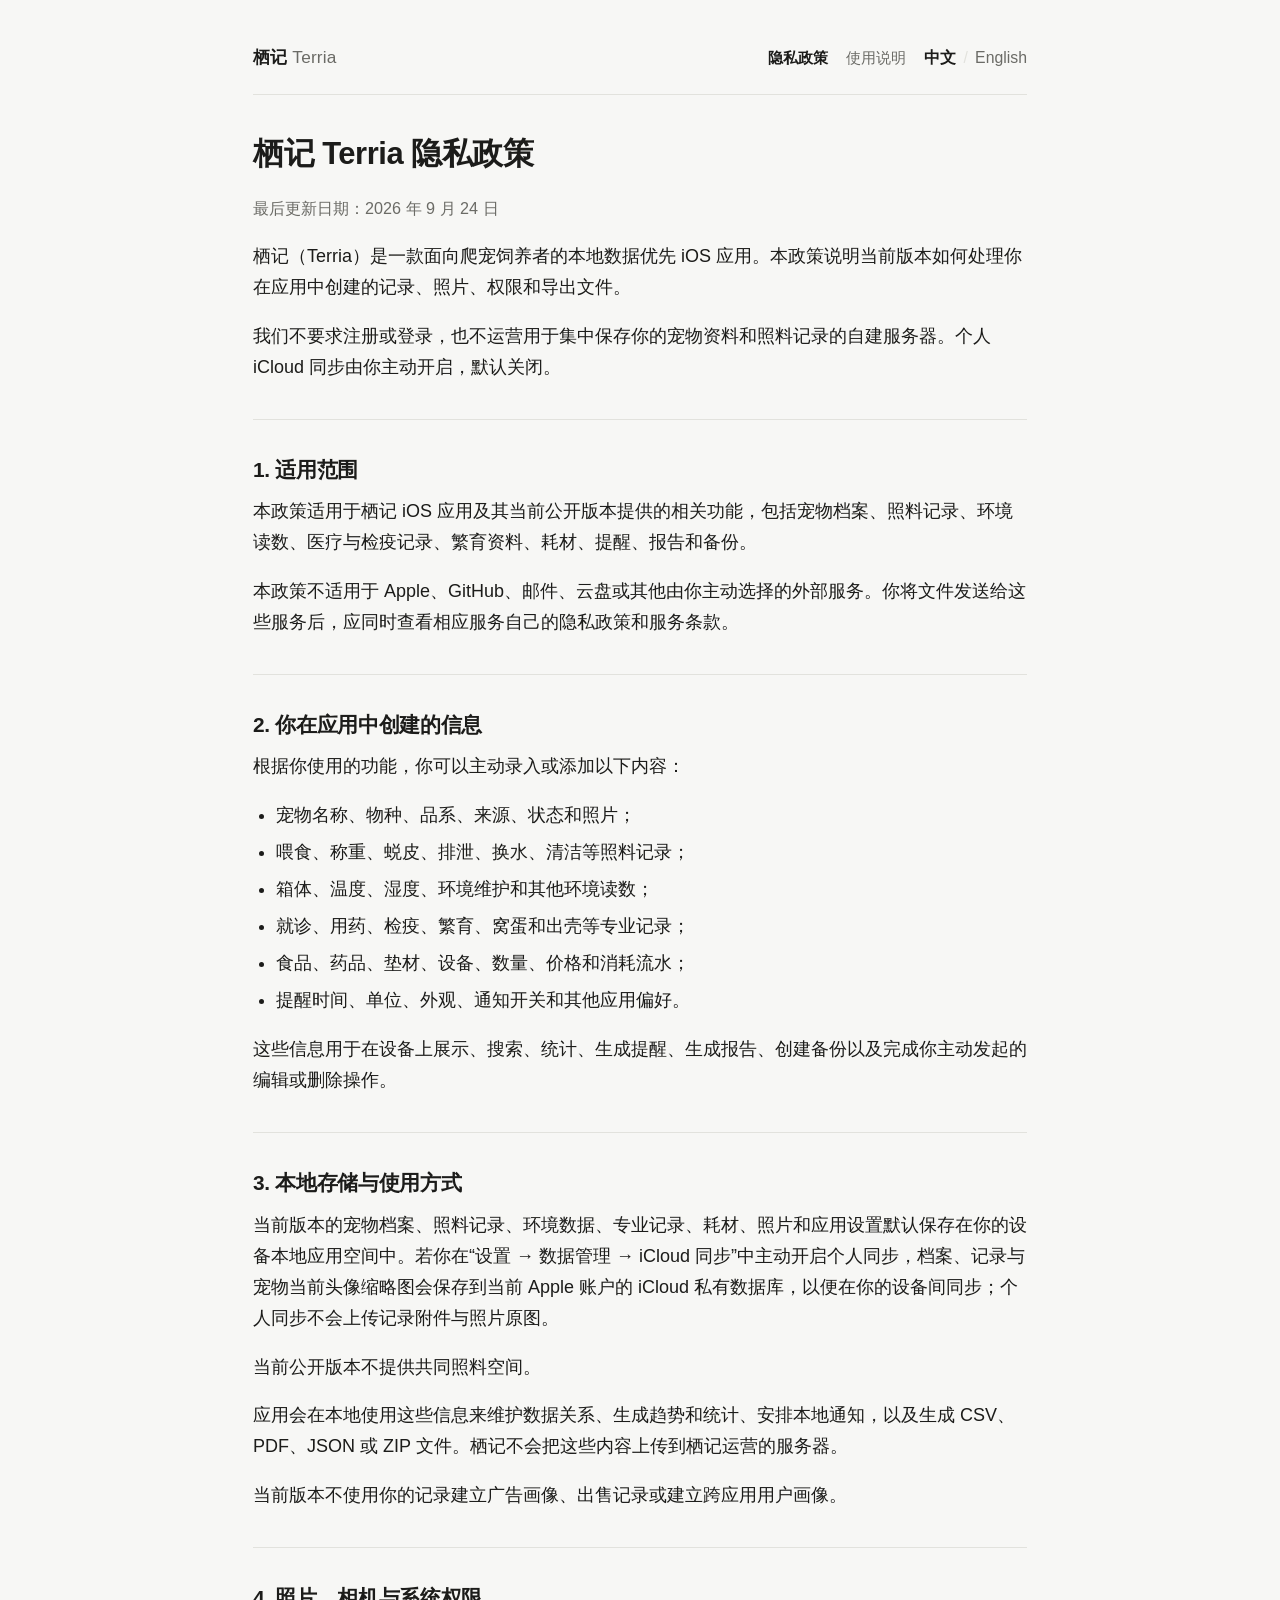
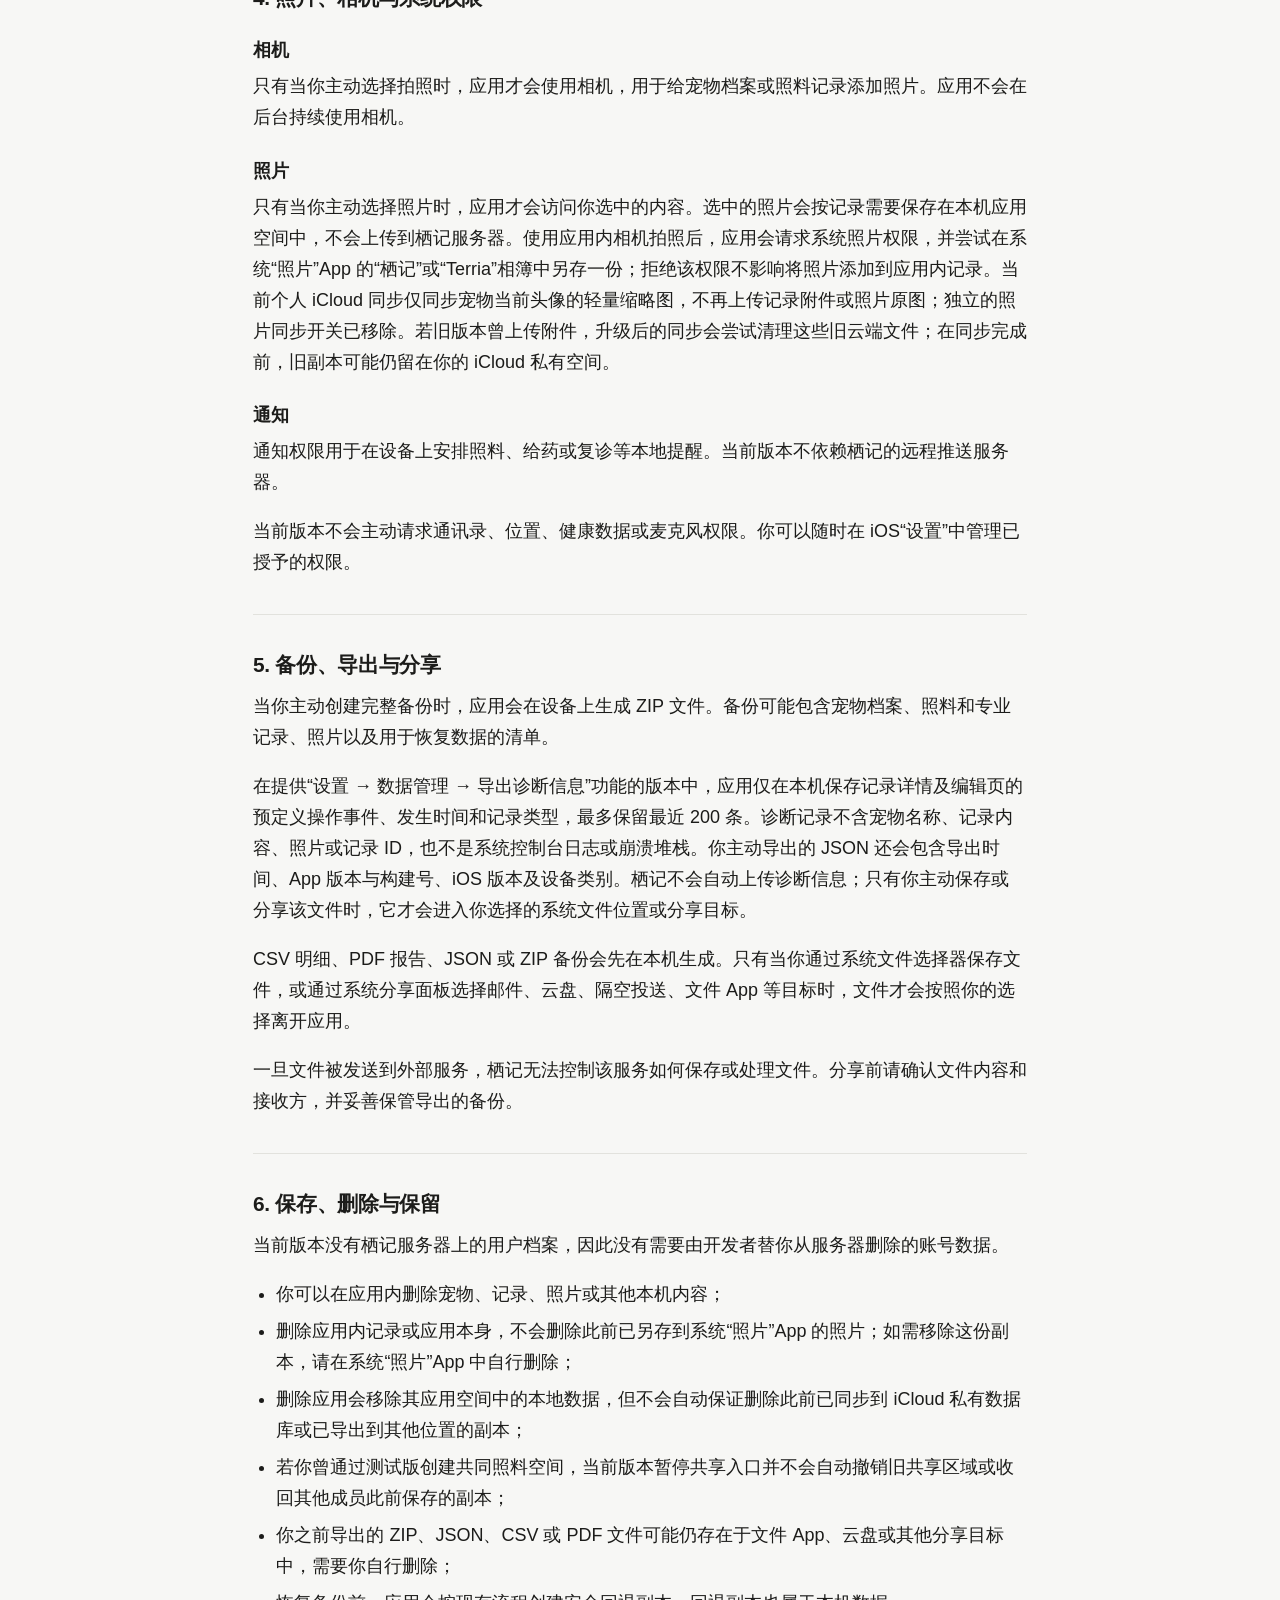
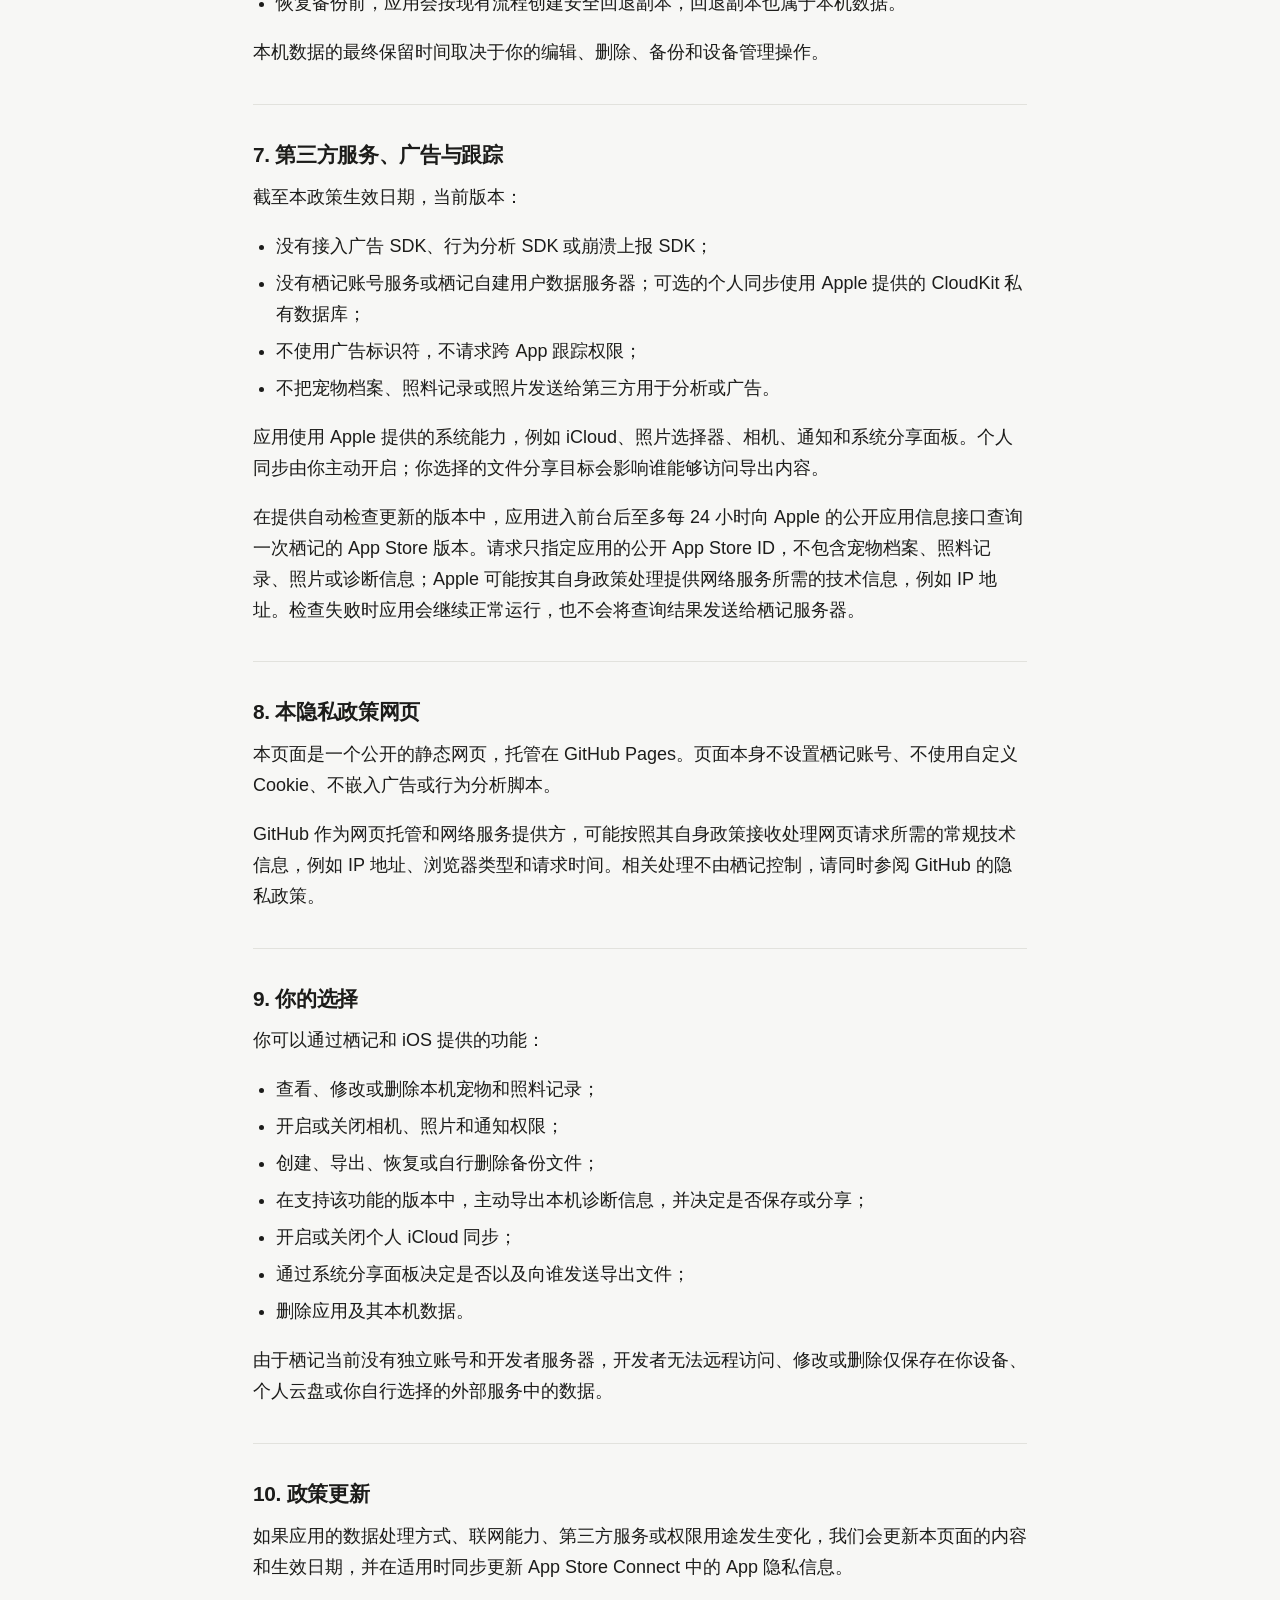
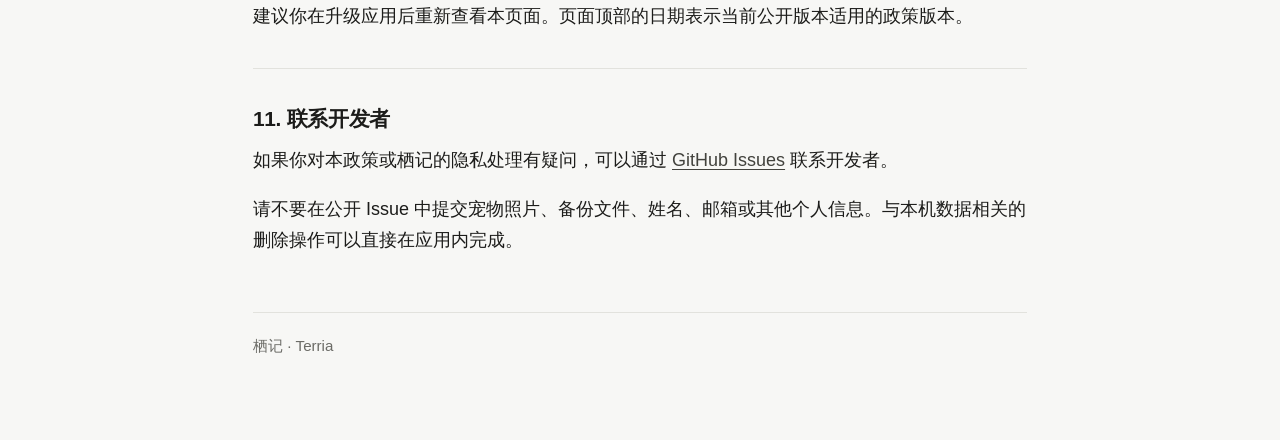
==== index.html @ 3c26e264 "Disclose optional App Store update checks" ====
<!doctype html>
<html lang="zh-CN">
<head>
  <meta charset="utf-8">
  <meta name="viewport" content="width=device-width, initial-scale=1">
  <meta name="color-scheme" content="light dark">
  <meta name="theme-color" content="#f7f7f5">
  <meta name="description" content="栖记 Terria 隐私政策：说明 iOS 应用如何处理本地宠物档案、照料记录、照片、通知、备份、诊断信息与分享。">
  <link rel="canonical" href="https://hanchuan8.github.io/terria-privacy/">
  <title>栖记 Terria 隐私政策</title>
  <link rel="stylesheet" href="./styles.css">
</head>
<body>
  <input class="language-control" type="radio" name="language" id="language-zh" checked>
  <input class="language-control" type="radio" name="language" id="language-en">

  <div class="page-shell">
    <header class="site-header">
      <a class="brand" href="./" aria-label="栖记 Terria 隐私政策首页">栖记 <span>Terria</span></a>
      <nav class="site-nav" aria-label="站点导航">
        <a href="./" aria-current="page"><span class="nav-zh">隐私政策</span><span class="nav-en">Privacy</span></a>
        <a href="./guide.html"><span class="nav-zh">使用说明</span><span class="nav-en">User Guide</span></a>
      </nav>
      <nav class="language-switch" aria-label="Language">
        <label for="language-zh">中文</label><span aria-hidden="true">/</span><label for="language-en">English</label>
      </nav>
    </header>

    <main>
      <article class="policy policy-zh" lang="zh-CN">
        <h1>栖记 Terria 隐私政策</h1>
        <p class="updated">最后更新日期：2026 年 9 月 24 日</p>
        <p>栖记（Terria）是一款面向爬宠饲养者的本地数据优先 iOS 应用。本政策说明当前版本如何处理你在应用中创建的记录、照片、权限和导出文件。</p>
        <p>我们不要求注册或登录，也不运营用于集中保存你的宠物资料和照料记录的自建服务器。个人 iCloud 同步由你主动开启，默认关闭。</p>

        <hr>

        <h2>1. 适用范围</h2>
        <p>本政策适用于栖记 iOS 应用及其当前公开版本提供的相关功能，包括宠物档案、照料记录、环境读数、医疗与检疫记录、繁育资料、耗材、提醒、报告和备份。</p>
        <p>本政策不适用于 Apple、GitHub、邮件、云盘或其他由你主动选择的外部服务。你将文件发送给这些服务后，应同时查看相应服务自己的隐私政策和服务条款。</p>

        <hr>

        <h2>2. 你在应用中创建的信息</h2>
        <p>根据你使用的功能，你可以主动录入或添加以下内容：</p>
        <ul>
          <li>宠物名称、物种、品系、来源、状态和照片；</li>
          <li>喂食、称重、蜕皮、排泄、换水、清洁等照料记录；</li>
          <li>箱体、温度、湿度、环境维护和其他环境读数；</li>
          <li>就诊、用药、检疫、繁育、窝蛋和出壳等专业记录；</li>
          <li>食品、药品、垫材、设备、数量、价格和消耗流水；</li>
          <li>提醒时间、单位、外观、通知开关和其他应用偏好。</li>
        </ul>
        <p>这些信息用于在设备上展示、搜索、统计、生成提醒、生成报告、创建备份以及完成你主动发起的编辑或删除操作。</p>

        <hr>

        <h2>3. 本地存储与使用方式</h2>
        <p>当前版本的宠物档案、照料记录、环境数据、专业记录、耗材、照片和应用设置默认保存在你的设备本地应用空间中。若你在“设置 → 数据管理 → iCloud 同步”中主动开启个人同步，档案、记录与宠物当前头像缩略图会保存到当前 Apple 账户的 iCloud 私有数据库，以便在你的设备间同步；个人同步不会上传记录附件与照片原图。</p>
        <p>当前公开版本不提供共同照料空间。</p>
        <p>应用会在本地使用这些信息来维护数据关系、生成趋势和统计、安排本地通知，以及生成 CSV、PDF、JSON 或 ZIP 文件。栖记不会把这些内容上传到栖记运营的服务器。</p>
        <p>当前版本不使用你的记录建立广告画像、出售记录或建立跨应用用户画像。</p>

        <hr>

        <h2>4. 照片、相机与系统权限</h2>
        <h3>相机</h3>
        <p>只有当你主动选择拍照时，应用才会使用相机，用于给宠物档案或照料记录添加照片。应用不会在后台持续使用相机。</p>
        <h3>照片</h3>
        <p>只有当你主动选择照片时，应用才会访问你选中的内容。选中的照片会按记录需要保存在本机应用空间中，不会上传到栖记服务器。使用应用内相机拍照后，应用会请求系统照片权限，并尝试在系统“照片”App 的“栖记”或“Terria”相簿中另存一份；拒绝该权限不影响将照片添加到应用内记录。当前个人 iCloud 同步仅同步宠物当前头像的轻量缩略图，不再上传记录附件或照片原图；独立的照片同步开关已移除。若旧版本曾上传附件，升级后的同步会尝试清理这些旧云端文件；在同步完成前，旧副本可能仍留在你的 iCloud 私有空间。</p>
        <h3>通知</h3>
        <p>通知权限用于在设备上安排照料、给药或复诊等本地提醒。当前版本不依赖栖记的远程推送服务器。</p>
        <p>当前版本不会主动请求通讯录、位置、健康数据或麦克风权限。你可以随时在 iOS“设置”中管理已授予的权限。</p>

        <hr>

        <h2>5. 备份、导出与分享</h2>
        <p>当你主动创建完整备份时，应用会在设备上生成 ZIP 文件。备份可能包含宠物档案、照料和专业记录、照片以及用于恢复数据的清单。</p>
        <p>在提供“设置 → 数据管理 → 导出诊断信息”功能的版本中，应用仅在本机保存记录详情及编辑页的预定义操作事件、发生时间和记录类型，最多保留最近 200 条。诊断记录不含宠物名称、记录内容、照片或记录 ID，也不是系统控制台日志或崩溃堆栈。你主动导出的 JSON 还会包含导出时间、App 版本与构建号、iOS 版本及设备类别。栖记不会自动上传诊断信息；只有你主动保存或分享该文件时，它才会进入你选择的系统文件位置或分享目标。</p>
        <p>CSV 明细、PDF 报告、JSON 或 ZIP 备份会先在本机生成。只有当你通过系统文件选择器保存文件，或通过系统分享面板选择邮件、云盘、隔空投送、文件 App 等目标时，文件才会按照你的选择离开应用。</p>
        <p>一旦文件被发送到外部服务，栖记无法控制该服务如何保存或处理文件。分享前请确认文件内容和接收方，并妥善保管导出的备份。</p>

        <hr>

        <h2>6. 保存、删除与保留</h2>
        <p>当前版本没有栖记服务器上的用户档案，因此没有需要由开发者替你从服务器删除的账号数据。</p>
        <ul>
          <li>你可以在应用内删除宠物、记录、照片或其他本机内容；</li>
          <li>删除应用内记录或应用本身，不会删除此前已另存到系统“照片”App 的照片；如需移除这份副本，请在系统“照片”App 中自行删除；</li>
          <li>删除应用会移除其应用空间中的本地数据，但不会自动保证删除此前已同步到 iCloud 私有数据库或已导出到其他位置的副本；</li>
          <li>若你曾通过测试版创建共同照料空间，当前版本暂停共享入口并不会自动撤销旧共享区域或收回其他成员此前保存的副本；</li>
          <li>你之前导出的 ZIP、JSON、CSV 或 PDF 文件可能仍存在于文件 App、云盘或其他分享目标中，需要你自行删除；</li>
          <li>恢复备份前，应用会按现有流程创建安全回退副本，回退副本也属于本机数据。</li>
        </ul>
        <p>本机数据的最终保留时间取决于你的编辑、删除、备份和设备管理操作。</p>

        <hr>

        <h2>7. 第三方服务、广告与跟踪</h2>
        <p>截至本政策生效日期，当前版本：</p>
        <ul>
          <li>没有接入广告 SDK、行为分析 SDK 或崩溃上报 SDK；</li>
          <li>没有栖记账号服务或栖记自建用户数据服务器；可选的个人同步使用 Apple 提供的 CloudKit 私有数据库；</li>
          <li>不使用广告标识符，不请求跨 App 跟踪权限；</li>
          <li>不把宠物档案、照料记录或照片发送给第三方用于分析或广告。</li>
        </ul>
        <p>应用使用 Apple 提供的系统能力，例如 iCloud、照片选择器、相机、通知和系统分享面板。个人同步由你主动开启；你选择的文件分享目标会影响谁能够访问导出内容。</p>
        <p>在提供自动检查更新的版本中，应用进入前台后至多每 24 小时向 Apple 的公开应用信息接口查询一次栖记的 App Store 版本。请求只指定应用的公开 App Store ID，不包含宠物档案、照料记录、照片或诊断信息；Apple 可能按其自身政策处理提供网络服务所需的技术信息，例如 IP 地址。检查失败时应用会继续正常运行，也不会将查询结果发送给栖记服务器。</p>

        <hr>

        <h2>8. 本隐私政策网页</h2>
        <p>本页面是一个公开的静态网页，托管在 GitHub Pages。页面本身不设置栖记账号、不使用自定义 Cookie、不嵌入广告或行为分析脚本。</p>
        <p>GitHub 作为网页托管和网络服务提供方，可能按照其自身政策接收处理网页请求所需的常规技术信息，例如 IP 地址、浏览器类型和请求时间。相关处理不由栖记控制，请同时参阅 GitHub 的隐私政策。</p>

        <hr>

        <h2>9. 你的选择</h2>
        <p>你可以通过栖记和 iOS 提供的功能：</p>
        <ul>
          <li>查看、修改或删除本机宠物和照料记录；</li>
          <li>开启或关闭相机、照片和通知权限；</li>
          <li>创建、导出、恢复或自行删除备份文件；</li>
          <li>在支持该功能的版本中，主动导出本机诊断信息，并决定是否保存或分享；</li>
          <li>开启或关闭个人 iCloud 同步；</li>
          <li>通过系统分享面板决定是否以及向谁发送导出文件；</li>
          <li>删除应用及其本机数据。</li>
        </ul>
        <p>由于栖记当前没有独立账号和开发者服务器，开发者无法远程访问、修改或删除仅保存在你设备、个人云盘或你自行选择的外部服务中的数据。</p>

        <hr>

        <h2>10. 政策更新</h2>
        <p>如果应用的数据处理方式、联网能力、第三方服务或权限用途发生变化，我们会更新本页面的内容和生效日期，并在适用时同步更新 App Store Connect 中的 App 隐私信息。</p>
        <p>建议你在升级应用后重新查看本页面。页面顶部的日期表示当前公开版本适用的政策版本。</p>

        <hr>

        <h2>11. 联系开发者</h2>
        <p>如果你对本政策或栖记的隐私处理有疑问，可以通过 <a href="https://github.com/hanchuan8/terria-privacy/issues" target="_blank" rel="noopener noreferrer">GitHub Issues</a> 联系开发者。</p>
        <p>请不要在公开 Issue 中提交宠物照片、备份文件、姓名、邮箱或其他个人信息。与本机数据相关的删除操作可以直接在应用内完成。</p>
      </article>

      <article class="policy policy-en" lang="en">
        <h1>Terria Privacy Policy</h1>
        <p class="updated">Last updated: September 24, 2026</p>
        <p>Terria is a local-first iOS app for reptile keepers. This policy explains how the current version handles records, photos, permissions, and exported files created while you use the app.</p>
        <p>Terria does not require an account or sign-in and does not operate its own server for centrally storing pet profiles or care records. Personal iCloud Sync is opt-in and off by default.</p>

        <hr>

        <h2>1. Scope</h2>
        <p>This policy applies to the Terria iOS app and its current public features, including pet profiles, care records, environment readings, medical and quarantine records, breeding information, supplies, reminders, reports, and backups.</p>
        <p>This policy does not apply to Apple, GitHub, email, cloud storage, or another external service that you choose to use. When you send a file to one of those services, please review that service’s own privacy policy and terms.</p>

        <hr>

        <h2>2. Information You Create in the App</h2>
        <p>Depending on the features you use, you may choose to enter or add:</p>
        <ul>
          <li>pet names, species, morphs, sources, statuses, and photos;</li>
          <li>feeding, weighing, shedding, waste, water-change, and cleaning records;</li>
          <li>enclosures, temperature, humidity, maintenance, and other environment readings;</li>
          <li>veterinary, medication, quarantine, breeding, clutch, and hatchling records;</li>
          <li>food, medication, substrate, equipment, quantities, prices, and inventory activity;</li>
          <li>reminder times, units, appearance, notification settings, and other preferences.</li>
        </ul>
        <p>Terria uses this information on your device to display, search, summarize, and maintain records; schedule local reminders; generate reports; create backups; and complete edits or deletions that you request.</p>

        <hr>

        <h2>3. Local Storage and Use</h2>
        <p>In the current version, pet profiles, care records, environment data, professional records, supplies, photos, and app settings are stored in the app’s local storage by default. If you enable personal sync under Settings → Data Management → iCloud Sync, profiles, records, and current pet-avatar thumbnails are also stored in the private iCloud database of the current Apple Account for synchronization across your devices. Personal sync does not upload record attachments or original photos.</p>
        <p>Shared Care spaces are not available in the current public release.</p>
        <p>The app uses this information locally to maintain relationships between records, calculate trends and summaries, schedule local notifications, and generate CSV, PDF, JSON, or ZIP files. Terria does not upload this content to a server operated by Terria.</p>
        <p>The current version does not use your records to build advertising profiles, sell your records, or create a cross-app user profile.</p>

        <hr>

        <h2>4. Photos, Camera, and System Permissions</h2>
        <h3>Camera</h3>
        <p>The app uses the camera only when you actively choose to take a photo for a pet profile or care record. It does not continuously use the camera in the background.</p>
        <h3>Photos</h3>
        <p>The app accesses existing photos only when you choose them. Selected photos are stored in the app's local space as needed for your records and are not uploaded to a Terria server. After you take a photo with the in-app camera, Terria requests access to your photo library and attempts to save a separate copy in a “栖记” or “Terria” album in Apple's Photos app. Declining that permission does not prevent you from adding the photo to an in-app record. Current personal iCloud Sync includes only lightweight thumbnails of current pet avatars; it no longer uploads record attachments or original photos. The separate photo-sync switch has been removed. If an older version uploaded attachments, the app attempts to remove those older cloud files when it next syncs; copies may remain in your private iCloud space until that sync completes.</p>
        <h3>Notifications</h3>
        <p>Notification permission is used to schedule local care, medication, or appointment reminders on your device. The current version does not rely on a Terria remote push server.</p>
        <p>The current version does not actively request access to contacts, location, health data, or the microphone. You can manage granted permissions at any time in iOS Settings.</p>

        <hr>

        <h2>5. Backups, Exports, and Sharing</h2>
        <p>When you actively create a complete backup, the app generates a ZIP file on your device. It may contain pet profiles, care and professional records, photos, and the manifest needed to restore the data.</p>
        <p>In versions that offer Settings → Data Management → Export Diagnostics, the app keeps only predefined events from record details and editing screens, their timestamps, and the type of record involved. It retains at most the 200 most recent events on your device. These entries do not contain pet names, record contents, photos, or record IDs; they are not system console logs or crash stacks. A JSON file you choose to export also includes the export time, app version and build number, iOS version, and device category. Terria does not upload diagnostics automatically. The file goes to a system file location or sharing destination only when you choose to save or share it.</p>
        <p>CSV details, PDF reports, JSON files, and ZIP backups are generated locally first. A file leaves the app only when you save it through the system file picker or choose a destination such as Mail, cloud storage, AirDrop, or Files through the system share sheet.</p>
        <p>After a file is sent to an external service, Terria cannot control how that service stores or handles it. Please review the file and recipient before sharing and keep exported backups secure.</p>

        <hr>

        <h2>6. Retention and Deletion</h2>
        <p>The current version has no user profiles stored on Terria servers, so there is no server account data for the developer to delete on your behalf.</p>
        <ul>
          <li>You can delete pets, records, photos, and other local content in the app;</li>
          <li>Deleting an in-app record or uninstalling Terria does not remove a photo already saved in Apple's Photos app; delete that separate copy in Photos if you no longer want it;</li>
          <li>Deleting the app removes data in its local app space, but does not guarantee deletion of copies previously synced to the private iCloud database or exported elsewhere;</li>
          <li>If you created a Shared Care space in a test build, the current release's paused sharing controls do not automatically revoke that older shared zone or retrieve copies previously saved by other members;</li>
          <li>Previously exported ZIP, JSON, CSV, or PDF files may remain in Files, cloud storage, or another sharing destination and must be deleted by you;</li>
          <li>Before a restore, the app creates a safety rollback copy under its existing workflow; that copy is also local device data.</li>
        </ul>
        <p>How long local data remains depends on how you edit, delete, back up, and manage the app on your device.</p>

        <hr>

        <h2>7. Third-Party Services, Advertising, and Tracking</h2>
        <p>As of the effective date of this policy, the current version:</p>
        <ul>
          <li>does not include advertising, behavioral analytics, or crash-reporting SDKs;</li>
          <li>does not include a Terria account service or Terria-operated user-data server; optional personal sync uses Apple’s private CloudKit database;</li>
          <li>does not use an advertising identifier or request cross-app tracking permission;</li>
          <li>does not send pet profiles, care records, or photos to a third party for analytics or advertising.</li>
        </ul>
        <p>The app uses Apple system capabilities such as iCloud, the photo picker, camera, notifications, and the system sharing interface. Personal sync is opt-in. The file-sharing destinations you choose affect who can access exported content.</p>
        <p>In versions that offer automatic update checks, the app queries Apple’s public app-information service for Terria’s App Store version at most once every 24 hours after the app enters the foreground. The request specifies only the app’s public App Store ID; it does not include pet profiles, care records, photos, or diagnostic information. Apple may process technical information needed to provide the network service, such as an IP address, under its own policy. A failed check does not interrupt the app, and the lookup result is not sent to a Terria server.</p>

        <hr>

        <h2>8. This Privacy Policy Website</h2>
        <p>This page is a public static website hosted on GitHub Pages. It does not set a Terria account, use custom cookies, embed advertising, or include behavioral analytics scripts.</p>
        <p>As the hosting and network provider, GitHub may receive ordinary technical information needed to serve a web request, such as an IP address, browser type, and request time. That processing is governed by GitHub’s own policies and is not controlled by Terria.</p>

        <hr>

        <h2>9. Your Choices</h2>
        <p>Using Terria and iOS features, you can:</p>
        <ul>
          <li>view, edit, or delete local pet and care records;</li>
          <li>turn camera, photo, and notification permissions on or off;</li>
          <li>create, export, restore, or delete backup files yourself;</li>
          <li>in versions that support it, export local diagnostics and choose whether to save or share the file;</li>
          <li>enable or disable personal iCloud Sync;</li>
          <li>decide whether and to whom an exported file is sent through the system share sheet;</li>
          <li>delete the app and its local data.</li>
        </ul>
        <p>Because Terria currently has no independent account system or developer-operated data server, the developer cannot remotely access, change, or delete data stored only on your device, in your personal cloud storage, or with an external service you choose.</p>

        <hr>

        <h2>10. Changes to This Policy</h2>
        <p>If the app’s data practices, network capabilities, third-party services, or permission purposes change, we will update this page and its effective date, and update App Store Connect privacy information when applicable.</p>
        <p>We recommend reviewing this page after updating the app. The date at the top identifies the policy version for the current public release.</p>

        <hr>

        <h2>11. Contact</h2>
        <p>If you have questions about this policy or Terria’s privacy practices, contact the developer through <a href="https://github.com/hanchuan8/terria-privacy/issues" target="_blank" rel="noopener noreferrer">GitHub Issues</a>.</p>
        <p>Please do not post pet photos, backup files, names, email addresses, or other personal information in a public issue. Local data can be deleted directly in the app.</p>
      </article>
    </main>

    <footer>
      栖记 · Terria
    </footer>
  </div>
</body>
</html>
---- styles.css ----
:root {
  color-scheme: light dark;
  --background: #f7f7f5;
  --text: #1c1c1a;
  --muted: #6b6b66;
  --line: #e2e2dd;
  --link: #42423d;
  --surface: #ffffff;
  --soft-surface: #f0f3ef;
  --accent: #4f7953;
  --accent-soft: #e6efe5;
  --max-width: 43rem;
  font-family: -apple-system, BlinkMacSystemFont, "SF Pro Text", "SF Pro Display", "Segoe UI", "PingFang SC", "Hiragino Sans GB", "Microsoft YaHei", "Noto Sans SC", sans-serif;
}

@media (prefers-color-scheme: dark) {
  :root {
    --background: #111110;
    --text: #ecece8;
    --muted: #9a9a94;
    --line: #2d2d29;
    --link: #f0f0eb;
    --surface: #1a1a18;
    --soft-surface: #20241f;
    --accent: #91ba92;
    --accent-soft: #243226;
  }
}

* {
  box-sizing: border-box;
}

html {
  font-size: 17px;
  -webkit-text-size-adjust: 100%;
}

body {
  min-width: 320px;
  margin: 0;
  color: var(--text);
  background: var(--background);
  font-size: 1rem;
  line-height: 1.72;
  -webkit-font-smoothing: antialiased;
  text-rendering: optimizeLegibility;
}

.language-control {
  position: absolute;
  width: 1px;
  height: 1px;
  margin: -1px;
  padding: 0;
  overflow: hidden;
  clip: rect(0, 0, 0, 0);
  white-space: nowrap;
  border: 0;
}

.page-shell {
  width: min(var(--max-width), calc(100% - 2.5rem));
  margin: 0 auto;
  padding: 1.75rem 0 3.5rem;
}

.site-header {
  display: flex;
  align-items: baseline;
  justify-content: space-between;
  gap: 1rem;
  padding-bottom: 1.15rem;
  border-bottom: 1px solid var(--line);
}

.site-nav {
  display: flex;
  align-items: center;
  justify-content: center;
  gap: 1rem;
  margin-left: auto;
  font-size: 0.86rem;
}

.site-nav a {
  color: var(--muted);
  text-decoration: none;
}

.site-nav a:hover,
.site-nav a[aria-current="page"] {
  color: var(--text);
}

.site-nav a[aria-current="page"] {
  font-weight: 650;
}

.nav-en {
  display: none;
}

.brand {
  color: var(--text);
  font-size: 0.96rem;
  font-weight: 600;
  letter-spacing: 0.01em;
  text-decoration: none;
}

.brand span {
  color: var(--muted);
  font-weight: 400;
}

.language-switch {
  color: var(--muted);
  font-size: 0.88rem;
  white-space: nowrap;
}

.language-switch label {
  cursor: pointer;
  color: var(--muted);
}

.language-switch label:hover {
  color: var(--text);
}

.language-switch label:focus-visible {
  outline: 2px solid var(--text);
  outline-offset: 3px;
  border-radius: 2px;
}

.language-switch span {
  margin: 0 0.45em;
  color: var(--line);
}

#language-zh:checked ~ .page-shell .language-switch label[for="language-zh"],
#language-en:checked ~ .page-shell .language-switch label[for="language-en"] {
  color: var(--text);
  font-weight: 600;
}

#language-zh:checked ~ .page-shell .policy-en,
#language-en:checked ~ .page-shell .policy-zh,
#language-zh:checked ~ .page-shell .manual-en,
#language-en:checked ~ .page-shell .manual-zh,
#language-en:checked ~ .page-shell .nav-zh,
#language-zh:checked ~ .page-shell .nav-en {
  display: none;
}

#language-en:checked ~ .page-shell .nav-en {
  display: inline;
}

main {
  padding-top: 2.15rem;
}

.policy > :first-child {
  margin-top: 0;
}

h1,
h2,
h3 {
  color: var(--text);
  line-height: 1.35;
  font-weight: 650;
  letter-spacing: -0.015em;
}

h1 {
  margin: 0 0 1.1rem;
  font-size: 1.72rem;
}

h2 {
  margin: 2rem 0 0.68rem;
  font-size: 1.16rem;
}

h3 {
  margin: 1.42rem 0 0.48rem;
  font-size: 1.01rem;
}

p,
ul,
ol {
  margin: 0 0 1rem;
}

ul,
ol {
  padding-left: 1.3rem;
}

li + li {
  margin-top: 0.34rem;
}

a {
  color: var(--link);
  text-underline-offset: 0.15em;
}

a:hover {
  color: var(--muted);
}

.updated {
  color: var(--muted);
  font-size: 0.9rem;
}

hr {
  height: 0;
  margin: 2rem 0;
  border: 0;
  border-top: 1px solid var(--line);
}

footer {
  margin-top: 3.1rem;
  padding-top: 1.15rem;
  color: var(--muted);
  border-top: 1px solid var(--line);
  font-size: 0.84rem;
}

footer a {
  margin-left: 0.75rem;
}

/* Detailed user guide */
.guide-shell {
  --max-width: 76rem;
}

.guide-main {
  padding-top: 2.4rem;
}

.manual {
  display: grid;
  grid-template-columns: minmax(12rem, 16rem) minmax(0, 1fr);
  column-gap: clamp(2.5rem, 6vw, 5.5rem);
}

.manual-hero {
  grid-column: 1 / -1;
  max-width: 54rem;
  margin-bottom: 3rem;
}

.manual-kicker {
  margin-bottom: 0.35rem;
  color: var(--accent);
  font-size: 0.78rem;
  font-weight: 750;
  letter-spacing: 0.14em;
  text-transform: uppercase;
}

.manual-hero h1 {
  margin-bottom: 0.8rem;
  font-size: clamp(2rem, 4vw, 3.45rem);
  letter-spacing: -0.035em;
}

.manual-lead {
  max-width: 45rem;
  color: var(--muted);
  font-size: 1.08rem;
}

.manual-meta {
  display: flex;
  flex-wrap: wrap;
  gap: 0.5rem 1rem;
  margin: 1.35rem 0 1.5rem;
  color: var(--muted);
  font-size: 0.82rem;
}

.manual-meta span + span::before {
  margin-right: 1rem;
  color: var(--line);
  content: "•";
}

.notice-card,
.tip {
  border: 1px solid color-mix(in srgb, var(--accent) 22%, var(--line));
  border-radius: 1rem;
  background: var(--accent-soft);
}

.notice-card {
  max-width: 48rem;
  padding: 1.1rem 1.25rem;
}

.notice-card strong {
  display: block;
  margin-bottom: 0.2rem;
}

.notice-card p,
.tip span {
  margin: 0;
  color: var(--muted);
}

.notice-card.compact {
  margin-top: 1.25rem;
}

.manual-toc {
  grid-column: 1;
  grid-row: 2 / span 20;
  align-self: start;
  position: sticky;
  top: 1.5rem;
  padding: 1.15rem 1.1rem;
  border: 1px solid var(--line);
  border-radius: 1rem;
  background: var(--surface);
  box-shadow: 0 0.8rem 2.2rem rgb(0 0 0 / 0.035);
}

.manual-toc > strong {
  display: block;
  margin-bottom: 0.6rem;
  font-size: 0.88rem;
}

.manual-toc ol {
  margin: 0;
  padding-left: 1.25rem;
  color: var(--muted);
  font-size: 0.78rem;
  line-height: 1.48;
}

.manual-toc li + li {
  margin-top: 0.32rem;
}

.manual-toc a {
  color: inherit;
  text-decoration: none;
}

.manual-toc a:hover {
  color: var(--accent);
}

.manual-section {
  grid-column: 2;
  min-width: 0;
  padding: 0 0 3.25rem;
  scroll-margin-top: 1.5rem;
}

.manual-section + .manual-section {
  padding-top: 3rem;
  border-top: 1px solid var(--line);
}

.section-number {
  color: var(--accent);
  font-size: 0.78rem;
  font-weight: 750;
  letter-spacing: 0.13em;
}

.manual-section h2 {
  margin-top: 0.25rem;
  font-size: 1.7rem;
  letter-spacing: -0.025em;
}

.manual-section h3 {
  margin-top: 1.8rem;
  font-size: 1.05rem;
}

.path {
  display: flex;
  align-items: baseline;
  gap: 0.65rem;
  padding: 0.78rem 0.9rem;
  border-radius: 0.75rem;
  background: var(--soft-surface);
  font-size: 0.9rem;
}

.path span {
  flex: none;
  color: var(--accent);
  font-size: 0.72rem;
  font-weight: 750;
  letter-spacing: 0.05em;
  text-transform: uppercase;
}

.steps {
  counter-reset: manual-step;
  padding-left: 0;
  list-style: none;
}

.steps li {
  position: relative;
  padding-left: 2.35rem;
  counter-increment: manual-step;
}

.steps li::before {
  position: absolute;
  top: 0.08rem;
  left: 0;
  display: grid;
  width: 1.55rem;
  height: 1.55rem;
  place-items: center;
  border-radius: 50%;
  color: var(--accent);
  background: var(--accent-soft);
  content: counter(manual-step);
  font-size: 0.72rem;
  font-weight: 750;
}

.steps li + li {
  margin-top: 0.78rem;
}

.tip {
  display: grid;
  grid-template-columns: max-content minmax(0, 1fr);
  gap: 0.85rem;
  margin: 1.35rem 0;
  padding: 1rem 1.1rem;
  font-size: 0.9rem;
}

.tip b {
  color: var(--accent);
}

.route-grid {
  display: grid;
  grid-template-columns: repeat(3, minmax(0, 1fr));
  gap: 0.7rem;
}

.route-grid.two-column {
  grid-template-columns: repeat(2, minmax(0, 1fr));
}

.route-grid > div {
  display: flex;
  min-height: 7.2rem;
  flex-direction: column;
  gap: 0.35rem;
  padding: 1rem;
  border: 1px solid var(--line);
  border-radius: 0.9rem;
  background: var(--surface);
}

.route-grid b {
  font-size: 0.94rem;
}

.route-grid span {
  color: var(--muted);
  font-size: 0.82rem;
  line-height: 1.5;
}

.manual-section details {
  border-bottom: 1px solid var(--line);
}

.manual-section details:first-of-type {
  border-top: 1px solid var(--line);
}

.manual-section summary {
  padding: 1rem 0;
  cursor: pointer;
  font-weight: 650;
}

.manual-section details p {
  padding: 0 1.25rem 1rem 0;
  color: var(--muted);
}

@media (min-width: 640px) {
  html {
    font-size: 18px;
  }

  .page-shell {
    padding-top: 2.4rem;
    padding-bottom: 4.5rem;
  }
}

@media (max-width: 420px) {
  .page-shell {
    width: min(var(--max-width), calc(100% - 2rem));
  }

  .site-header {
    align-items: flex-start;
  }
}

@media (max-width: 860px) {
  .site-header {
    flex-wrap: wrap;
  }

  .site-nav {
    order: 3;
    width: 100%;
    justify-content: flex-start;
    padding-top: 0.7rem;
    border-top: 1px solid var(--line);
  }

  .manual {
    display: block;
  }

  .manual-hero {
    margin-bottom: 1.5rem;
  }

  .manual-toc {
    position: static;
    margin-bottom: 2.6rem;
  }

  .manual-toc ol {
    columns: 2;
    column-gap: 2rem;
  }

  .manual-toc li {
    break-inside: avoid;
  }
}

@media (max-width: 580px) {
  .guide-main {
    padding-top: 1.75rem;
  }

  .manual-toc ol {
    columns: 1;
  }

  .manual-meta {
    display: grid;
  }

  .manual-meta span + span::before {
    content: none;
  }

  .route-grid,
  .route-grid.two-column {
    grid-template-columns: 1fr;
  }

  .route-grid > div {
    min-height: 0;
  }

  .tip {
    grid-template-columns: 1fr;
    gap: 0.2rem;
  }

  .path {
    align-items: flex-start;
  }
}

@media print {
  :root {
    color-scheme: light;
    --background: #fff;
    --text: #000;
    --muted: #555;
    --line: #ccc;
    --link: #000;
  }

  .page-shell {
    width: 100%;
    padding: 0;
  }

  .language-switch {
    display: none;
  }

  .site-nav,
  .manual-toc {
    display: none;
  }

  .manual {
    display: block;
  }

  .policy-en {
    display: none !important;
  }

  a {
    color: inherit;
  }
}
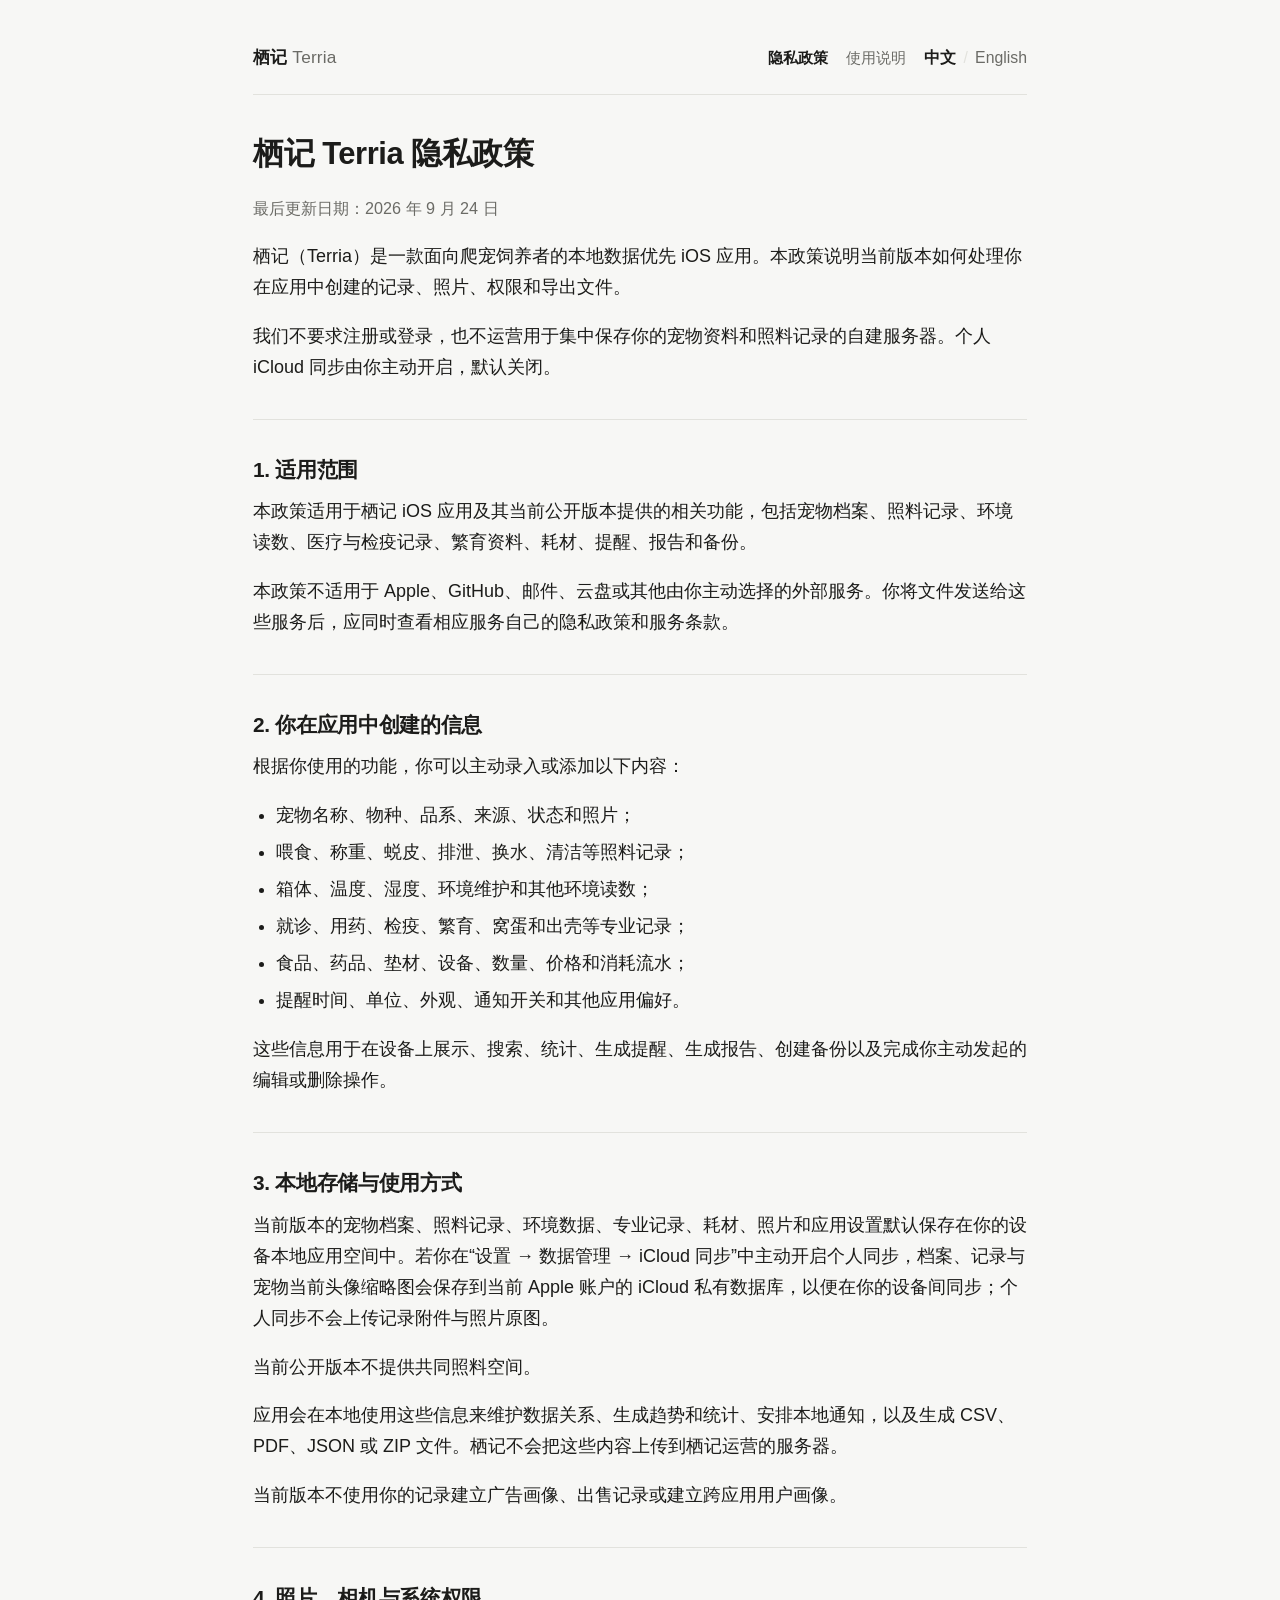
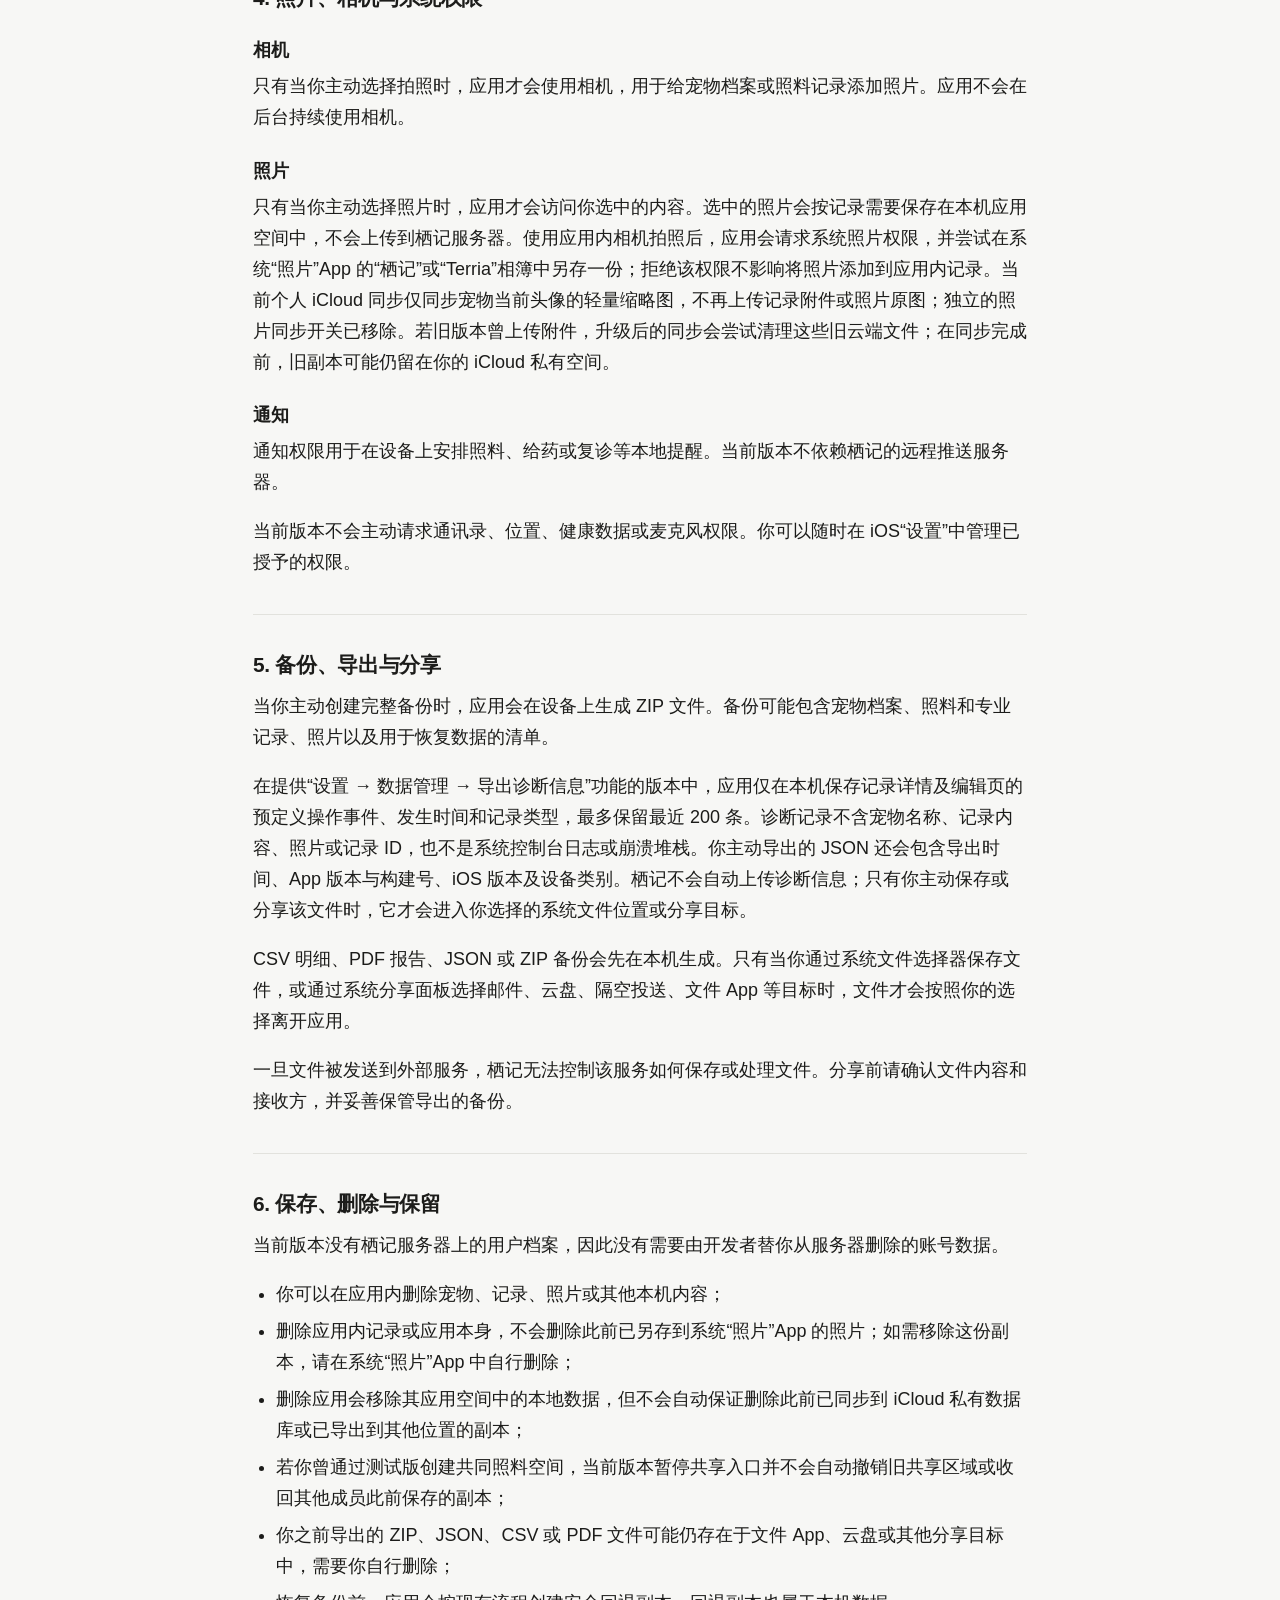
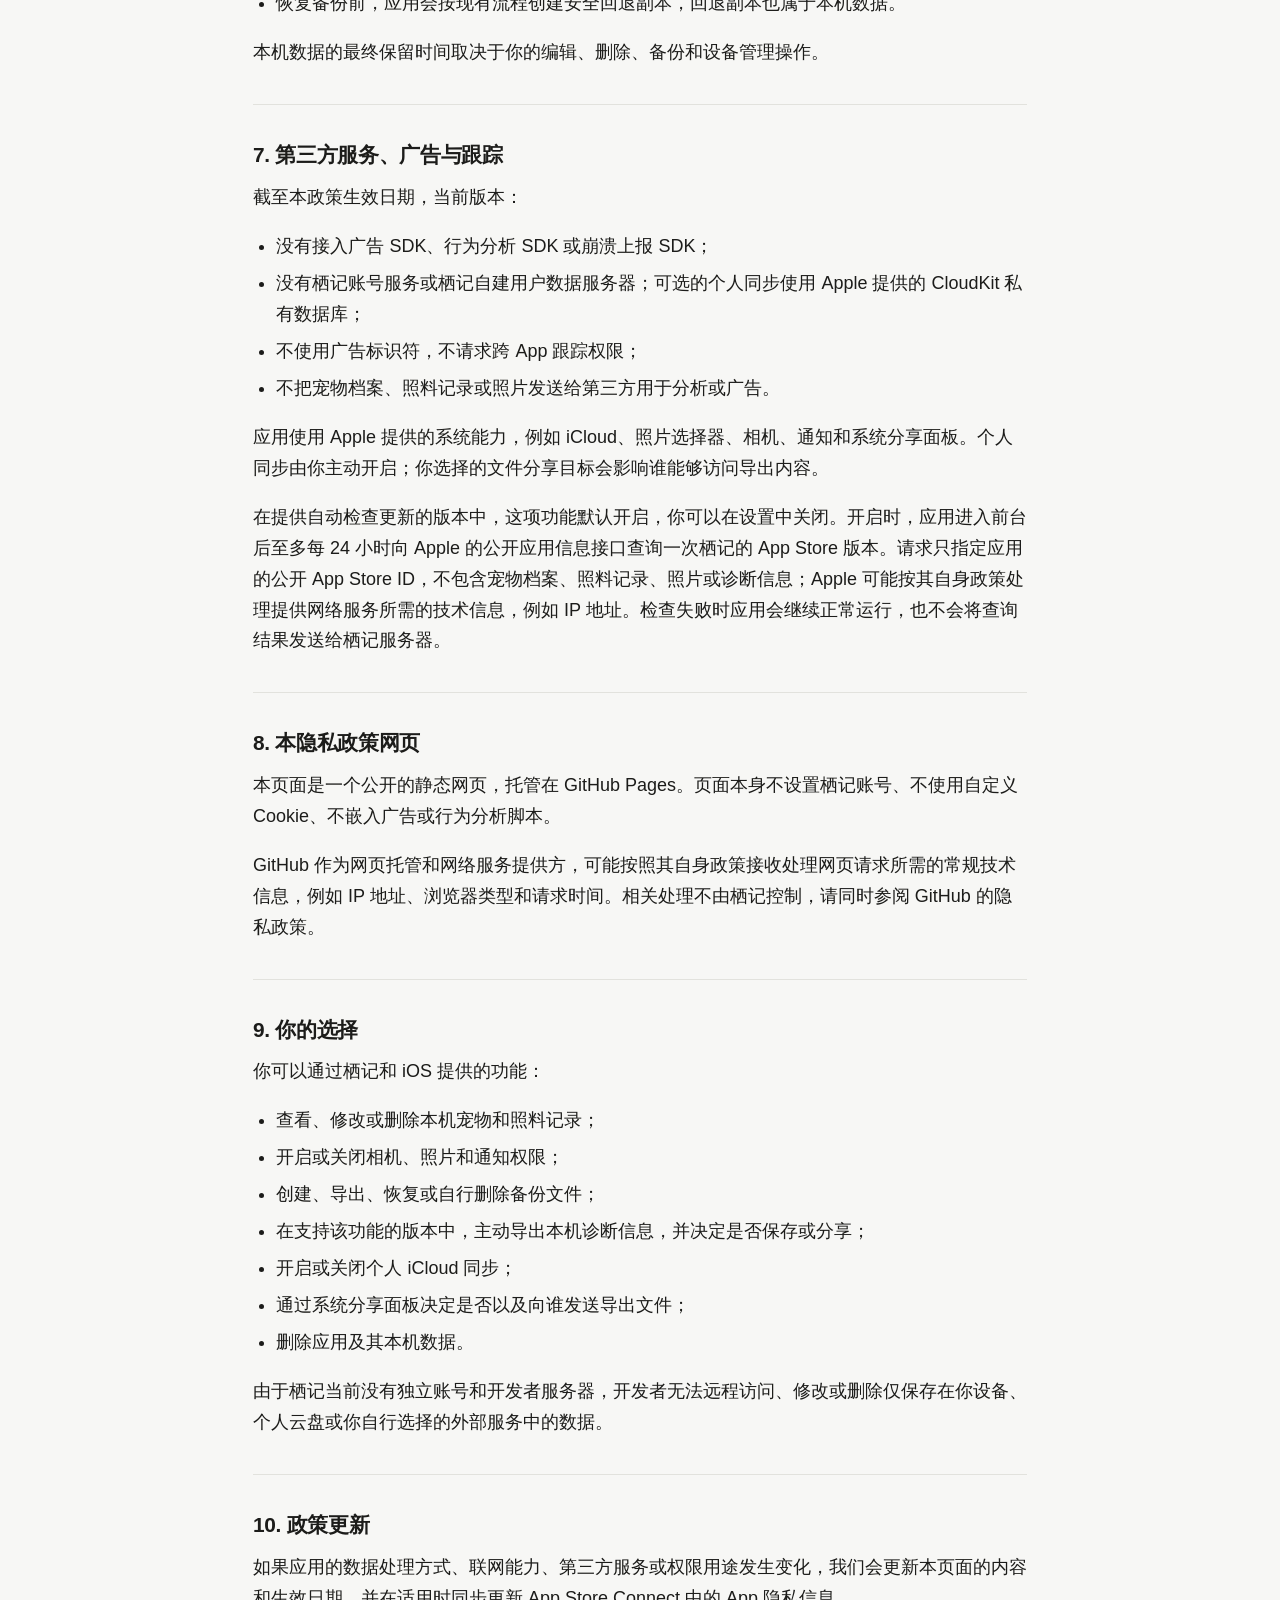
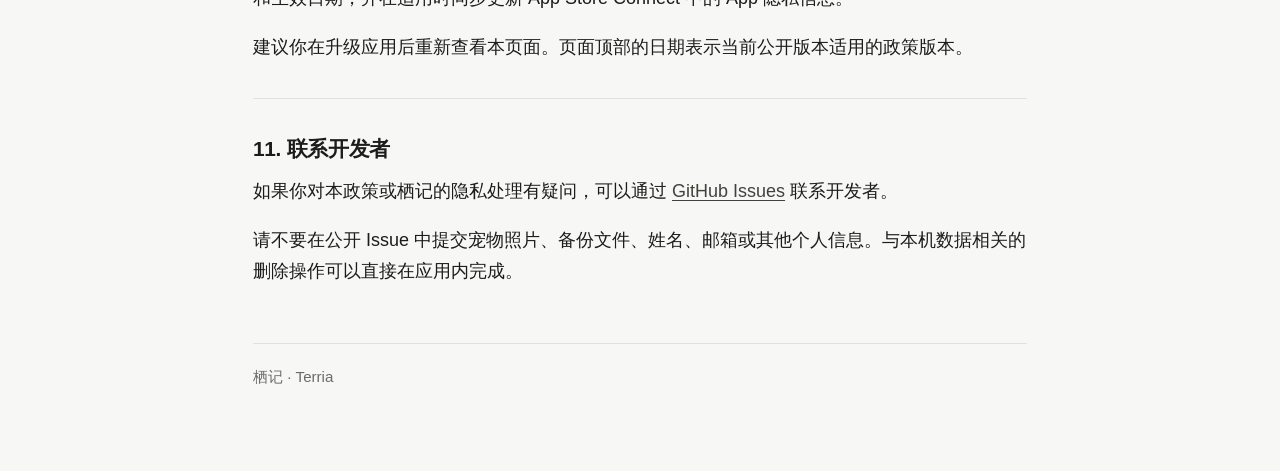
==== commit d0487203: "Document optional update check control" ====
--- a/index.html
+++ b/index.html
@@ -105,7 +105,7 @@
           <li>不把宠物档案、照料记录或照片发送给第三方用于分析或广告。</li>
         </ul>
         <p>应用使用 Apple 提供的系统能力，例如 iCloud、照片选择器、相机、通知和系统分享面板。个人同步由你主动开启；你选择的文件分享目标会影响谁能够访问导出内容。</p>
-        <p>在提供自动检查更新的版本中，应用进入前台后至多每 24 小时向 Apple 的公开应用信息接口查询一次栖记的 App Store 版本。请求只指定应用的公开 App Store ID，不包含宠物档案、照料记录、照片或诊断信息；Apple 可能按其自身政策处理提供网络服务所需的技术信息，例如 IP 地址。检查失败时应用会继续正常运行，也不会将查询结果发送给栖记服务器。</p>
+        <p>在提供自动检查更新的版本中，这项功能默认开启，你可以在设置中关闭。开启时，应用进入前台后至多每 24 小时向 Apple 的公开应用信息接口查询一次栖记的 App Store 版本。请求只指定应用的公开 App Store ID，不包含宠物档案、照料记录、照片或诊断信息；Apple 可能按其自身政策处理提供网络服务所需的技术信息，例如 IP 地址。检查失败时应用会继续正常运行，也不会将查询结果发送给栖记服务器。</p>
 
         <hr>
 
@@ -219,7 +219,7 @@
           <li>does not send pet profiles, care records, or photos to a third party for analytics or advertising.</li>
         </ul>
         <p>The app uses Apple system capabilities such as iCloud, the photo picker, camera, notifications, and the system sharing interface. Personal sync is opt-in. The file-sharing destinations you choose affect who can access exported content.</p>
-        <p>In versions that offer automatic update checks, the app queries Apple’s public app-information service for Terria’s App Store version at most once every 24 hours after the app enters the foreground. The request specifies only the app’s public App Store ID; it does not include pet profiles, care records, photos, or diagnostic information. Apple may process technical information needed to provide the network service, such as an IP address, under its own policy. A failed check does not interrupt the app, and the lookup result is not sent to a Terria server.</p>
+        <p>In versions that offer automatic update checks, this feature is on by default and can be turned off in Settings. While it is on, the app queries Apple’s public app-information service for Terria’s App Store version at most once every 24 hours after the app enters the foreground. The request specifies only the app’s public App Store ID; it does not include pet profiles, care records, photos, or diagnostic information. Apple may process technical information needed to provide the network service, such as an IP address, under its own policy. A failed check does not interrupt the app, and the lookup result is not sent to a Terria server.</p>
 
         <hr>
 
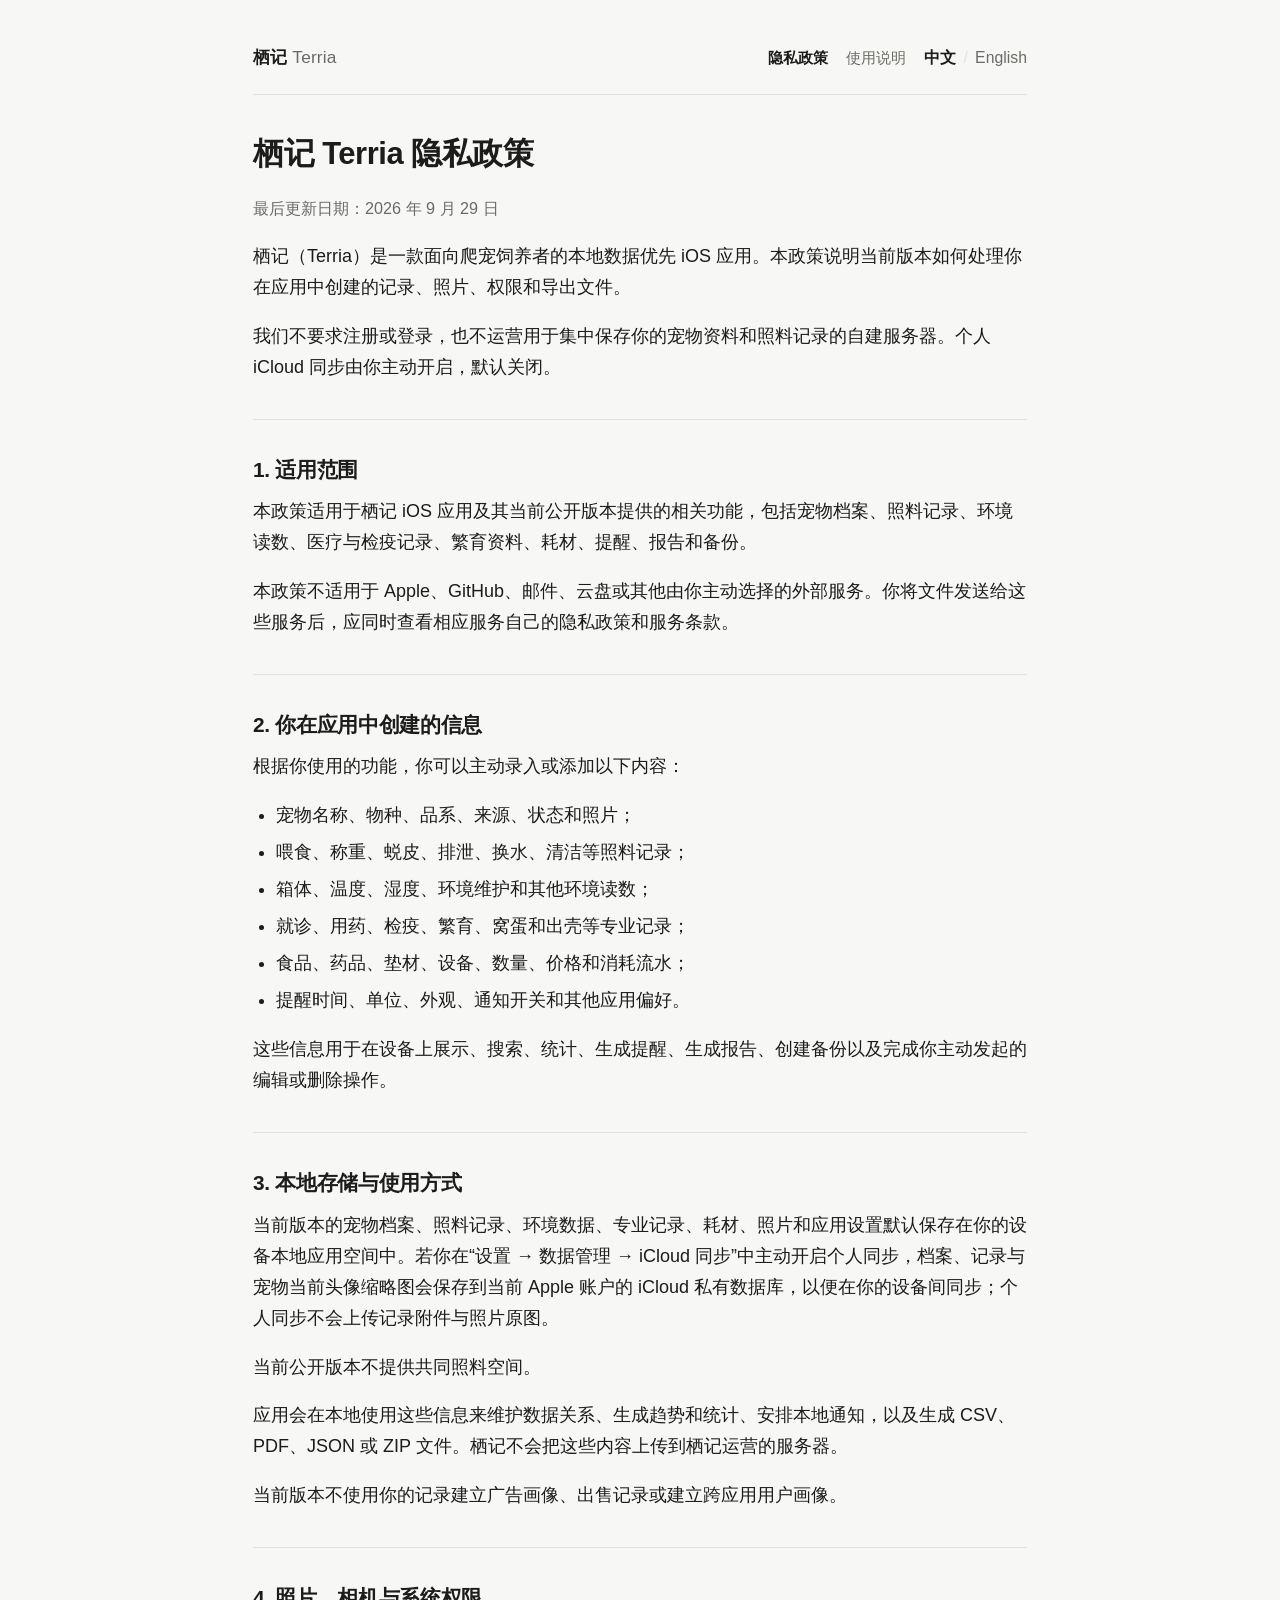
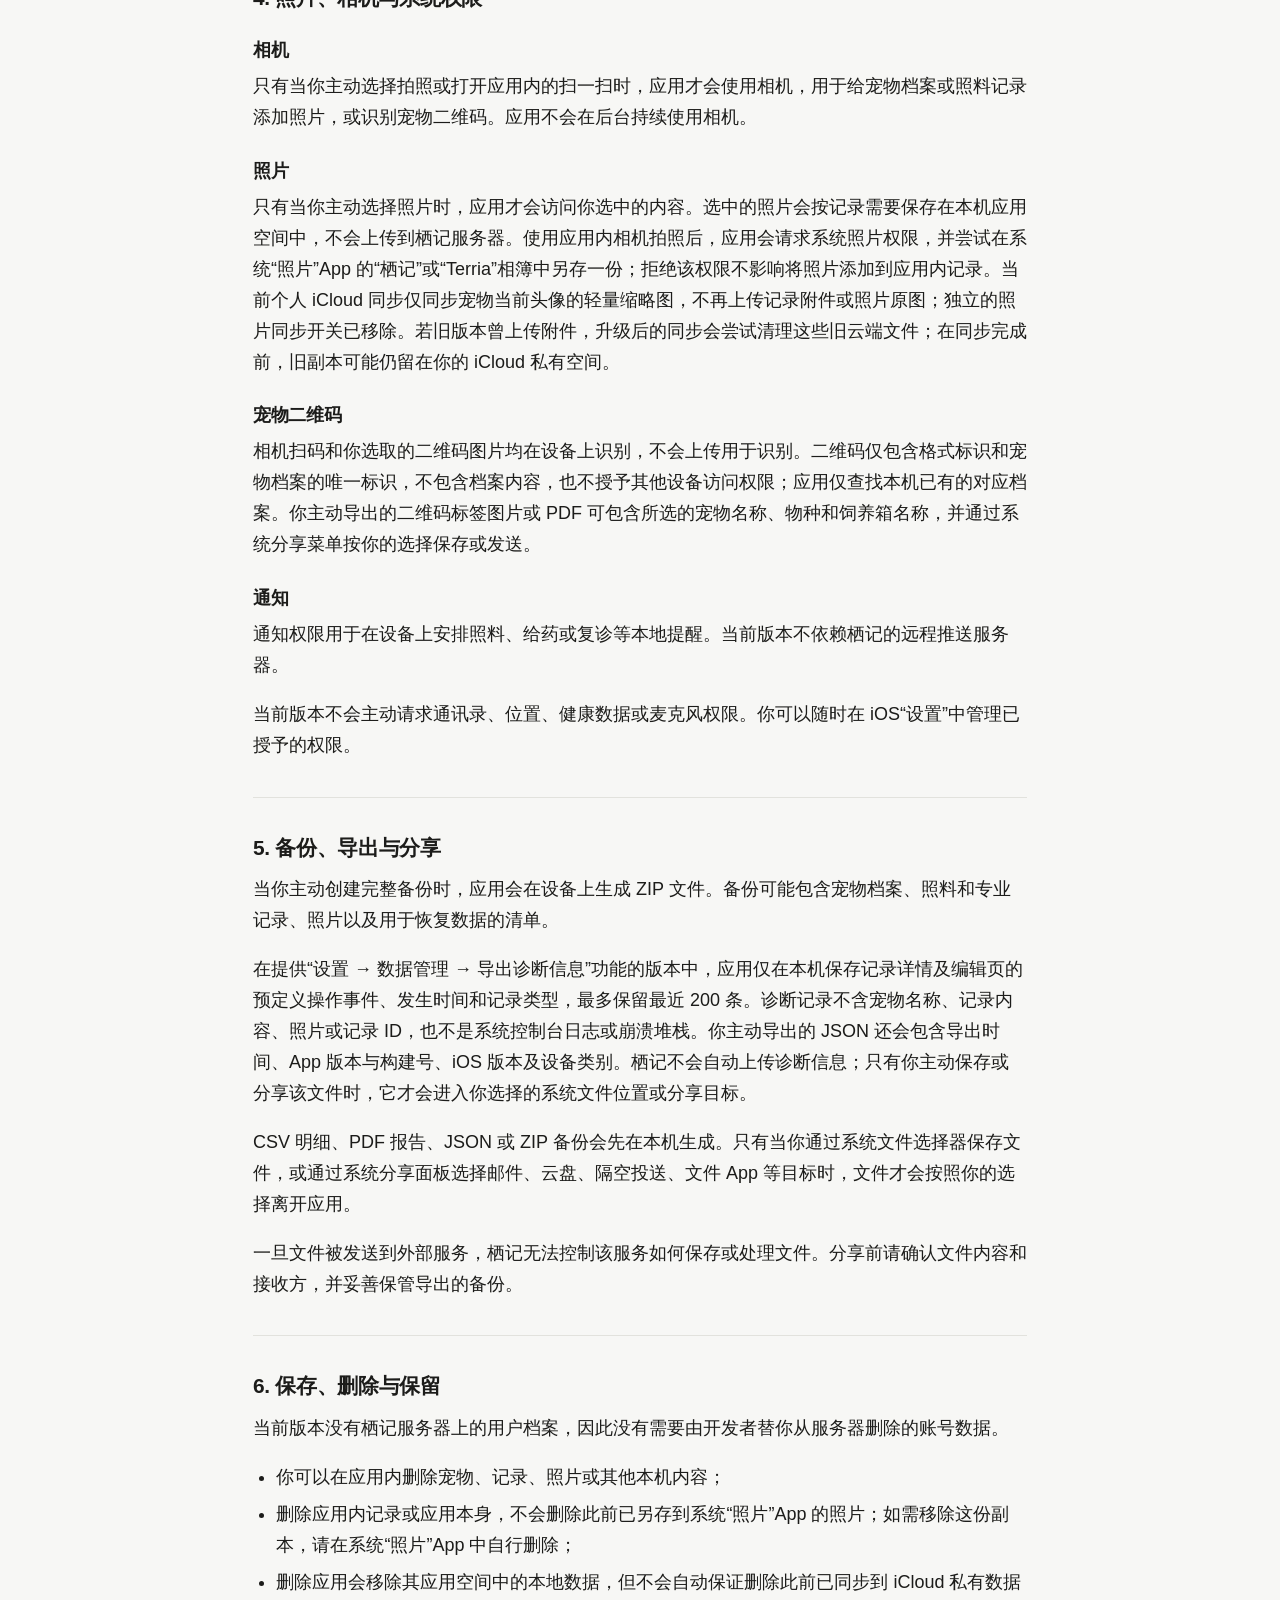
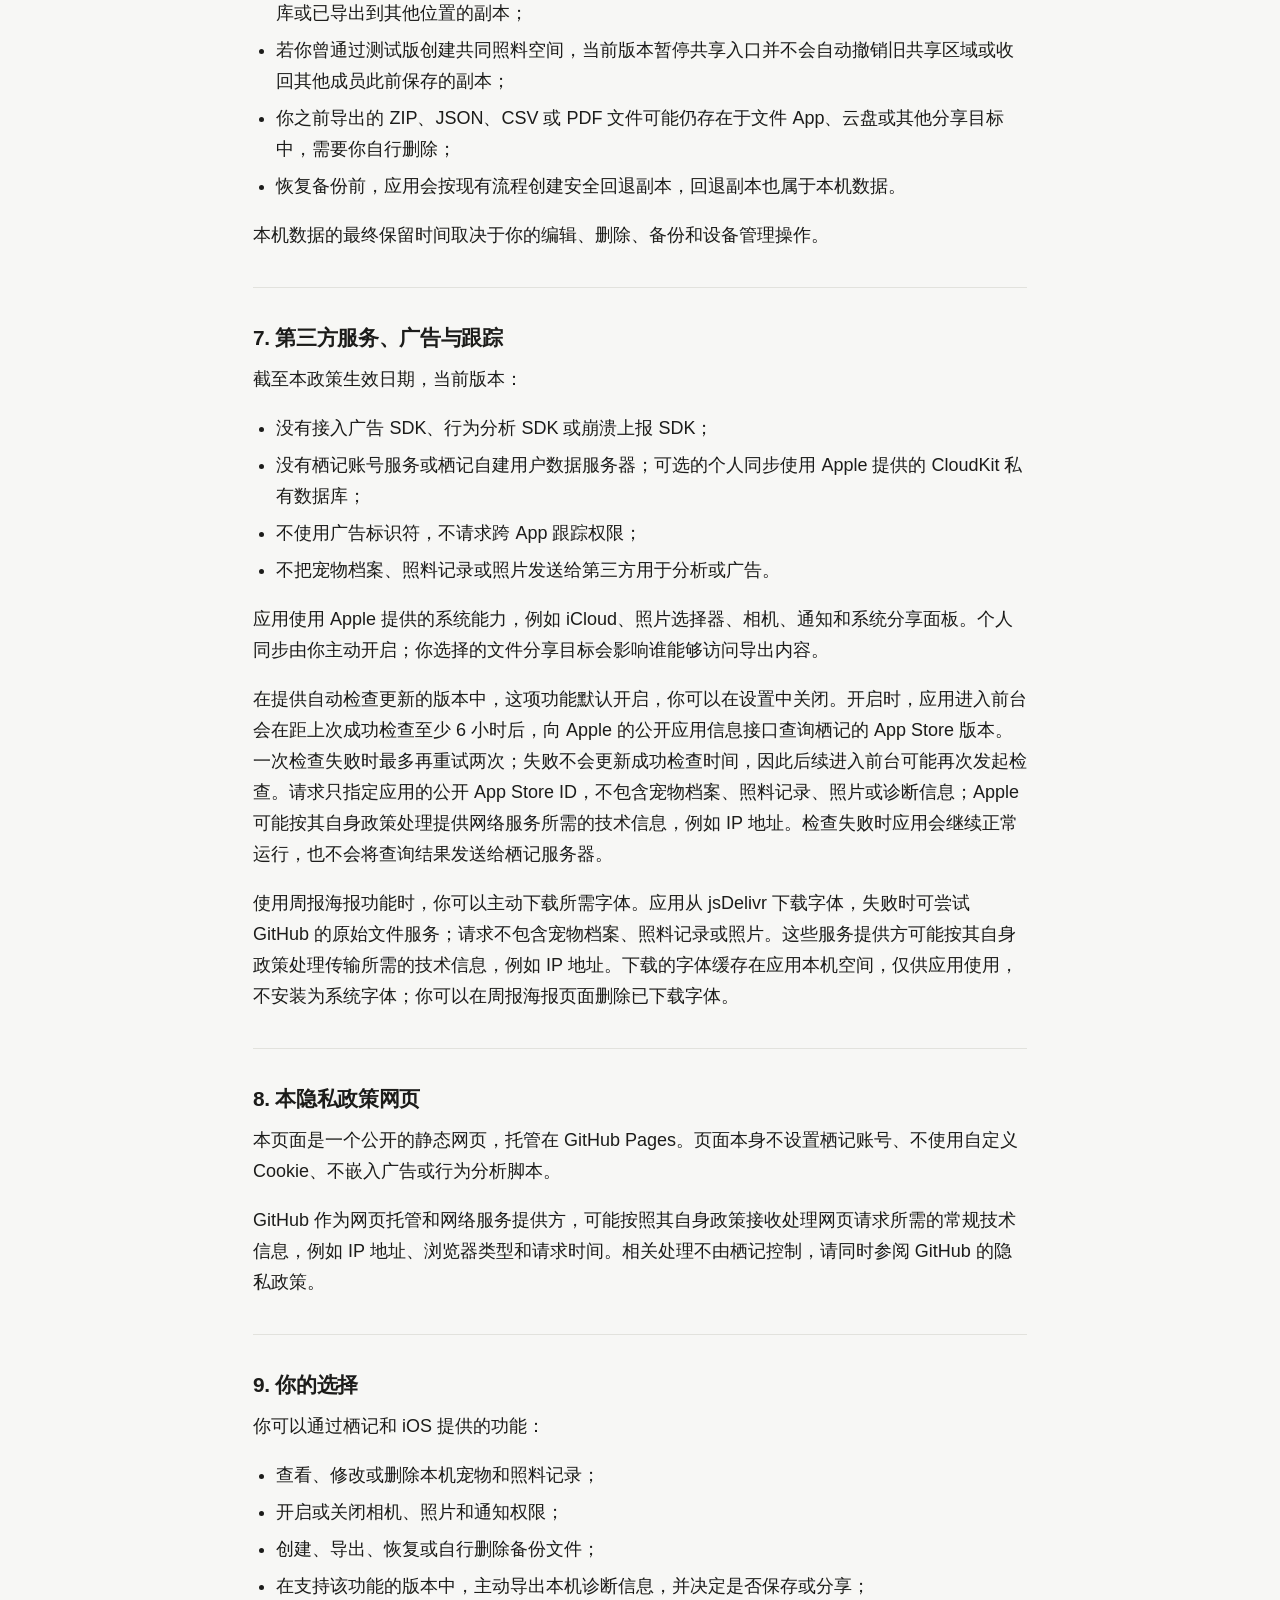
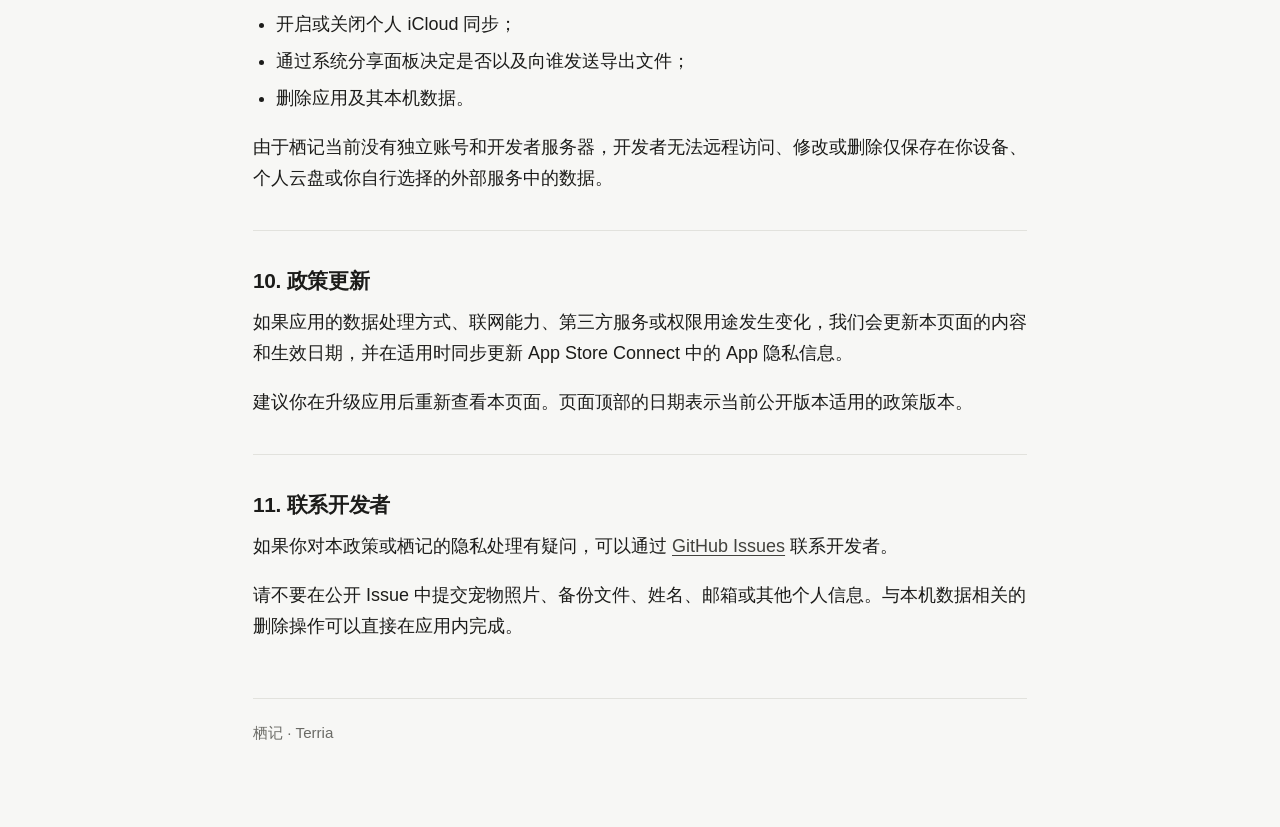
==== commit ef225f9a: "Align privacy policy with QR labels fonts and update checks" ====
--- a/index.html
+++ b/index.html
@@ -29,7 +29,7 @@
     <main>
       <article class="policy policy-zh" lang="zh-CN">
         <h1>栖记 Terria 隐私政策</h1>
-        <p class="updated">最后更新日期：2026 年 9 月 24 日</p>
+        <p class="updated">最后更新日期：2026 年 9 月 29 日</p>
         <p>栖记（Terria）是一款面向爬宠饲养者的本地数据优先 iOS 应用。本政策说明当前版本如何处理你在应用中创建的记录、照片、权限和导出文件。</p>
         <p>我们不要求注册或登录，也不运营用于集中保存你的宠物资料和照料记录的自建服务器。个人 iCloud 同步由你主动开启，默认关闭。</p>
 
@@ -65,9 +65,11 @@
 
         <h2>4. 照片、相机与系统权限</h2>
         <h3>相机</h3>
-        <p>只有当你主动选择拍照时，应用才会使用相机，用于给宠物档案或照料记录添加照片。应用不会在后台持续使用相机。</p>
+        <p>只有当你主动选择拍照或打开应用内的扫一扫时，应用才会使用相机，用于给宠物档案或照料记录添加照片，或识别宠物二维码。应用不会在后台持续使用相机。</p>
         <h3>照片</h3>
         <p>只有当你主动选择照片时，应用才会访问你选中的内容。选中的照片会按记录需要保存在本机应用空间中，不会上传到栖记服务器。使用应用内相机拍照后，应用会请求系统照片权限，并尝试在系统“照片”App 的“栖记”或“Terria”相簿中另存一份；拒绝该权限不影响将照片添加到应用内记录。当前个人 iCloud 同步仅同步宠物当前头像的轻量缩略图，不再上传记录附件或照片原图；独立的照片同步开关已移除。若旧版本曾上传附件，升级后的同步会尝试清理这些旧云端文件；在同步完成前，旧副本可能仍留在你的 iCloud 私有空间。</p>
+        <h3>宠物二维码</h3>
+        <p>相机扫码和你选取的二维码图片均在设备上识别，不会上传用于识别。二维码仅包含格式标识和宠物档案的唯一标识，不包含档案内容，也不授予其他设备访问权限；应用仅查找本机已有的对应档案。你主动导出的二维码标签图片或 PDF 可包含所选的宠物名称、物种和饲养箱名称，并通过系统分享菜单按你的选择保存或发送。</p>
         <h3>通知</h3>
         <p>通知权限用于在设备上安排照料、给药或复诊等本地提醒。当前版本不依赖栖记的远程推送服务器。</p>
         <p>当前版本不会主动请求通讯录、位置、健康数据或麦克风权限。你可以随时在 iOS“设置”中管理已授予的权限。</p>
@@ -105,7 +107,9 @@
           <li>不把宠物档案、照料记录或照片发送给第三方用于分析或广告。</li>
         </ul>
         <p>应用使用 Apple 提供的系统能力，例如 iCloud、照片选择器、相机、通知和系统分享面板。个人同步由你主动开启；你选择的文件分享目标会影响谁能够访问导出内容。</p>
-        <p>在提供自动检查更新的版本中，这项功能默认开启，你可以在设置中关闭。开启时，应用进入前台后至多每 24 小时向 Apple 的公开应用信息接口查询一次栖记的 App Store 版本。请求只指定应用的公开 App Store ID，不包含宠物档案、照料记录、照片或诊断信息；Apple 可能按其自身政策处理提供网络服务所需的技术信息，例如 IP 地址。检查失败时应用会继续正常运行，也不会将查询结果发送给栖记服务器。</p>
+        <p>在提供自动检查更新的版本中，这项功能默认开启，你可以在设置中关闭。开启时，应用进入前台会在距上次成功检查至少 6 小时后，向 Apple 的公开应用信息接口查询栖记的 App Store 版本。一次检查失败时最多再重试两次；失败不会更新成功检查时间，因此后续进入前台可能再次发起检查。请求只指定应用的公开 App Store ID，不包含宠物档案、照料记录、照片或诊断信息；Apple 可能按其自身政策处理提供网络服务所需的技术信息，例如 IP 地址。检查失败时应用会继续正常运行，也不会将查询结果发送给栖记服务器。</p>
+
+        <p>使用周报海报功能时，你可以主动下载所需字体。应用从 jsDelivr 下载字体，失败时可尝试 GitHub 的原始文件服务；请求不包含宠物档案、照料记录或照片。这些服务提供方可能按其自身政策处理传输所需的技术信息，例如 IP 地址。下载的字体缓存在应用本机空间，仅供应用使用，不安装为系统字体；你可以在周报海报页面删除已下载字体。</p>
 
         <hr>
 
@@ -143,7 +147,7 @@
 
       <article class="policy policy-en" lang="en">
         <h1>Terria Privacy Policy</h1>
-        <p class="updated">Last updated: September 24, 2026</p>
+        <p class="updated">Last updated: September 29, 2026</p>
         <p>Terria is a local-first iOS app for reptile keepers. This policy explains how the current version handles records, photos, permissions, and exported files created while you use the app.</p>
         <p>Terria does not require an account or sign-in and does not operate its own server for centrally storing pet profiles or care records. Personal iCloud Sync is opt-in and off by default.</p>
 
@@ -179,9 +183,11 @@
 
         <h2>4. Photos, Camera, and System Permissions</h2>
         <h3>Camera</h3>
-        <p>The app uses the camera only when you actively choose to take a photo for a pet profile or care record. It does not continuously use the camera in the background.</p>
+        <p>The app uses the camera only when you choose to take a photo for a pet profile or care record, or open the in-app scanner to read a pet QR code. It does not continuously use the camera in the background.</p>
         <h3>Photos</h3>
         <p>The app accesses existing photos only when you choose them. Selected photos are stored in the app's local space as needed for your records and are not uploaded to a Terria server. After you take a photo with the in-app camera, Terria requests access to your photo library and attempts to save a separate copy in a “栖记” or “Terria” album in Apple's Photos app. Declining that permission does not prevent you from adding the photo to an in-app record. Current personal iCloud Sync includes only lightweight thumbnails of current pet avatars; it no longer uploads record attachments or original photos. The separate photo-sync switch has been removed. If an older version uploaded attachments, the app attempts to remove those older cloud files when it next syncs; copies may remain in your private iCloud space until that sync completes.</p>
+        <h3>Pet QR Codes</h3>
+        <p>Camera scans and QR images you select are decoded on your device, without uploading them for recognition. A QR code contains only a format identifier and a unique pet-profile identifier, not profile contents or permission to access data on another device. The app looks up the corresponding profile only among those already on the current device. QR label images or PDFs you export may include the pet name, species, and enclosure name you choose to display. They are saved or sent through the system share sheet at your direction.</p>
         <h3>Notifications</h3>
         <p>Notification permission is used to schedule local care, medication, or appointment reminders on your device. The current version does not rely on a Terria remote push server.</p>
         <p>The current version does not actively request access to contacts, location, health data, or the microphone. You can manage granted permissions at any time in iOS Settings.</p>
@@ -219,7 +225,9 @@
           <li>does not send pet profiles, care records, or photos to a third party for analytics or advertising.</li>
         </ul>
         <p>The app uses Apple system capabilities such as iCloud, the photo picker, camera, notifications, and the system sharing interface. Personal sync is opt-in. The file-sharing destinations you choose affect who can access exported content.</p>
-        <p>In versions that offer automatic update checks, this feature is on by default and can be turned off in Settings. While it is on, the app queries Apple’s public app-information service for Terria’s App Store version at most once every 24 hours after the app enters the foreground. The request specifies only the app’s public App Store ID; it does not include pet profiles, care records, photos, or diagnostic information. Apple may process technical information needed to provide the network service, such as an IP address, under its own policy. A failed check does not interrupt the app, and the lookup result is not sent to a Terria server.</p>
+        <p>In versions that offer automatic update checks, this feature is on by default and can be turned off in Settings. While it is on, entering the foreground triggers a query to Apple’s public app-information service for Terria’s App Store version when at least six hours have passed since the last successful check. A failed check can be retried up to twice. Failure does not update the time of the last successful check, so a later foreground session may trigger another check. The request specifies only the app’s public App Store ID; it does not include pet profiles, care records, photos, or diagnostic information. Apple may process technical information needed to provide the network service, such as an IP address, under its own policy. A failed check does not interrupt the app, and the lookup result is not sent to a Terria server.</p>
+
+        <p>When using weekly posters, you can choose to download the required font. The app downloads it from jsDelivr and may try GitHub’s raw-file service if that fails. These requests do not include pet profiles, care records, or photos. The providers may process technical information needed for the transfer, such as an IP address, under their own policies. Downloaded fonts are cached in the app’s local storage for use within the app, not installed as system fonts. You can delete a downloaded font from the weekly poster screen.</p>
 
         <hr>
 
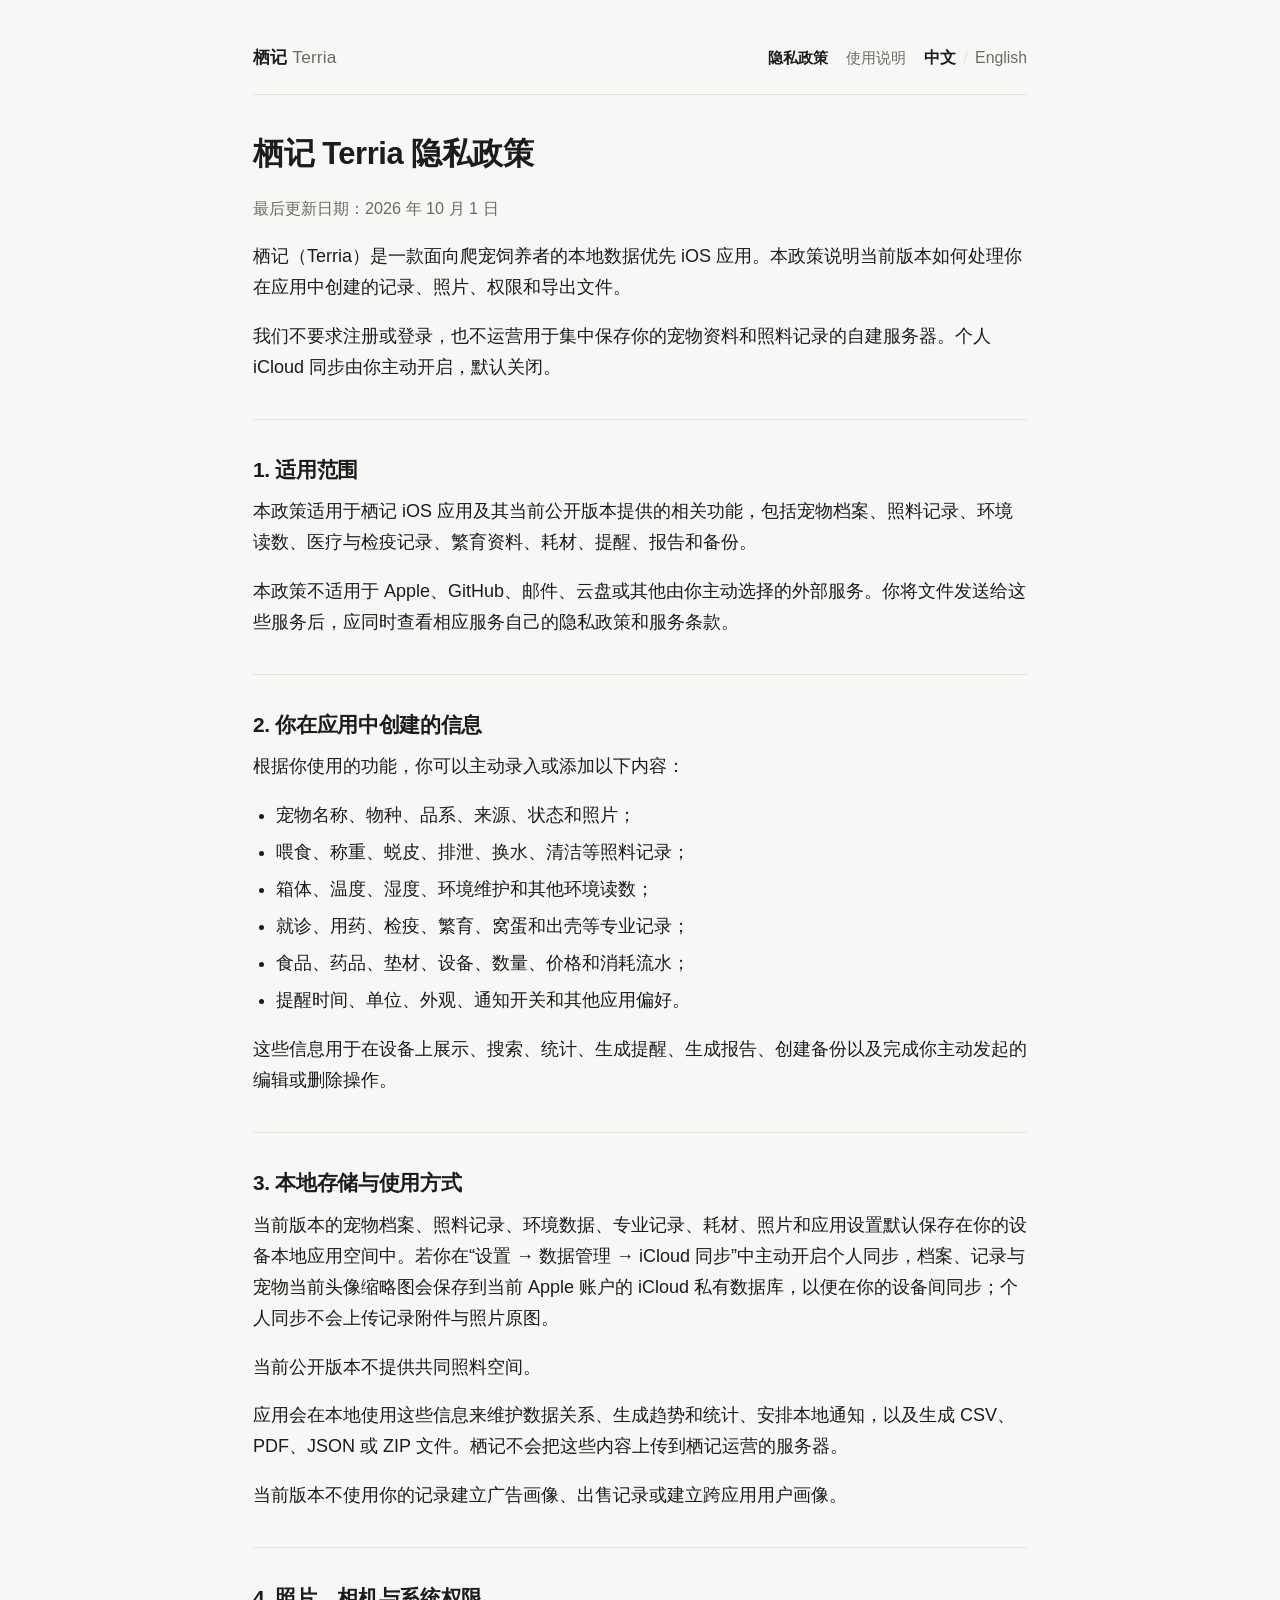
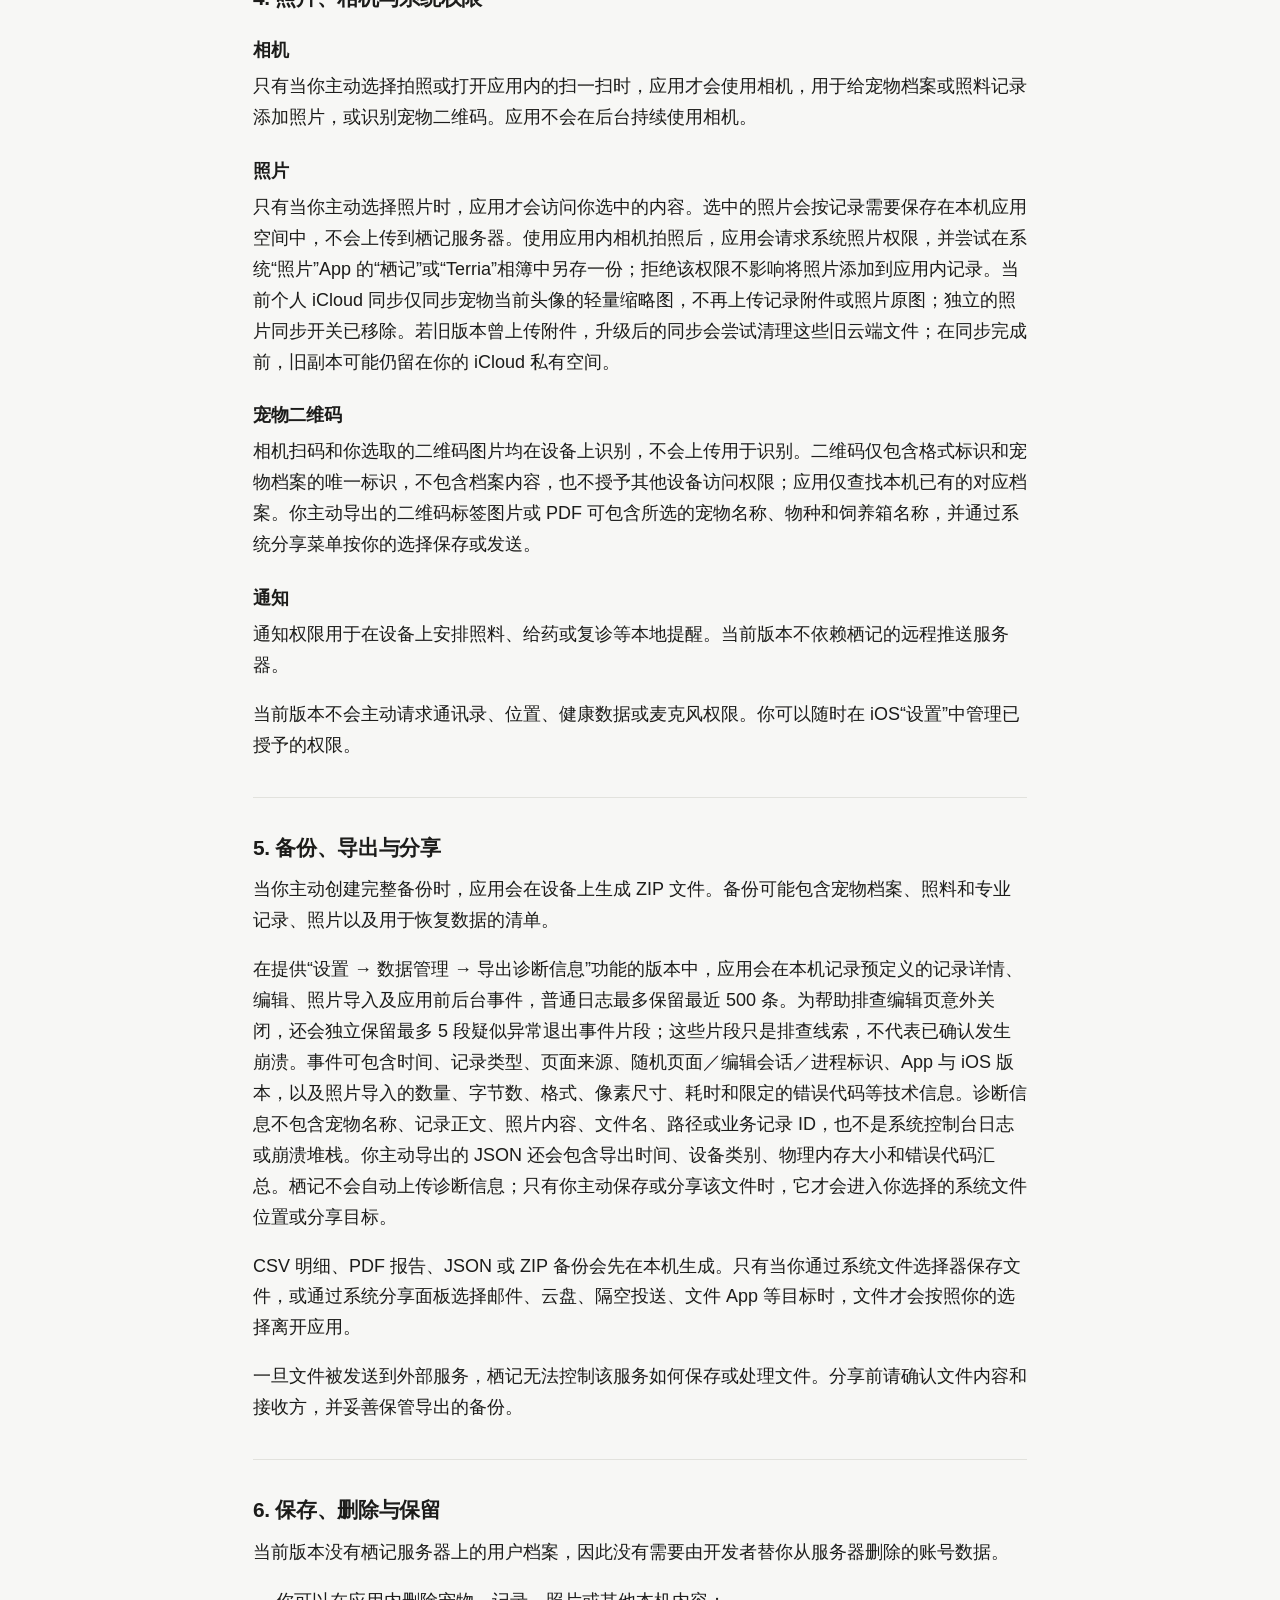
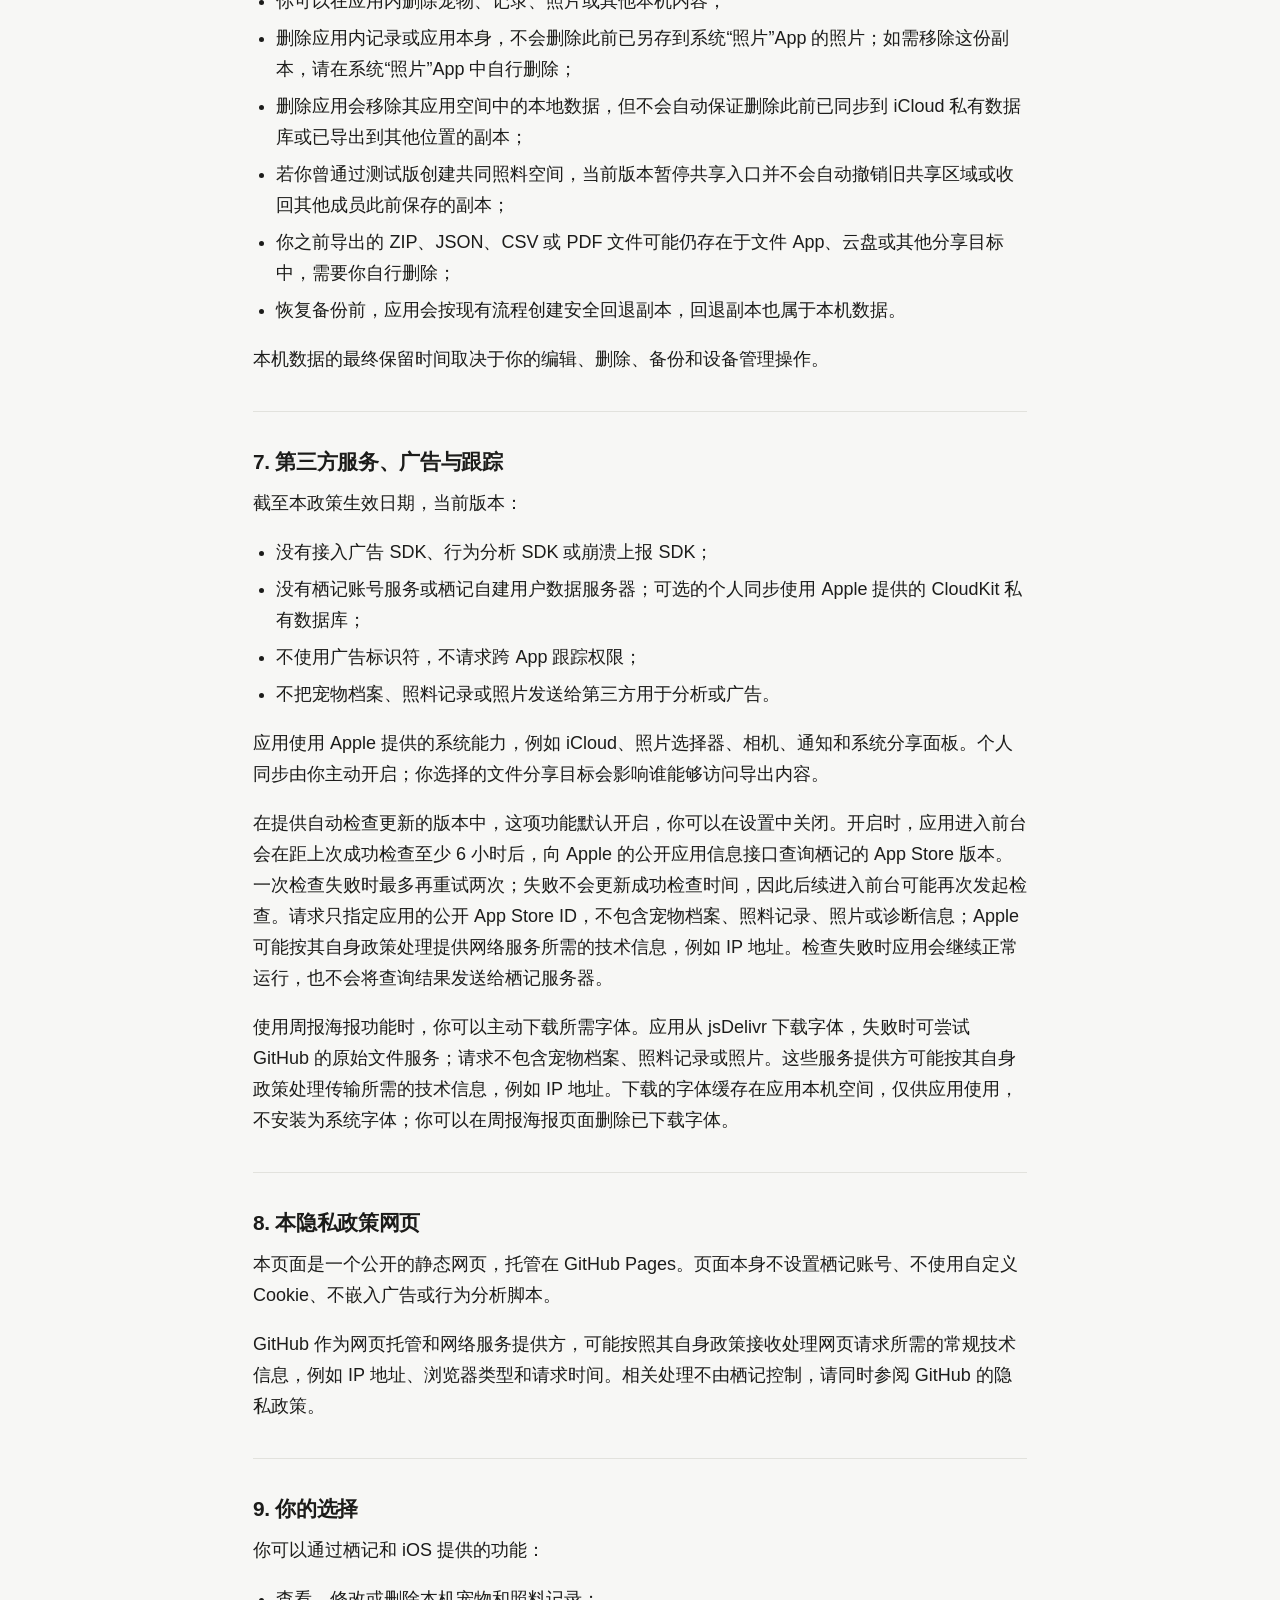
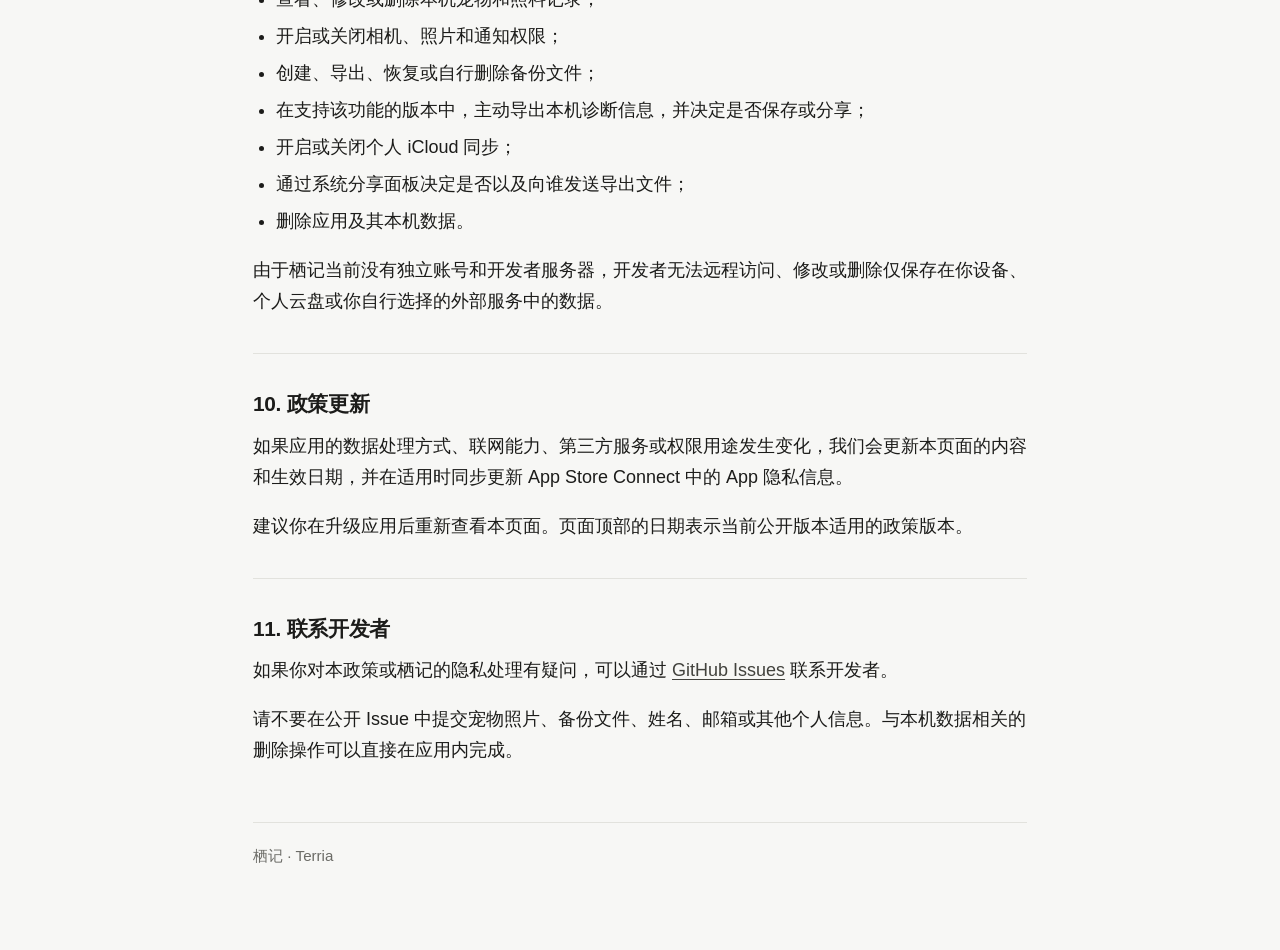
==== commit dc860dd1: "Update diagnostic privacy disclosure" ====
--- a/index.html
+++ b/index.html
@@ -29,7 +29,7 @@
     <main>
       <article class="policy policy-zh" lang="zh-CN">
         <h1>栖记 Terria 隐私政策</h1>
-        <p class="updated">最后更新日期：2026 年 9 月 29 日</p>
+        <p class="updated">最后更新日期：2026 年 10 月 1 日</p>
         <p>栖记（Terria）是一款面向爬宠饲养者的本地数据优先 iOS 应用。本政策说明当前版本如何处理你在应用中创建的记录、照片、权限和导出文件。</p>
         <p>我们不要求注册或登录，也不运营用于集中保存你的宠物资料和照料记录的自建服务器。个人 iCloud 同步由你主动开启，默认关闭。</p>
 
@@ -78,7 +78,7 @@
 
         <h2>5. 备份、导出与分享</h2>
         <p>当你主动创建完整备份时，应用会在设备上生成 ZIP 文件。备份可能包含宠物档案、照料和专业记录、照片以及用于恢复数据的清单。</p>
-        <p>在提供“设置 → 数据管理 → 导出诊断信息”功能的版本中，应用仅在本机保存记录详情及编辑页的预定义操作事件、发生时间和记录类型，最多保留最近 200 条。诊断记录不含宠物名称、记录内容、照片或记录 ID，也不是系统控制台日志或崩溃堆栈。你主动导出的 JSON 还会包含导出时间、App 版本与构建号、iOS 版本及设备类别。栖记不会自动上传诊断信息；只有你主动保存或分享该文件时，它才会进入你选择的系统文件位置或分享目标。</p>
+        <p>在提供“设置 → 数据管理 → 导出诊断信息”功能的版本中，应用会在本机记录预定义的记录详情、编辑、照片导入及应用前后台事件，普通日志最多保留最近 500 条。为帮助排查编辑页意外关闭，还会独立保留最多 5 段疑似异常退出事件片段；这些片段只是排查线索，不代表已确认发生崩溃。事件可包含时间、记录类型、页面来源、随机页面／编辑会话／进程标识、App 与 iOS 版本，以及照片导入的数量、字节数、格式、像素尺寸、耗时和限定的错误代码等技术信息。诊断信息不包含宠物名称、记录正文、照片内容、文件名、路径或业务记录 ID，也不是系统控制台日志或崩溃堆栈。你主动导出的 JSON 还会包含导出时间、设备类别、物理内存大小和错误代码汇总。栖记不会自动上传诊断信息；只有你主动保存或分享该文件时，它才会进入你选择的系统文件位置或分享目标。</p>
         <p>CSV 明细、PDF 报告、JSON 或 ZIP 备份会先在本机生成。只有当你通过系统文件选择器保存文件，或通过系统分享面板选择邮件、云盘、隔空投送、文件 App 等目标时，文件才会按照你的选择离开应用。</p>
         <p>一旦文件被发送到外部服务，栖记无法控制该服务如何保存或处理文件。分享前请确认文件内容和接收方，并妥善保管导出的备份。</p>
 
@@ -147,7 +147,7 @@
 
       <article class="policy policy-en" lang="en">
         <h1>Terria Privacy Policy</h1>
-        <p class="updated">Last updated: September 29, 2026</p>
+        <p class="updated">Last updated: October 1, 2026</p>
         <p>Terria is a local-first iOS app for reptile keepers. This policy explains how the current version handles records, photos, permissions, and exported files created while you use the app.</p>
         <p>Terria does not require an account or sign-in and does not operate its own server for centrally storing pet profiles or care records. Personal iCloud Sync is opt-in and off by default.</p>
 
@@ -196,7 +196,7 @@
 
         <h2>5. Backups, Exports, and Sharing</h2>
         <p>When you actively create a complete backup, the app generates a ZIP file on your device. It may contain pet profiles, care and professional records, photos, and the manifest needed to restore the data.</p>
-        <p>In versions that offer Settings → Data Management → Export Diagnostics, the app keeps only predefined events from record details and editing screens, their timestamps, and the type of record involved. It retains at most the 200 most recent events on your device. These entries do not contain pet names, record contents, photos, or record IDs; they are not system console logs or crash stacks. A JSON file you choose to export also includes the export time, app version and build number, iOS version, and device category. Terria does not upload diagnostics automatically. The file goes to a system file location or sharing destination only when you choose to save or share it.</p>
+        <p>In versions that offer Settings → Data Management → Export Diagnostics, the app records predefined events from record details, editing, photo imports, and app foreground or background transitions on your device. The regular log retains up to 500 recent events. Up to five separate event excerpts may also be kept to help investigate a suspected unexpected exit from an edit page; these are diagnostic clues, not confirmation of a crash. Events may include timestamps, record type, page origin, random page, edit-session and process identifiers, app and iOS versions, and technical photo-import details such as count, byte size, format, pixel dimensions, duration, and limited error codes. Diagnostics do not contain pet names, record text, photo contents, file names, paths, or business record IDs; they are not system console logs or crash stacks. A JSON file you choose to export also includes the export time, device category, physical memory size, and an error-code summary. Terria does not upload diagnostics automatically. The file goes to a system file location or sharing destination only when you choose to save or share it.</p>
         <p>CSV details, PDF reports, JSON files, and ZIP backups are generated locally first. A file leaves the app only when you save it through the system file picker or choose a destination such as Mail, cloud storage, AirDrop, or Files through the system share sheet.</p>
         <p>After a file is sent to an external service, Terria cannot control how that service stores or handles it. Please review the file and recipient before sharing and keep exported backups secure.</p>
 
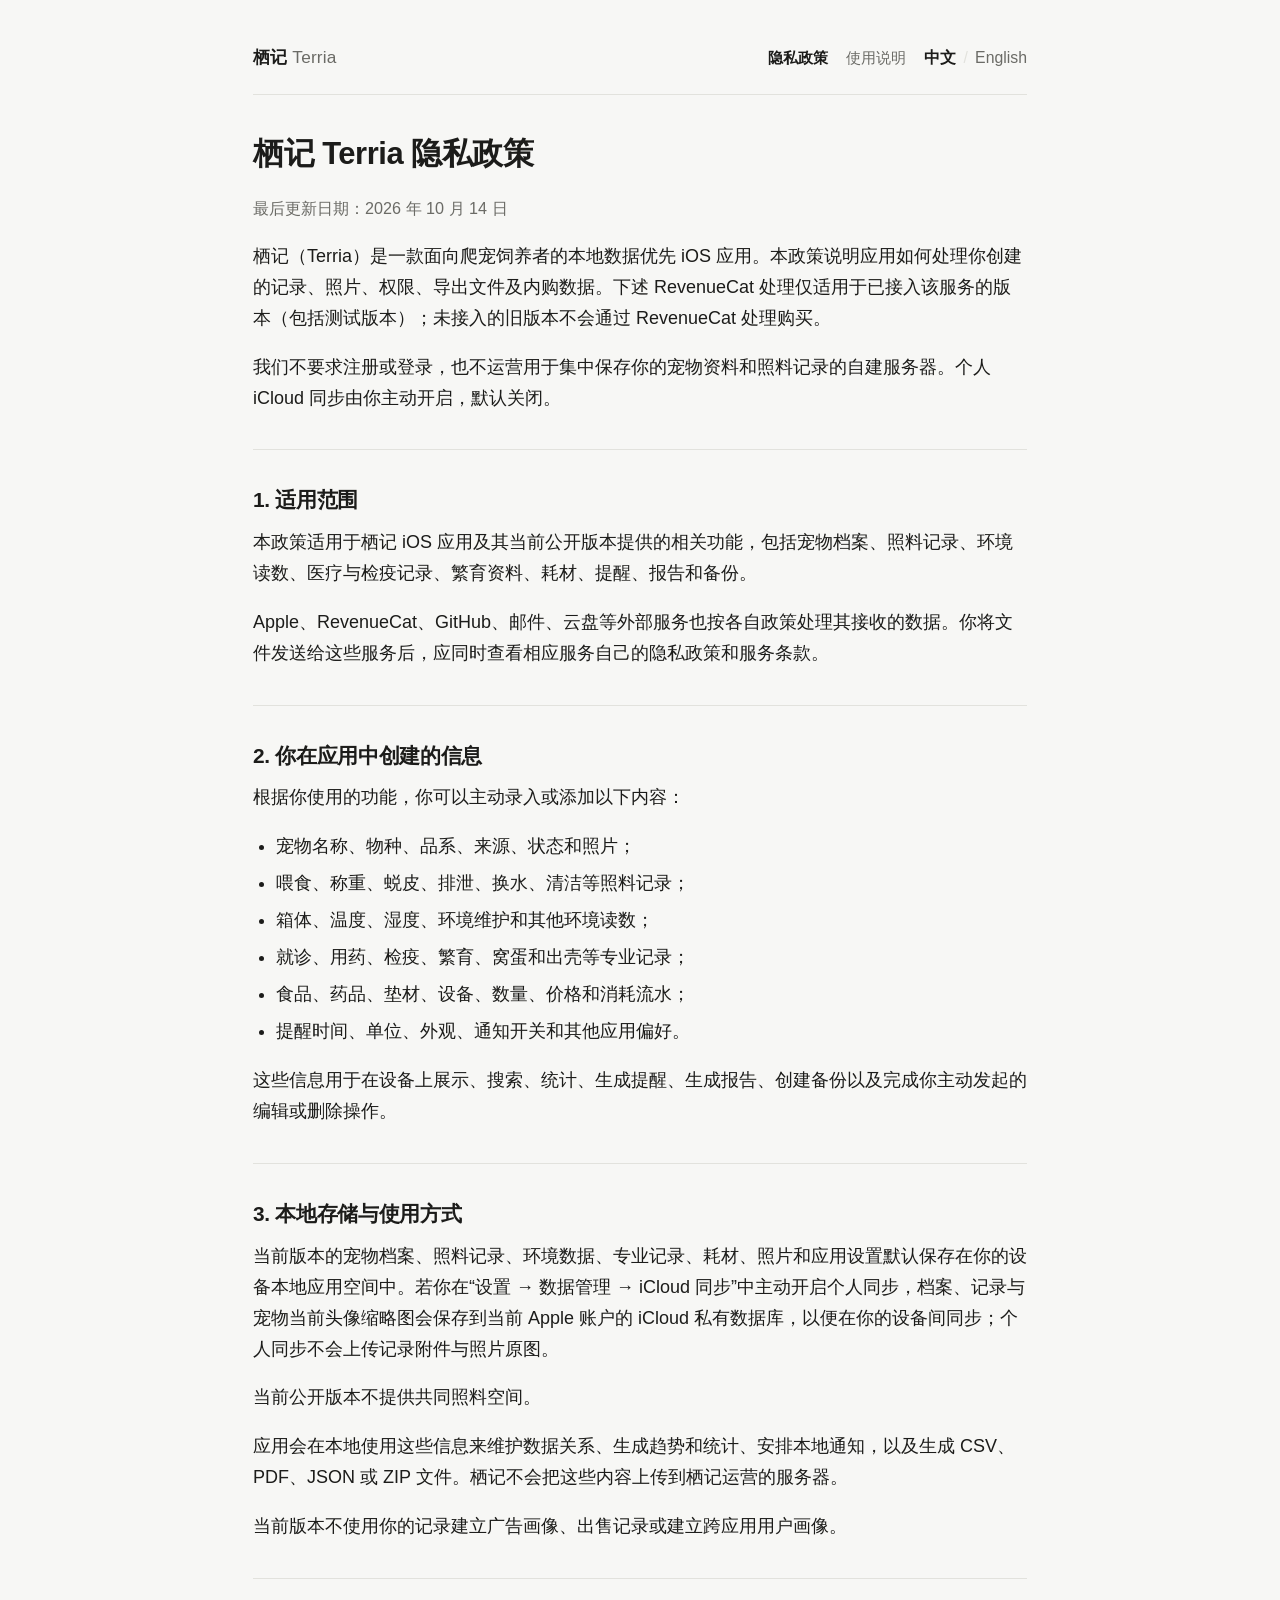
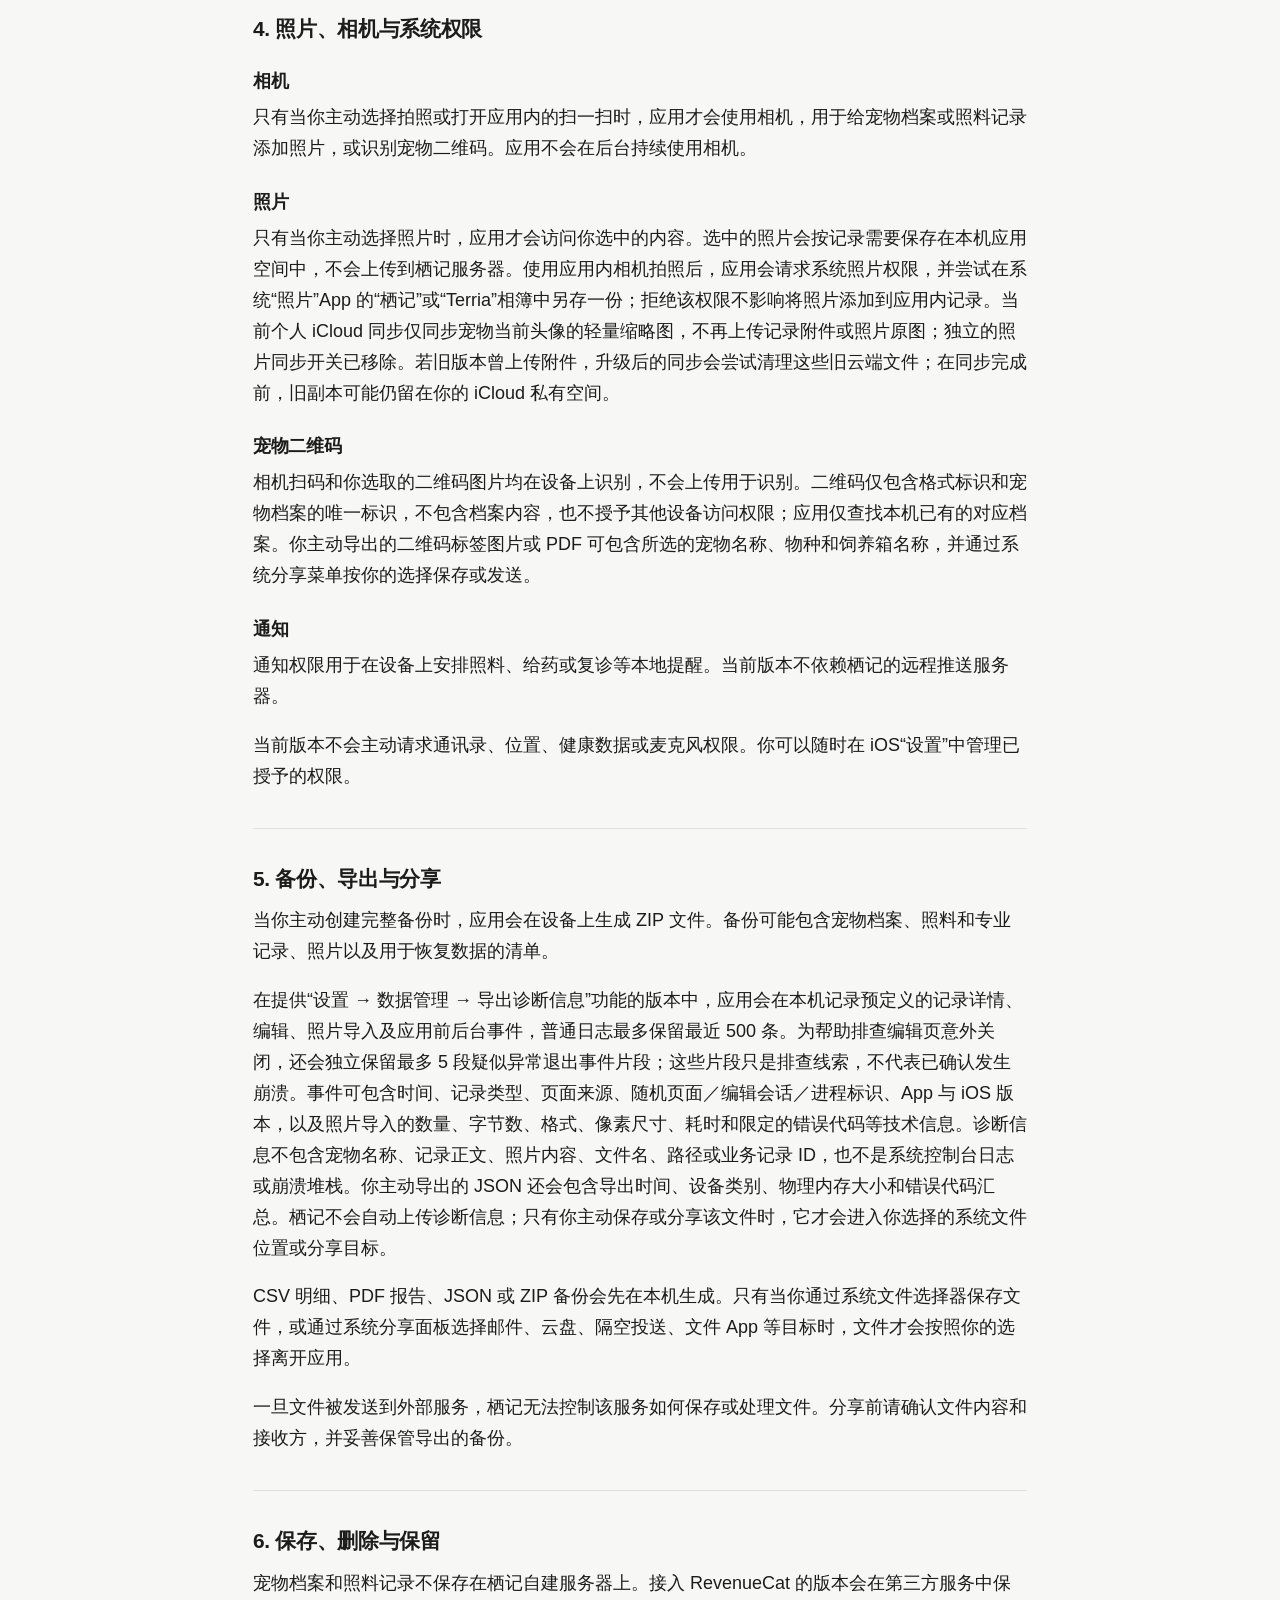
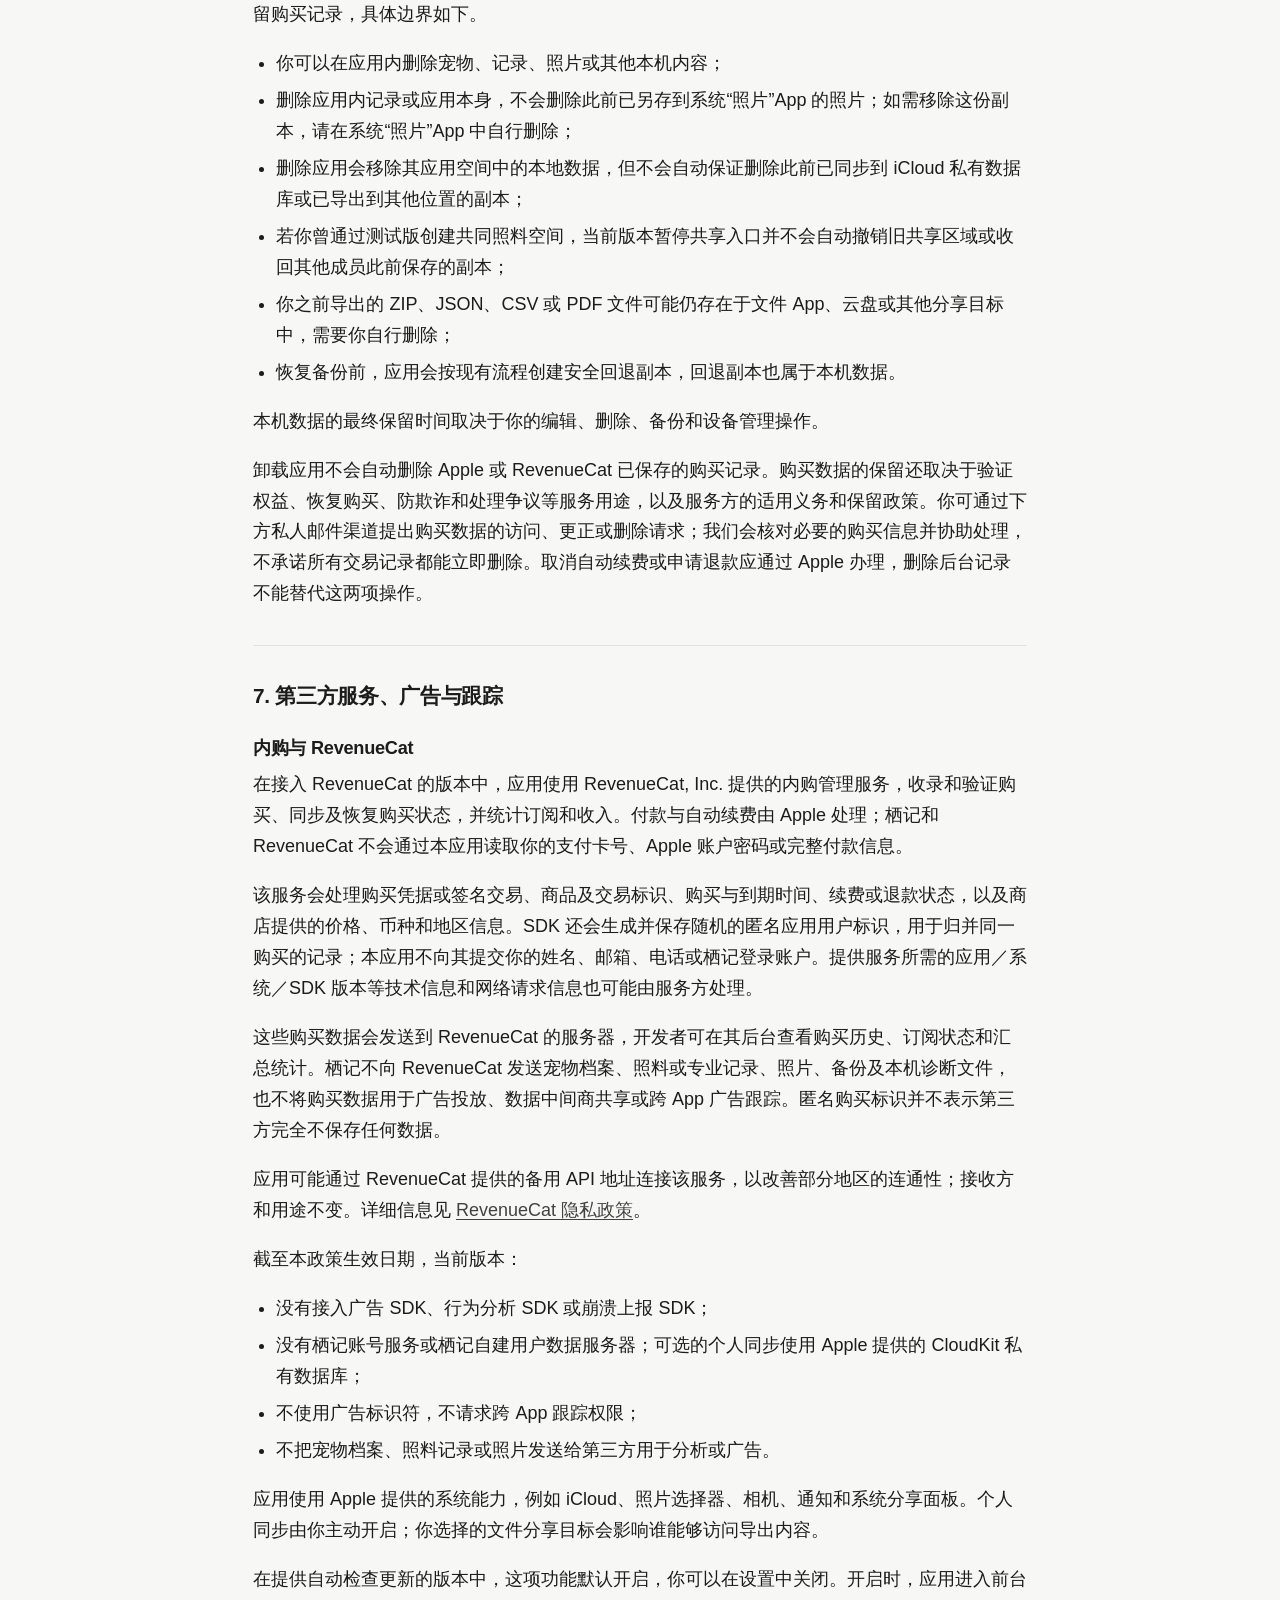
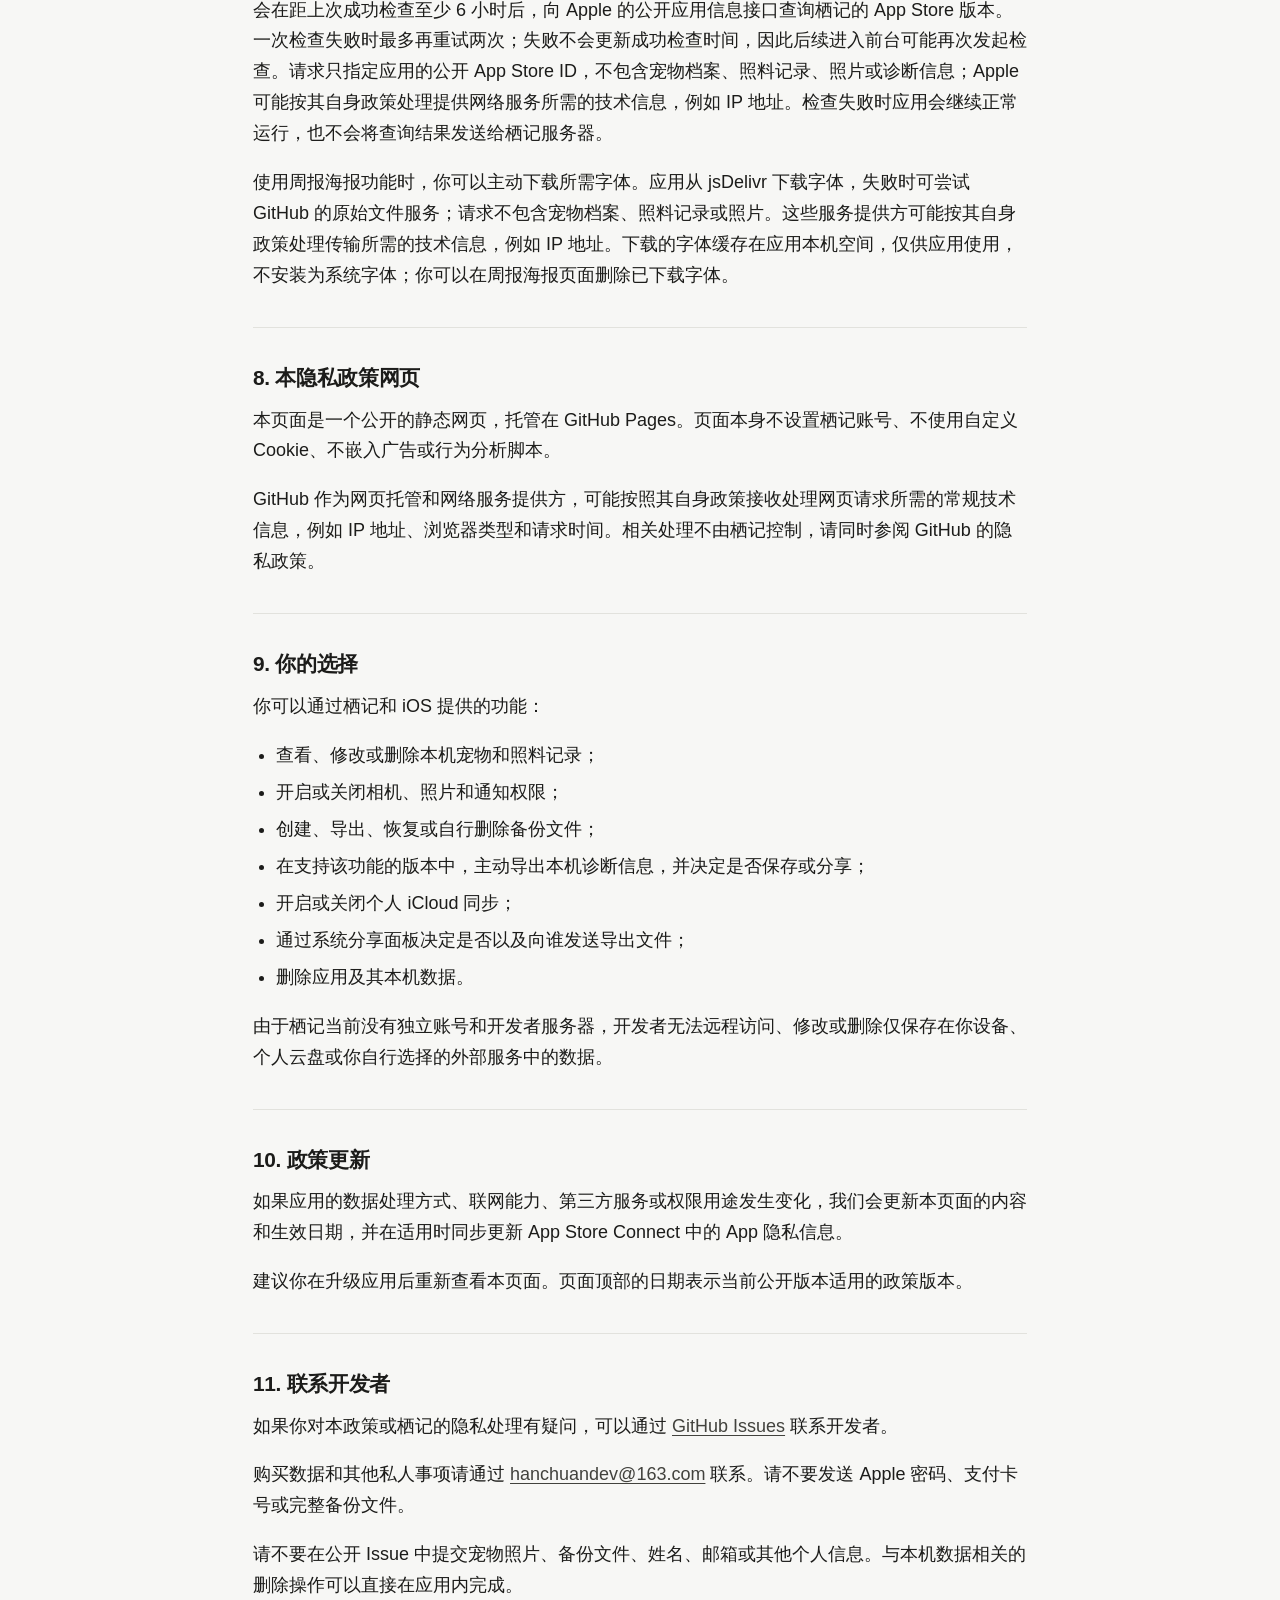
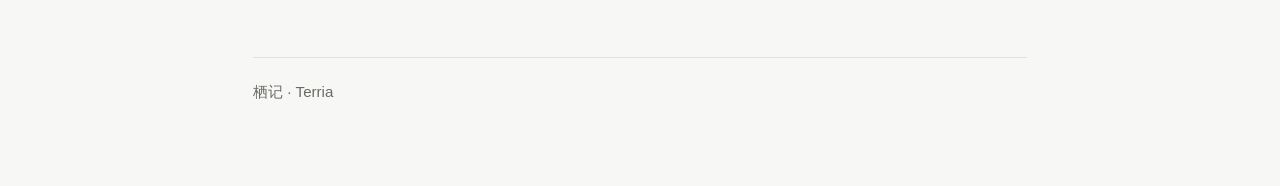
==== commit 6d2f86f7: "docs: disclose RevenueCat purchase processing and privacy choices" ====
--- a/index.html
+++ b/index.html
@@ -5,7 +5,7 @@
   <meta name="viewport" content="width=device-width, initial-scale=1">
   <meta name="color-scheme" content="light dark">
   <meta name="theme-color" content="#f7f7f5">
-  <meta name="description" content="栖记 Terria 隐私政策：说明 iOS 应用如何处理本地宠物档案、照料记录、照片、通知、备份、诊断信息与分享。">
+  <meta name="description" content="栖记 Terria 隐私政策：说明 iOS 应用如何处理本地宠物档案、照料记录、照片、通知、备份、诊断信息、内购与 RevenueCat 订阅管理。">
   <link rel="canonical" href="https://hanchuan8.github.io/terria-privacy/">
   <title>栖记 Terria 隐私政策</title>
   <link rel="stylesheet" href="./styles.css">
@@ -29,15 +29,15 @@
     <main>
       <article class="policy policy-zh" lang="zh-CN">
         <h1>栖记 Terria 隐私政策</h1>
-        <p class="updated">最后更新日期：2026 年 10 月 1 日</p>
-        <p>栖记（Terria）是一款面向爬宠饲养者的本地数据优先 iOS 应用。本政策说明当前版本如何处理你在应用中创建的记录、照片、权限和导出文件。</p>
+        <p class="updated">最后更新日期：2026 年 10 月 14 日</p>
+        <p>栖记（Terria）是一款面向爬宠饲养者的本地数据优先 iOS 应用。本政策说明应用如何处理你创建的记录、照片、权限、导出文件及内购数据。下述 RevenueCat 处理仅适用于已接入该服务的版本（包括测试版本）；未接入的旧版本不会通过 RevenueCat 处理购买。</p>
         <p>我们不要求注册或登录，也不运营用于集中保存你的宠物资料和照料记录的自建服务器。个人 iCloud 同步由你主动开启，默认关闭。</p>
 
         <hr>
 
         <h2>1. 适用范围</h2>
         <p>本政策适用于栖记 iOS 应用及其当前公开版本提供的相关功能，包括宠物档案、照料记录、环境读数、医疗与检疫记录、繁育资料、耗材、提醒、报告和备份。</p>
-        <p>本政策不适用于 Apple、GitHub、邮件、云盘或其他由你主动选择的外部服务。你将文件发送给这些服务后，应同时查看相应服务自己的隐私政策和服务条款。</p>
+        <p>Apple、RevenueCat、GitHub、邮件、云盘等外部服务也按各自政策处理其接收的数据。你将文件发送给这些服务后，应同时查看相应服务自己的隐私政策和服务条款。</p>
 
         <hr>
 
@@ -85,7 +85,7 @@
         <hr>
 
         <h2>6. 保存、删除与保留</h2>
-        <p>当前版本没有栖记服务器上的用户档案，因此没有需要由开发者替你从服务器删除的账号数据。</p>
+        <p>宠物档案和照料记录不保存在栖记自建服务器上。接入 RevenueCat 的版本会在第三方服务中保留购买记录，具体边界如下。</p>
         <ul>
           <li>你可以在应用内删除宠物、记录、照片或其他本机内容；</li>
           <li>删除应用内记录或应用本身，不会删除此前已另存到系统“照片”App 的照片；如需移除这份副本，请在系统“照片”App 中自行删除；</li>
@@ -95,10 +95,17 @@
           <li>恢复备份前，应用会按现有流程创建安全回退副本，回退副本也属于本机数据。</li>
         </ul>
         <p>本机数据的最终保留时间取决于你的编辑、删除、备份和设备管理操作。</p>
+        <p>卸载应用不会自动删除 Apple 或 RevenueCat 已保存的购买记录。购买数据的保留还取决于验证权益、恢复购买、防欺诈和处理争议等服务用途，以及服务方的适用义务和保留政策。你可通过下方私人邮件渠道提出购买数据的访问、更正或删除请求；我们会核对必要的购买信息并协助处理，不承诺所有交易记录都能立即删除。取消自动续费或申请退款应通过 Apple 办理，删除后台记录不能替代这两项操作。</p>
 
         <hr>
 
         <h2>7. 第三方服务、广告与跟踪</h2>
+        <h3>内购与 RevenueCat</h3>
+        <p>在接入 RevenueCat 的版本中，应用使用 RevenueCat, Inc. 提供的内购管理服务，收录和验证购买、同步及恢复购买状态，并统计订阅和收入。付款与自动续费由 Apple 处理；栖记和 RevenueCat 不会通过本应用读取你的支付卡号、Apple 账户密码或完整付款信息。</p>
+        <p>该服务会处理购买凭据或签名交易、商品及交易标识、购买与到期时间、续费或退款状态，以及商店提供的价格、币种和地区信息。SDK 还会生成并保存随机的匿名应用用户标识，用于归并同一购买的记录；本应用不向其提交你的姓名、邮箱、电话或栖记登录账户。提供服务所需的应用／系统／SDK 版本等技术信息和网络请求信息也可能由服务方处理。</p>
+        <p>这些购买数据会发送到 RevenueCat 的服务器，开发者可在其后台查看购买历史、订阅状态和汇总统计。栖记不向 RevenueCat 发送宠物档案、照料或专业记录、照片、备份及本机诊断文件，也不将购买数据用于广告投放、数据中间商共享或跨 App 广告跟踪。匿名购买标识并不表示第三方完全不保存任何数据。</p>
+        <p>应用可能通过 RevenueCat 提供的备用 API 地址连接该服务，以改善部分地区的连通性；接收方和用途不变。详细信息见 <a href="https://www.revenuecat.com/privacy" target="_blank" rel="noopener noreferrer">RevenueCat 隐私政策</a>。</p>
+
         <p>截至本政策生效日期，当前版本：</p>
         <ul>
           <li>没有接入广告 SDK、行为分析 SDK 或崩溃上报 SDK；</li>
@@ -142,20 +149,21 @@
 
         <h2>11. 联系开发者</h2>
         <p>如果你对本政策或栖记的隐私处理有疑问，可以通过 <a href="https://github.com/hanchuan8/terria-privacy/issues" target="_blank" rel="noopener noreferrer">GitHub Issues</a> 联系开发者。</p>
+        <p>购买数据和其他私人事项请通过 <a href="mailto:hanchuandev@163.com">hanchuandev@163.com</a> 联系。请不要发送 Apple 密码、支付卡号或完整备份文件。</p>
         <p>请不要在公开 Issue 中提交宠物照片、备份文件、姓名、邮箱或其他个人信息。与本机数据相关的删除操作可以直接在应用内完成。</p>
       </article>
 
       <article class="policy policy-en" lang="en">
         <h1>Terria Privacy Policy</h1>
-        <p class="updated">Last updated: October 1, 2026</p>
-        <p>Terria is a local-first iOS app for reptile keepers. This policy explains how the current version handles records, photos, permissions, and exported files created while you use the app.</p>
+        <p class="updated">Last updated: October 14, 2026</p>
+        <p>Terria is a local-first iOS app for reptile keepers. This policy explains how the app handles records, photos, permissions, exported files, and in-app purchase data. The RevenueCat practices below apply only to versions that integrate the service, including test builds. Earlier versions without that integration do not process purchases through RevenueCat.</p>
         <p>Terria does not require an account or sign-in and does not operate its own server for centrally storing pet profiles or care records. Personal iCloud Sync is opt-in and off by default.</p>
 
         <hr>
 
         <h2>1. Scope</h2>
         <p>This policy applies to the Terria iOS app and its current public features, including pet profiles, care records, environment readings, medical and quarantine records, breeding information, supplies, reminders, reports, and backups.</p>
-        <p>This policy does not apply to Apple, GitHub, email, cloud storage, or another external service that you choose to use. When you send a file to one of those services, please review that service’s own privacy policy and terms.</p>
+        <p>Apple, RevenueCat, GitHub, email, and cloud-storage providers also process data they receive under their own policies. When you send a file to one of those services, please review that service’s own privacy policy and terms.</p>
 
         <hr>
 
@@ -203,7 +211,7 @@
         <hr>
 
         <h2>6. Retention and Deletion</h2>
-        <p>The current version has no user profiles stored on Terria servers, so there is no server account data for the developer to delete on your behalf.</p>
+        <p>Pet profiles and care records are not stored on a Terria-operated server. Versions that integrate RevenueCat retain purchase records with the third-party service, as described below.</p>
         <ul>
           <li>You can delete pets, records, photos, and other local content in the app;</li>
           <li>Deleting an in-app record or uninstalling Terria does not remove a photo already saved in Apple's Photos app; delete that separate copy in Photos if you no longer want it;</li>
@@ -213,10 +221,17 @@
           <li>Before a restore, the app creates a safety rollback copy under its existing workflow; that copy is also local device data.</li>
         </ul>
         <p>How long local data remains depends on how you edit, delete, back up, and manage the app on your device.</p>
+        <p>Uninstalling the app does not automatically delete purchase records held by Apple or RevenueCat. Retention also depends on service purposes such as access verification, restoring purchases, fraud prevention, and dispute handling, as well as the provider’s applicable obligations and retention policy. You may use the private email contact below to request access to, correction of, or deletion of purchase data. We will verify the purchase information needed and help address the request; we do not promise that every transaction record can be deleted immediately. Cancel automatic renewal or request a refund through Apple. Deleting a backend record does not perform either action.</p>
 
         <hr>
 
         <h2>7. Third-Party Services, Advertising, and Tracking</h2>
+        <h3>In-App Purchases and RevenueCat</h3>
+        <p>Versions that integrate RevenueCat use the in-app purchase management service provided by RevenueCat, Inc. to record and validate purchases, synchronize and restore purchase status, and analyze subscriptions and revenue. Apple processes payments and automatic renewals. Neither Terria nor RevenueCat reads your payment card number, Apple Account password, or complete payment details through this app.</p>
+        <p>The service processes purchase receipts or signed transactions, product and transaction identifiers, purchase and expiration dates, renewal or refund status, and store-provided price, currency, and region information. The SDK also generates and stores a random anonymous app user identifier to associate purchase records. Terria does not provide your name, email address, phone number, or a Terria sign-in account to the service. The provider may also process technical information needed to deliver the service, such as app, operating-system and SDK versions, and network request information.</p>
+        <p>Purchase data is sent to RevenueCat servers. The developer can view purchase history, subscription status, and aggregate statistics in its dashboard. Terria does not send pet profiles, care or professional records, photos, backups, or local diagnostic files to RevenueCat. Purchase data is not used for advertising, shared with data brokers, or used for cross-app advertising tracking. An anonymous purchase identifier does not mean the third party stores no data.</p>
+        <p>The app may connect through an alternative API address provided by RevenueCat to improve connectivity in some regions. This does not change the recipient or purpose. See the <a href="https://www.revenuecat.com/privacy" target="_blank" rel="noopener noreferrer">RevenueCat Privacy Policy</a> for further information.</p>
+
         <p>As of the effective date of this policy, the current version:</p>
         <ul>
           <li>does not include advertising, behavioral analytics, or crash-reporting SDKs;</li>
@@ -260,6 +275,7 @@
 
         <h2>11. Contact</h2>
         <p>If you have questions about this policy or Terria’s privacy practices, contact the developer through <a href="https://github.com/hanchuan8/terria-privacy/issues" target="_blank" rel="noopener noreferrer">GitHub Issues</a>.</p>
+        <p>For purchase-data requests and other private matters, email <a href="mailto:hanchuandev@163.com">hanchuandev@163.com</a>. Do not send an Apple Account password, payment card number, or complete backup file.</p>
         <p>Please do not post pet photos, backup files, names, email addresses, or other personal information in a public issue. Local data can be deleted directly in the app.</p>
       </article>
     </main>
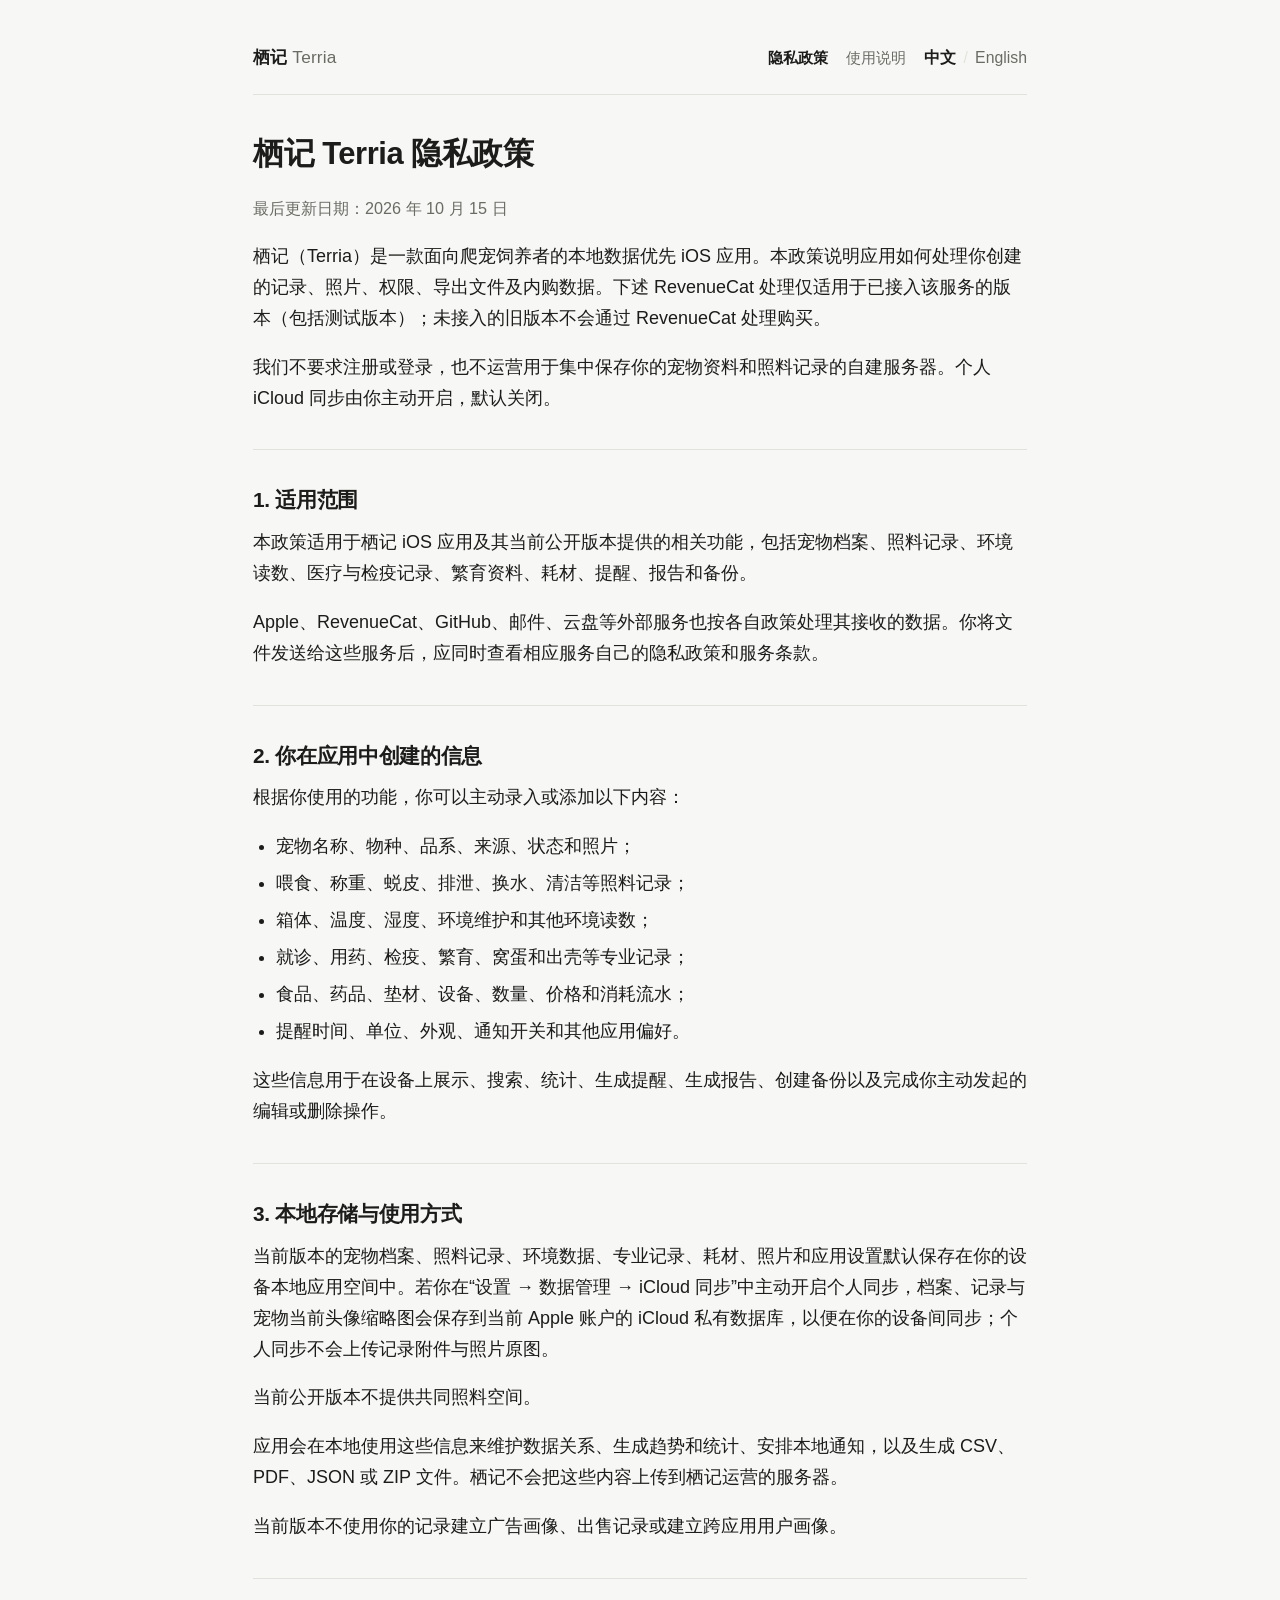
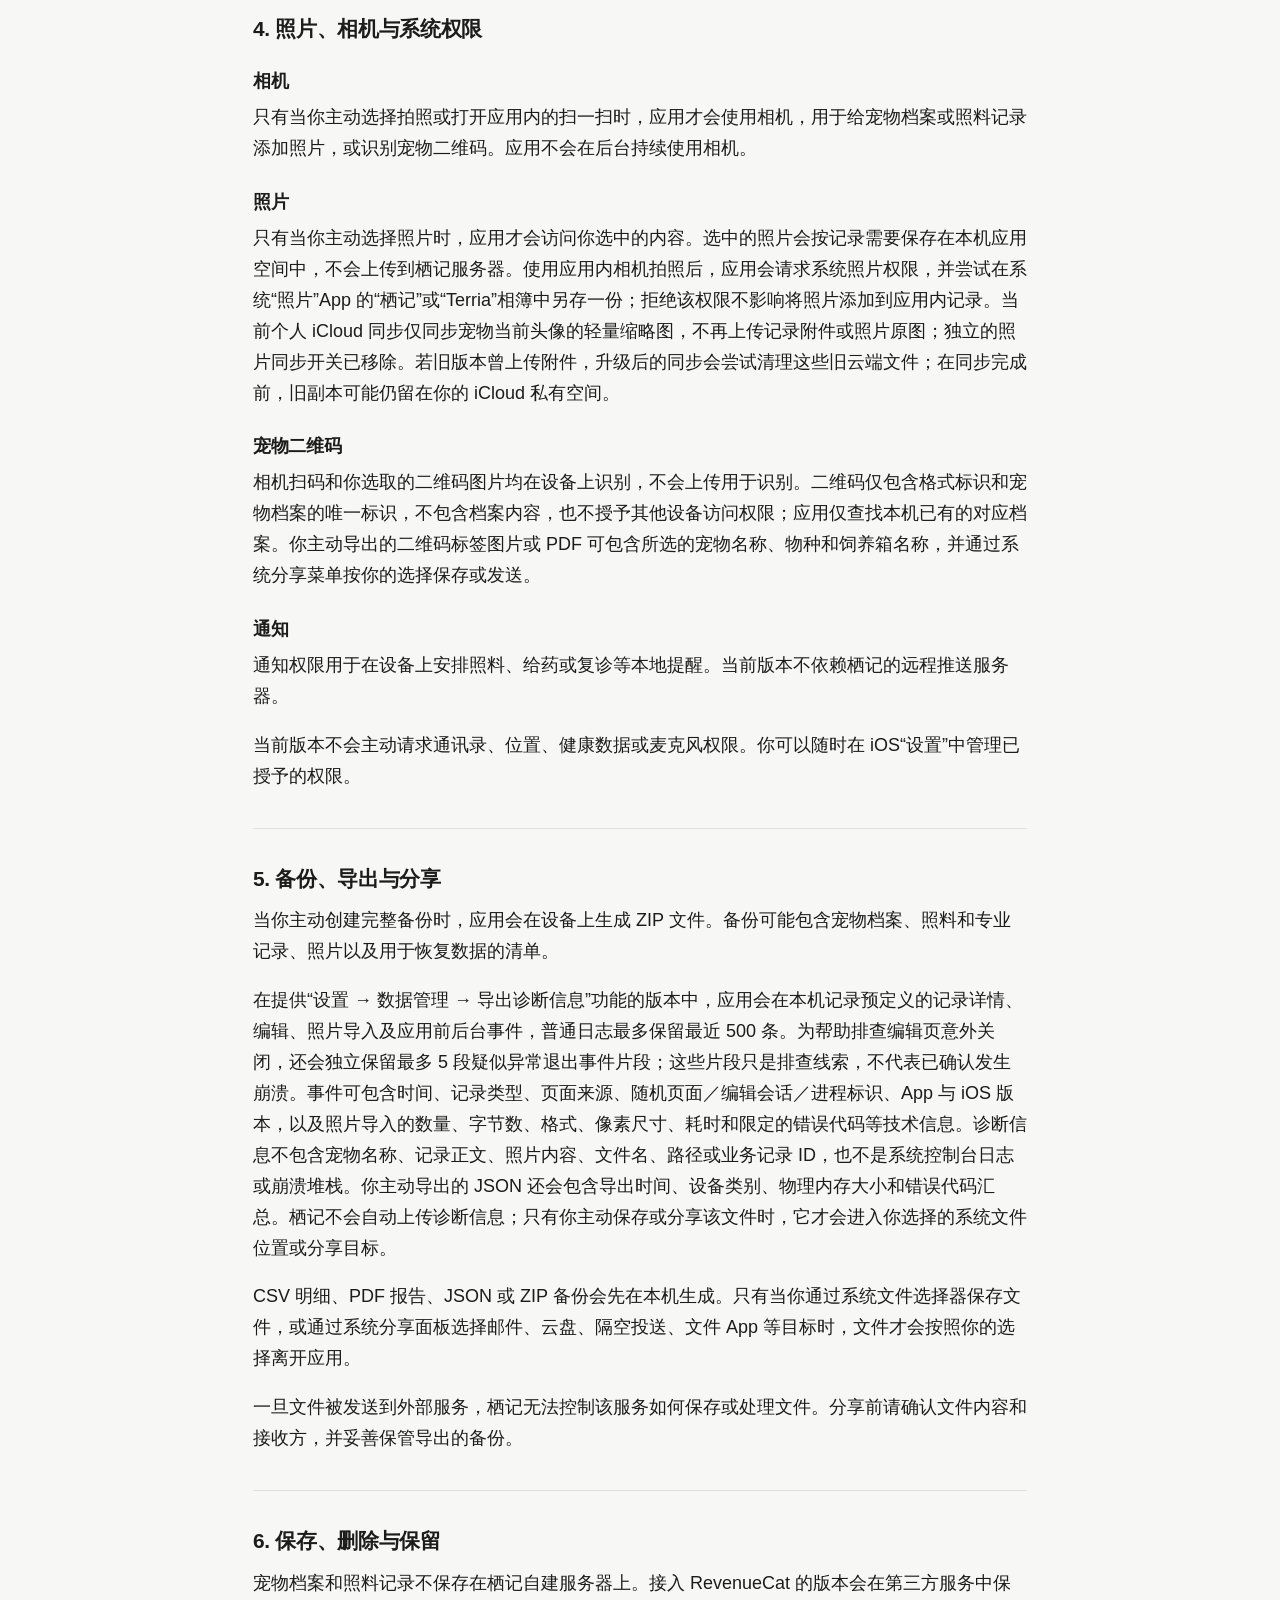
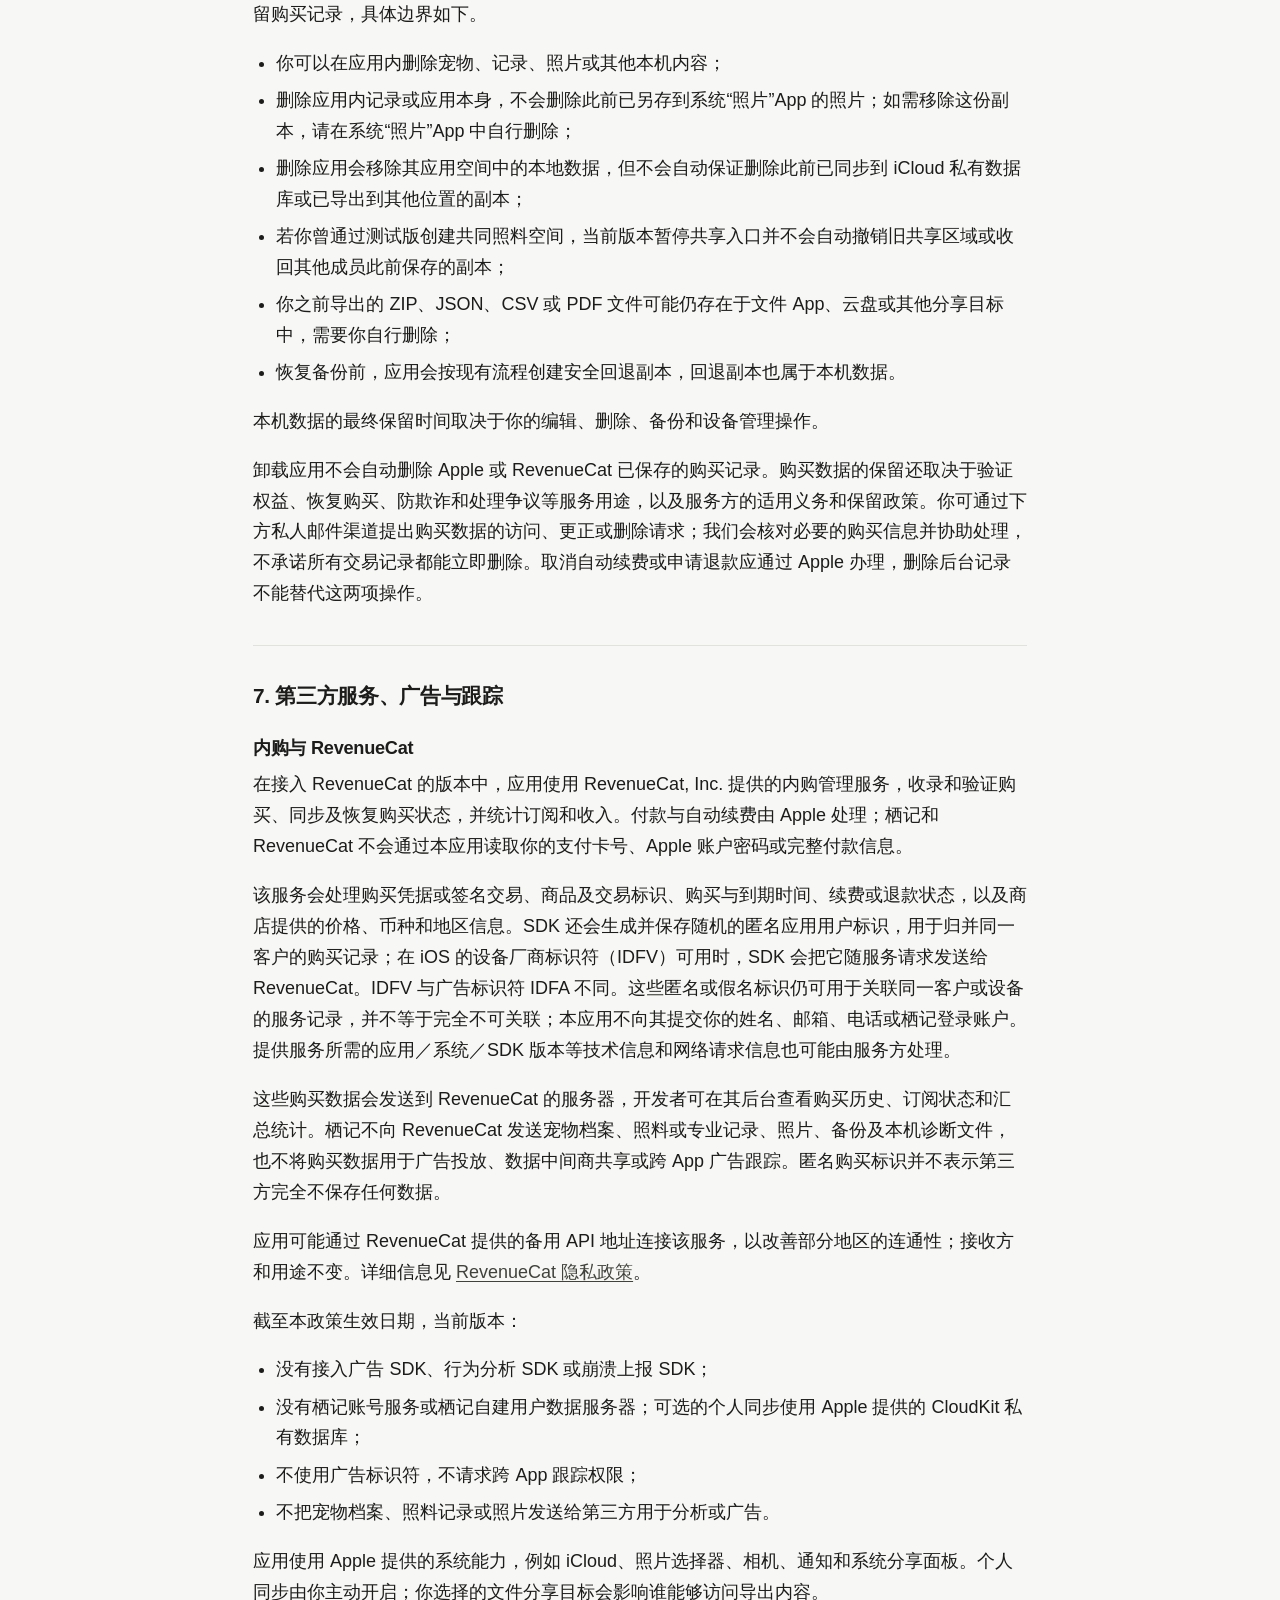
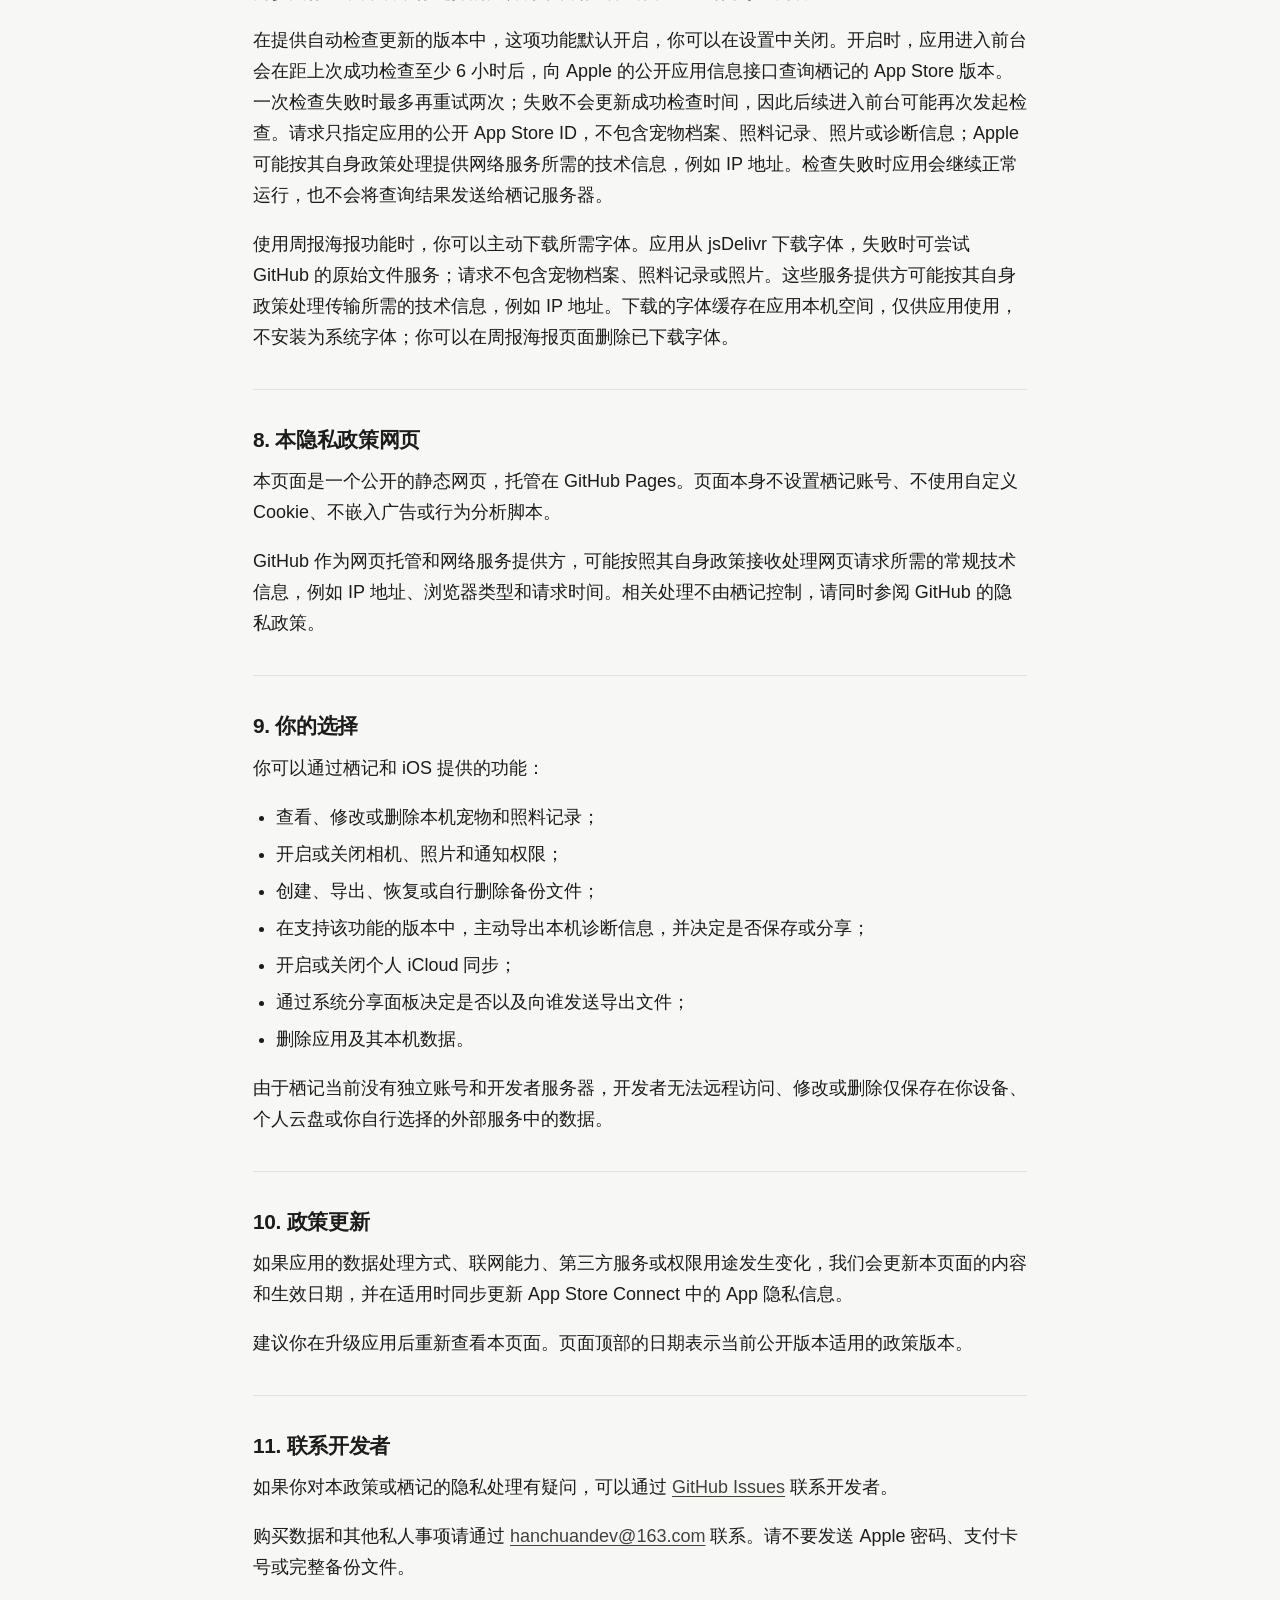
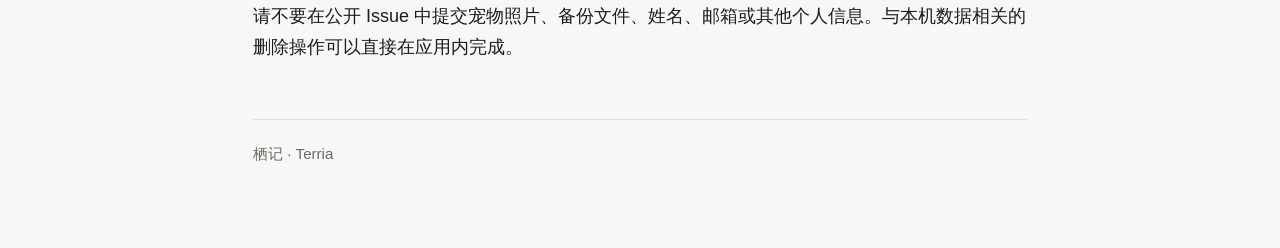
==== commit 4cfae363: "docs: disclose RevenueCat anonymous user and vendor identifiers" ====
--- a/index.html
+++ b/index.html
@@ -29,7 +29,7 @@
     <main>
       <article class="policy policy-zh" lang="zh-CN">
         <h1>栖记 Terria 隐私政策</h1>
-        <p class="updated">最后更新日期：2026 年 10 月 14 日</p>
+        <p class="updated">最后更新日期：2026 年 10 月 15 日</p>
         <p>栖记（Terria）是一款面向爬宠饲养者的本地数据优先 iOS 应用。本政策说明应用如何处理你创建的记录、照片、权限、导出文件及内购数据。下述 RevenueCat 处理仅适用于已接入该服务的版本（包括测试版本）；未接入的旧版本不会通过 RevenueCat 处理购买。</p>
         <p>我们不要求注册或登录，也不运营用于集中保存你的宠物资料和照料记录的自建服务器。个人 iCloud 同步由你主动开启，默认关闭。</p>
 
@@ -102,7 +102,7 @@
         <h2>7. 第三方服务、广告与跟踪</h2>
         <h3>内购与 RevenueCat</h3>
         <p>在接入 RevenueCat 的版本中，应用使用 RevenueCat, Inc. 提供的内购管理服务，收录和验证购买、同步及恢复购买状态，并统计订阅和收入。付款与自动续费由 Apple 处理；栖记和 RevenueCat 不会通过本应用读取你的支付卡号、Apple 账户密码或完整付款信息。</p>
-        <p>该服务会处理购买凭据或签名交易、商品及交易标识、购买与到期时间、续费或退款状态，以及商店提供的价格、币种和地区信息。SDK 还会生成并保存随机的匿名应用用户标识，用于归并同一购买的记录；本应用不向其提交你的姓名、邮箱、电话或栖记登录账户。提供服务所需的应用／系统／SDK 版本等技术信息和网络请求信息也可能由服务方处理。</p>
+        <p>该服务会处理购买凭据或签名交易、商品及交易标识、购买与到期时间、续费或退款状态，以及商店提供的价格、币种和地区信息。SDK 还会生成并保存随机的匿名应用用户标识，用于归并同一客户的购买记录；在 iOS 的设备厂商标识符（IDFV）可用时，SDK 会把它随服务请求发送给 RevenueCat。IDFV 与广告标识符 IDFA 不同。这些匿名或假名标识仍可用于关联同一客户或设备的服务记录，并不等于完全不可关联；本应用不向其提交你的姓名、邮箱、电话或栖记登录账户。提供服务所需的应用／系统／SDK 版本等技术信息和网络请求信息也可能由服务方处理。</p>
         <p>这些购买数据会发送到 RevenueCat 的服务器，开发者可在其后台查看购买历史、订阅状态和汇总统计。栖记不向 RevenueCat 发送宠物档案、照料或专业记录、照片、备份及本机诊断文件，也不将购买数据用于广告投放、数据中间商共享或跨 App 广告跟踪。匿名购买标识并不表示第三方完全不保存任何数据。</p>
         <p>应用可能通过 RevenueCat 提供的备用 API 地址连接该服务，以改善部分地区的连通性；接收方和用途不变。详细信息见 <a href="https://www.revenuecat.com/privacy" target="_blank" rel="noopener noreferrer">RevenueCat 隐私政策</a>。</p>
 
@@ -155,7 +155,7 @@
 
       <article class="policy policy-en" lang="en">
         <h1>Terria Privacy Policy</h1>
-        <p class="updated">Last updated: October 14, 2026</p>
+        <p class="updated">Last updated: October 15, 2026</p>
         <p>Terria is a local-first iOS app for reptile keepers. This policy explains how the app handles records, photos, permissions, exported files, and in-app purchase data. The RevenueCat practices below apply only to versions that integrate the service, including test builds. Earlier versions without that integration do not process purchases through RevenueCat.</p>
         <p>Terria does not require an account or sign-in and does not operate its own server for centrally storing pet profiles or care records. Personal iCloud Sync is opt-in and off by default.</p>
 
@@ -228,7 +228,7 @@
         <h2>7. Third-Party Services, Advertising, and Tracking</h2>
         <h3>In-App Purchases and RevenueCat</h3>
         <p>Versions that integrate RevenueCat use the in-app purchase management service provided by RevenueCat, Inc. to record and validate purchases, synchronize and restore purchase status, and analyze subscriptions and revenue. Apple processes payments and automatic renewals. Neither Terria nor RevenueCat reads your payment card number, Apple Account password, or complete payment details through this app.</p>
-        <p>The service processes purchase receipts or signed transactions, product and transaction identifiers, purchase and expiration dates, renewal or refund status, and store-provided price, currency, and region information. The SDK also generates and stores a random anonymous app user identifier to associate purchase records. Terria does not provide your name, email address, phone number, or a Terria sign-in account to the service. The provider may also process technical information needed to deliver the service, such as app, operating-system and SDK versions, and network request information.</p>
+        <p>The service processes purchase receipts or signed transactions, product and transaction identifiers, purchase and expiration dates, renewal or refund status, and store-provided price, currency, and region information. The SDK also generates and stores a random anonymous App User ID to associate purchases with the same customer. When the iOS identifier for vendor (IDFV) is available, the SDK sends it to RevenueCat with service requests. IDFV is different from the advertising identifier, IDFA. These anonymous or pseudonymous identifiers can still associate service records with the same customer or device; they do not make those records completely unlinkable. Terria does not provide your name, email address, phone number, or a Terria sign-in account to the service. The provider may also process technical information needed to deliver the service, such as app, operating-system and SDK versions, and network request information.</p>
         <p>Purchase data is sent to RevenueCat servers. The developer can view purchase history, subscription status, and aggregate statistics in its dashboard. Terria does not send pet profiles, care or professional records, photos, backups, or local diagnostic files to RevenueCat. Purchase data is not used for advertising, shared with data brokers, or used for cross-app advertising tracking. An anonymous purchase identifier does not mean the third party stores no data.</p>
         <p>The app may connect through an alternative API address provided by RevenueCat to improve connectivity in some regions. This does not change the recipient or purpose. See the <a href="https://www.revenuecat.com/privacy" target="_blank" rel="noopener noreferrer">RevenueCat Privacy Policy</a> for further information.</p>
 
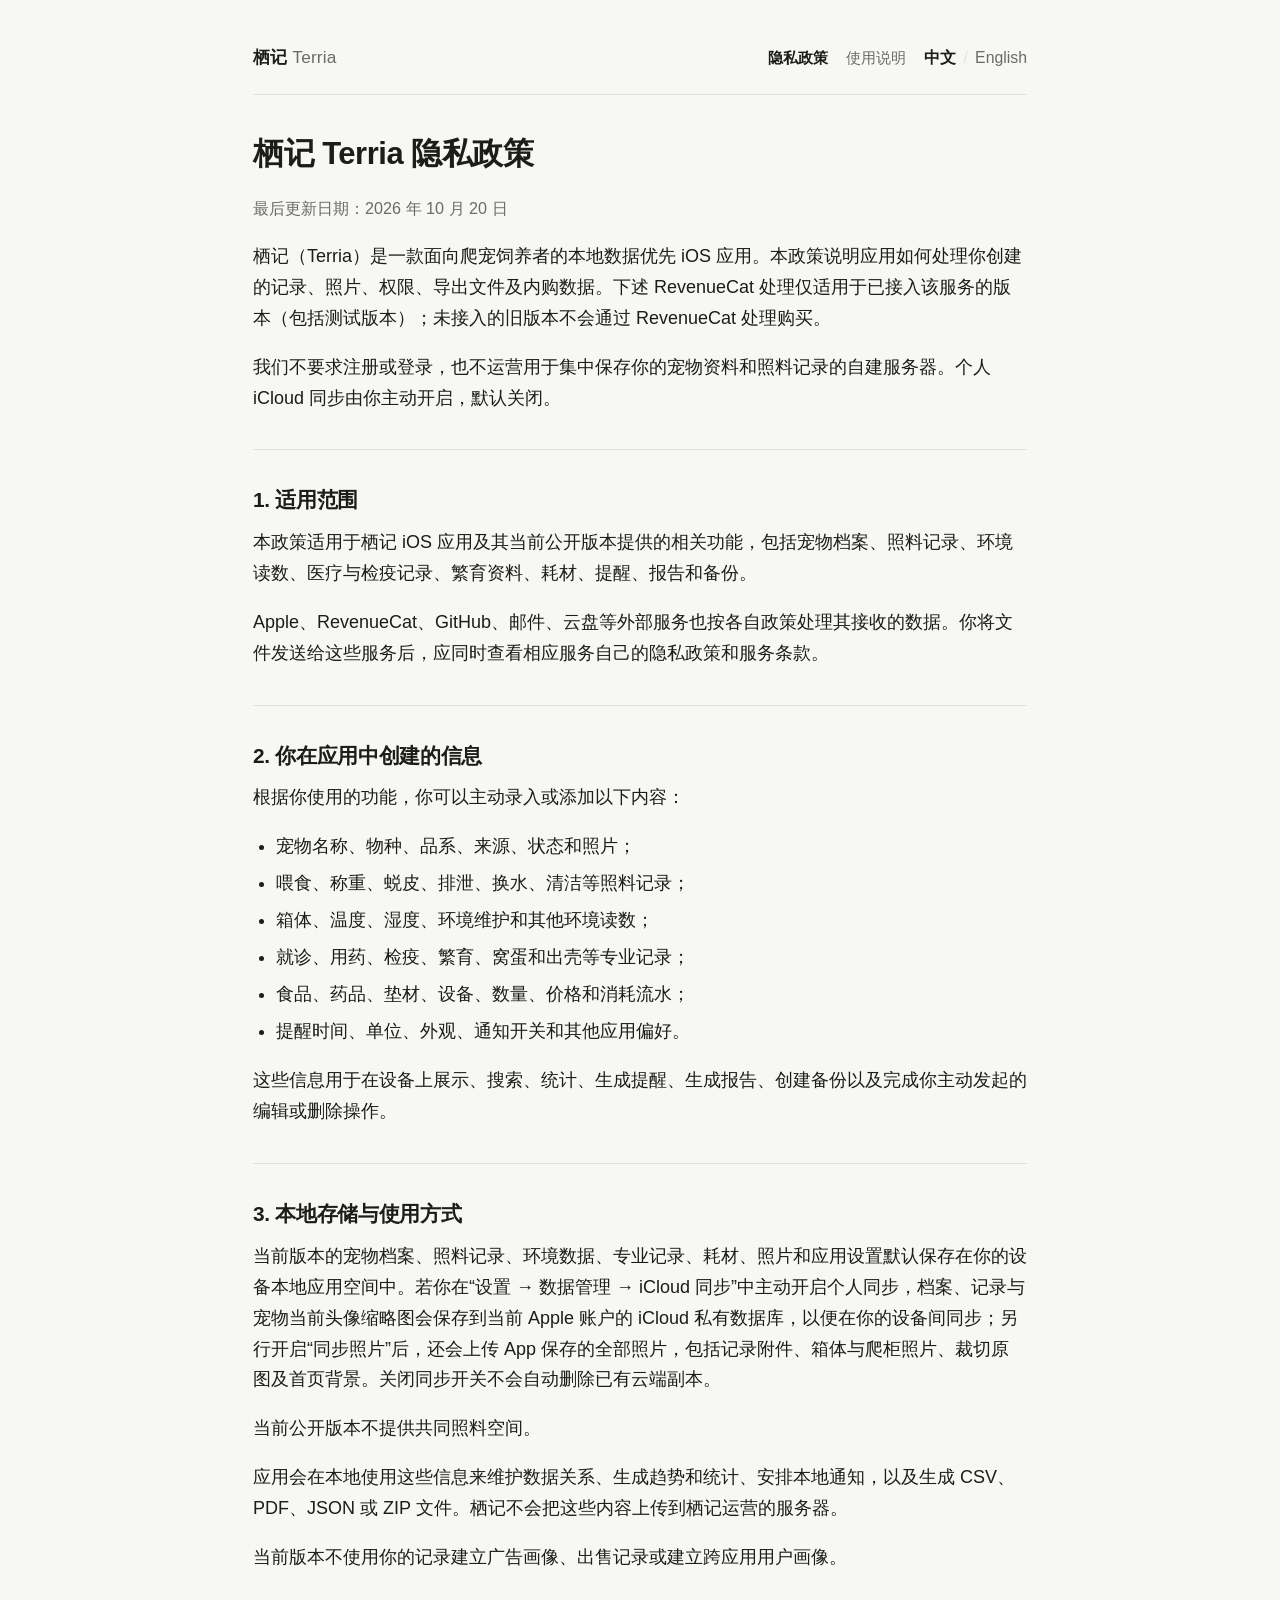
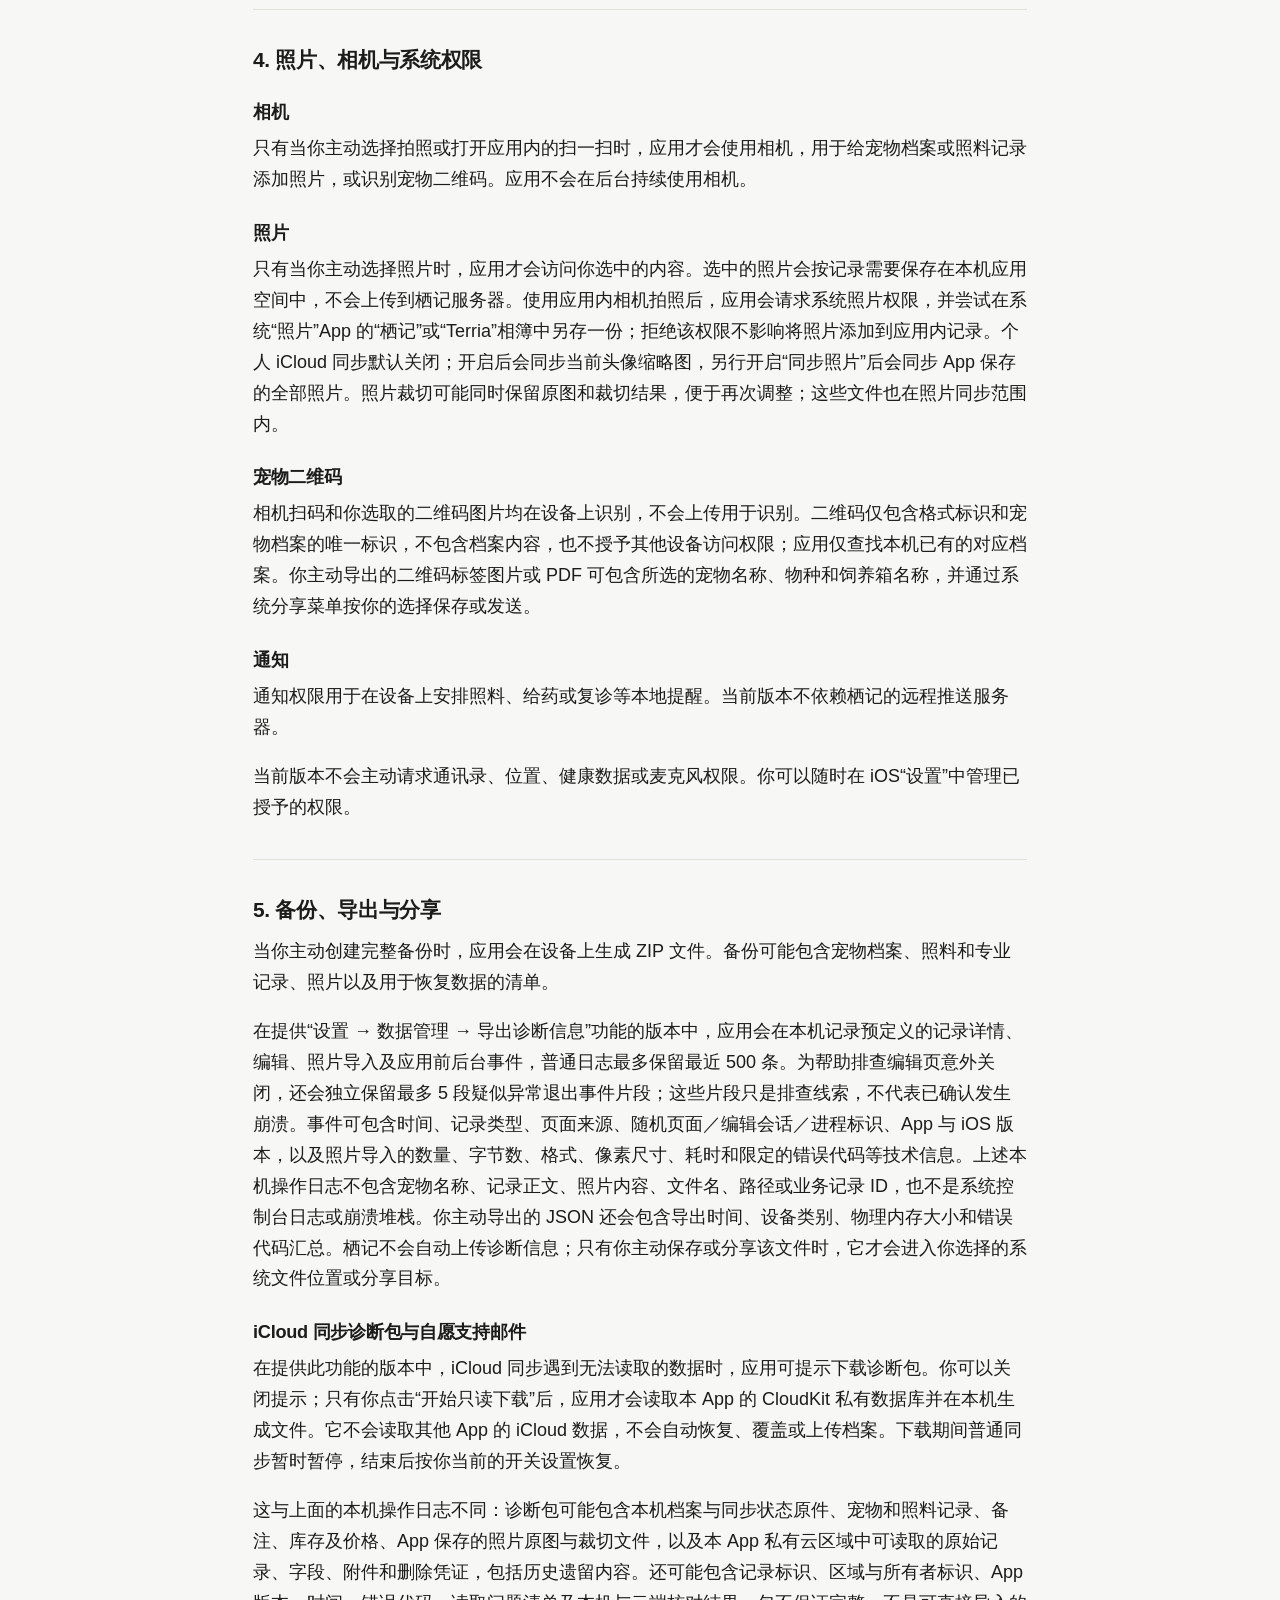
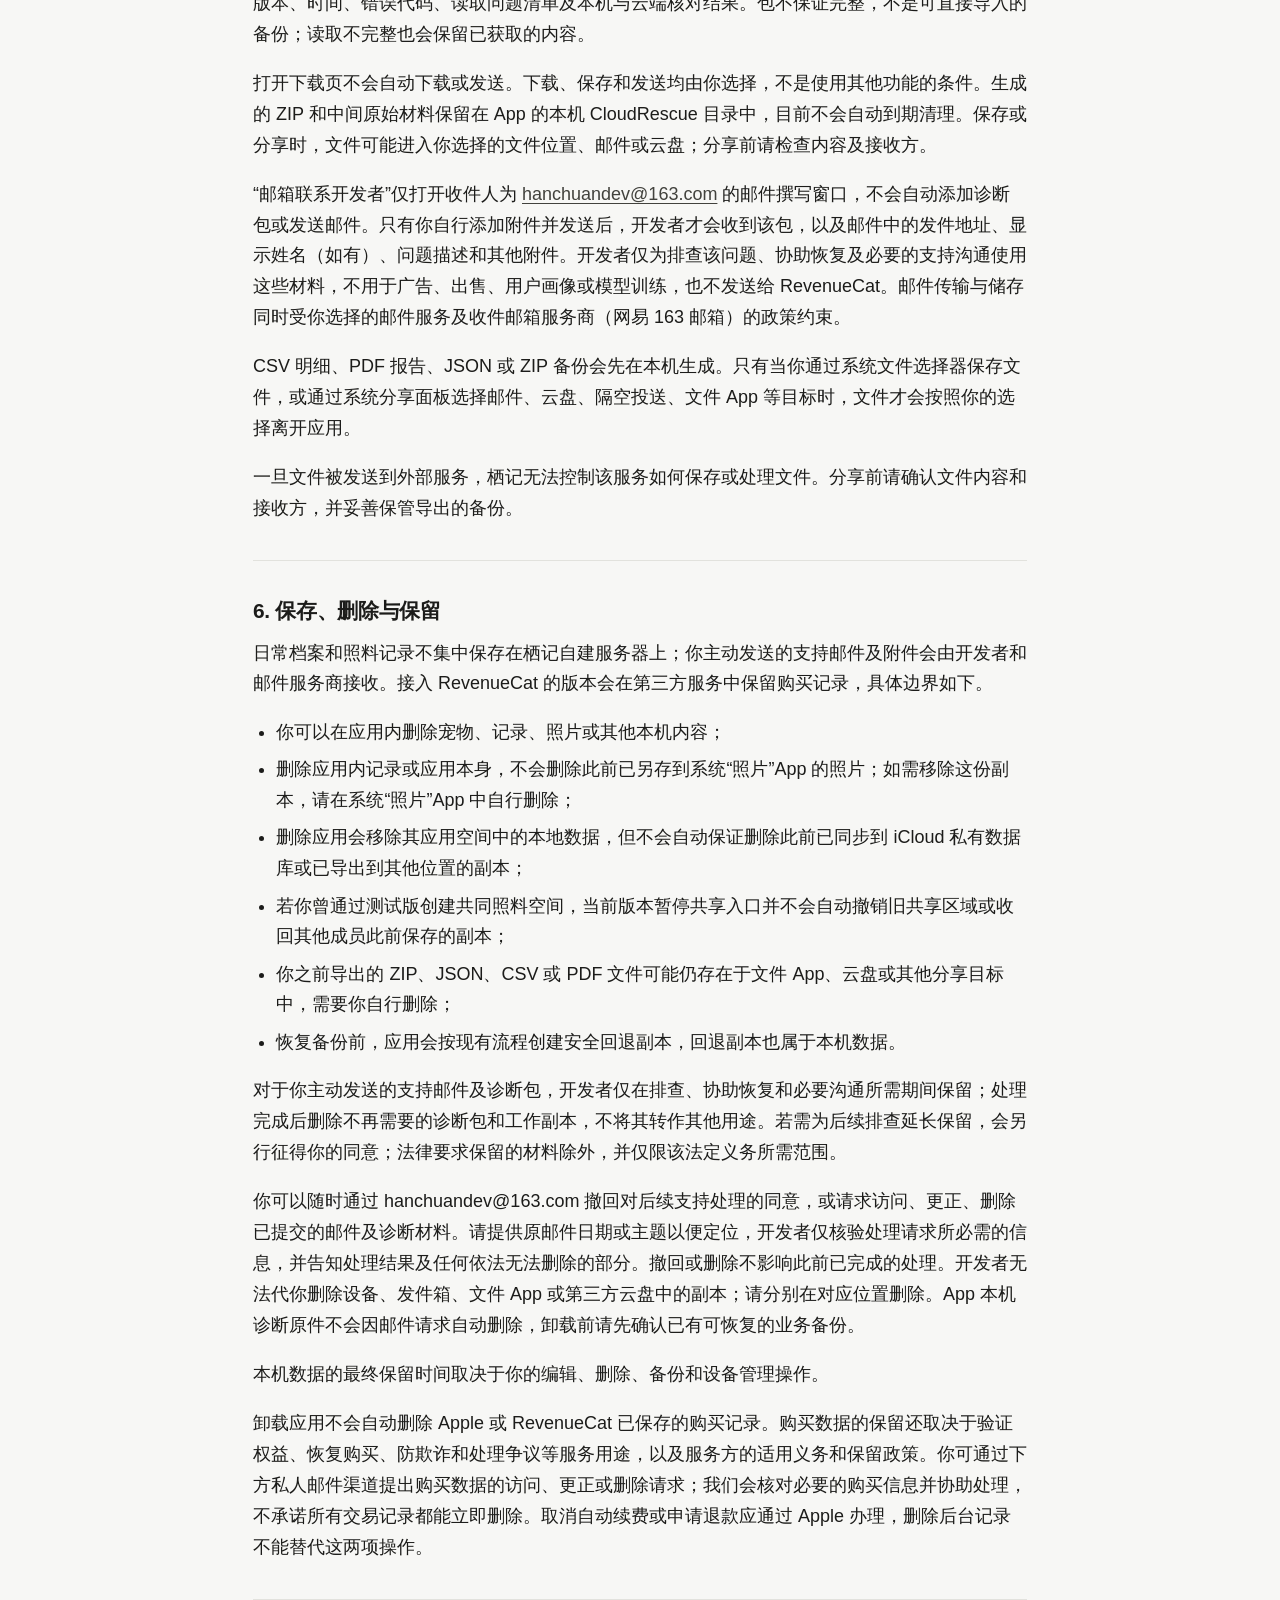
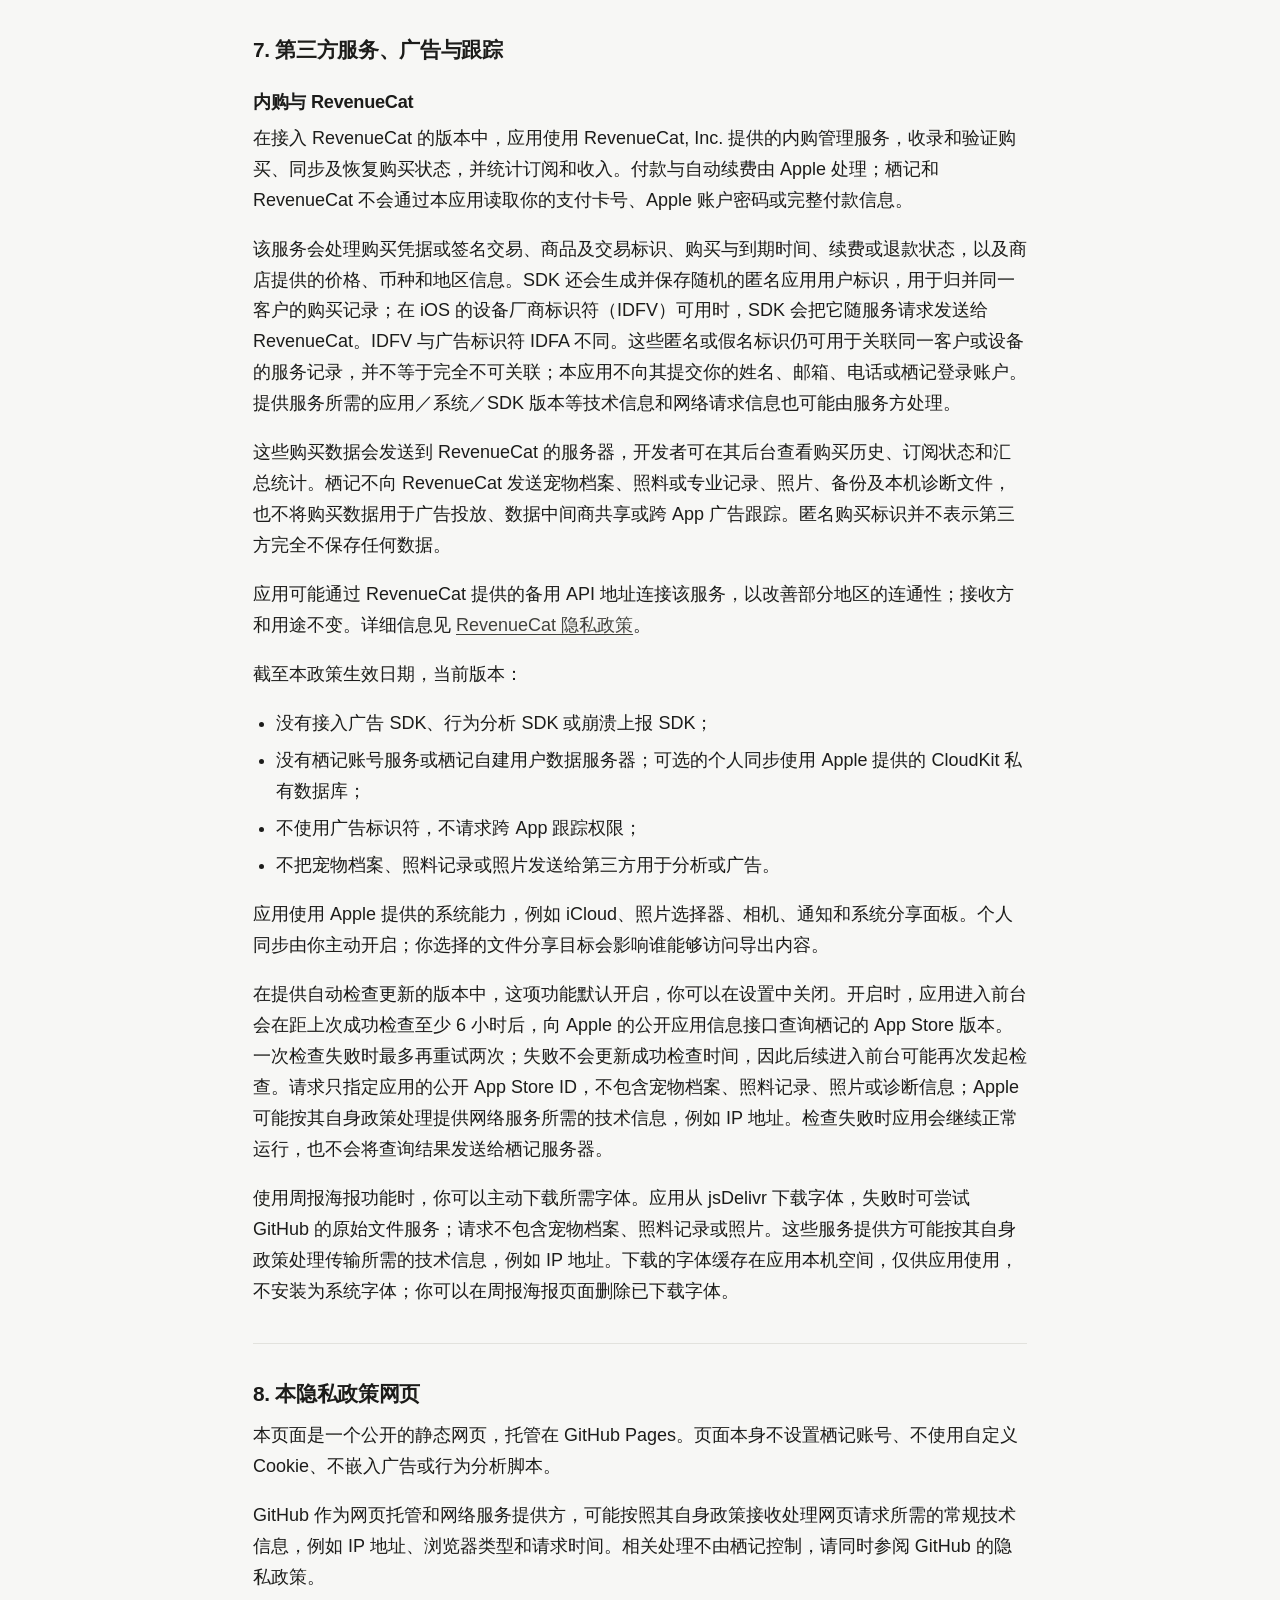
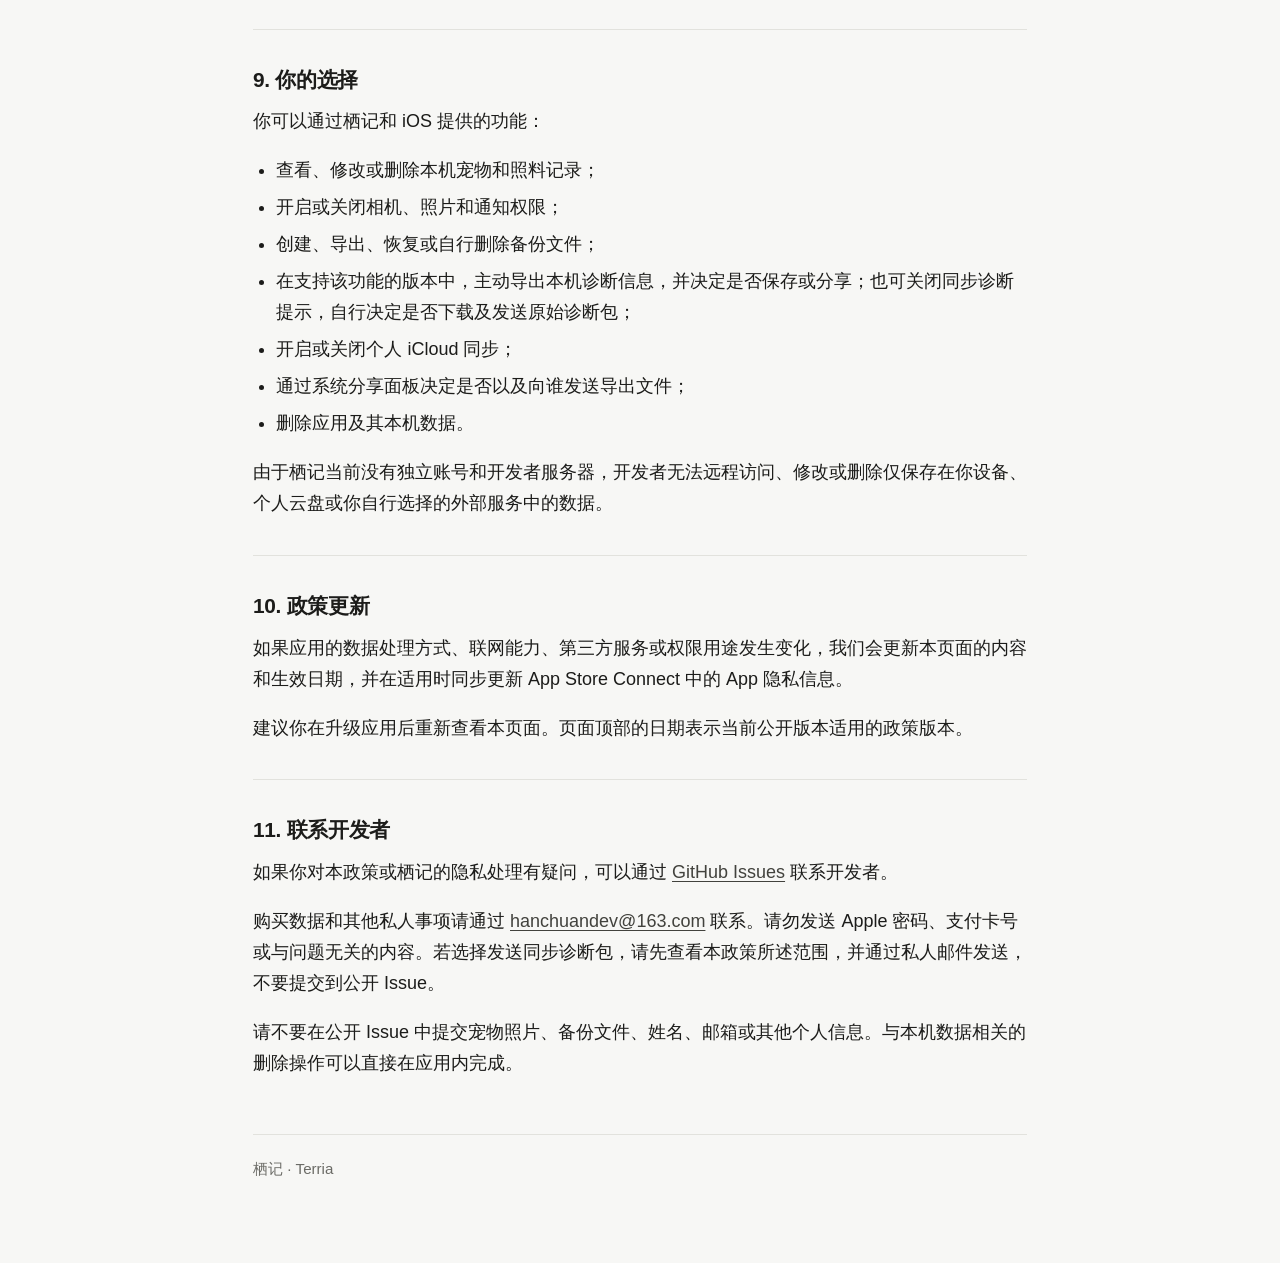
==== commit a7eb00e3: "docs: disclose optional iCloud diagnostic support data handling" ====
--- a/index.html
+++ b/index.html
@@ -29,7 +29,7 @@
     <main>
       <article class="policy policy-zh" lang="zh-CN">
         <h1>栖记 Terria 隐私政策</h1>
-        <p class="updated">最后更新日期：2026 年 10 月 15 日</p>
+        <p class="updated">最后更新日期：2026 年 10 月 20 日</p>
         <p>栖记（Terria）是一款面向爬宠饲养者的本地数据优先 iOS 应用。本政策说明应用如何处理你创建的记录、照片、权限、导出文件及内购数据。下述 RevenueCat 处理仅适用于已接入该服务的版本（包括测试版本）；未接入的旧版本不会通过 RevenueCat 处理购买。</p>
         <p>我们不要求注册或登录，也不运营用于集中保存你的宠物资料和照料记录的自建服务器。个人 iCloud 同步由你主动开启，默认关闭。</p>
 
@@ -56,7 +56,7 @@
         <hr>
 
         <h2>3. 本地存储与使用方式</h2>
-        <p>当前版本的宠物档案、照料记录、环境数据、专业记录、耗材、照片和应用设置默认保存在你的设备本地应用空间中。若你在“设置 → 数据管理 → iCloud 同步”中主动开启个人同步，档案、记录与宠物当前头像缩略图会保存到当前 Apple 账户的 iCloud 私有数据库，以便在你的设备间同步；个人同步不会上传记录附件与照片原图。</p>
+        <p>当前版本的宠物档案、照料记录、环境数据、专业记录、耗材、照片和应用设置默认保存在你的设备本地应用空间中。若你在“设置 → 数据管理 → iCloud 同步”中主动开启个人同步，档案、记录与宠物当前头像缩略图会保存到当前 Apple 账户的 iCloud 私有数据库，以便在你的设备间同步；另行开启“同步照片”后，还会上传 App 保存的全部照片，包括记录附件、箱体与爬柜照片、裁切原图及首页背景。关闭同步开关不会自动删除已有云端副本。</p>
         <p>当前公开版本不提供共同照料空间。</p>
         <p>应用会在本地使用这些信息来维护数据关系、生成趋势和统计、安排本地通知，以及生成 CSV、PDF、JSON 或 ZIP 文件。栖记不会把这些内容上传到栖记运营的服务器。</p>
         <p>当前版本不使用你的记录建立广告画像、出售记录或建立跨应用用户画像。</p>
@@ -67,7 +67,7 @@
         <h3>相机</h3>
         <p>只有当你主动选择拍照或打开应用内的扫一扫时，应用才会使用相机，用于给宠物档案或照料记录添加照片，或识别宠物二维码。应用不会在后台持续使用相机。</p>
         <h3>照片</h3>
-        <p>只有当你主动选择照片时，应用才会访问你选中的内容。选中的照片会按记录需要保存在本机应用空间中，不会上传到栖记服务器。使用应用内相机拍照后，应用会请求系统照片权限，并尝试在系统“照片”App 的“栖记”或“Terria”相簿中另存一份；拒绝该权限不影响将照片添加到应用内记录。当前个人 iCloud 同步仅同步宠物当前头像的轻量缩略图，不再上传记录附件或照片原图；独立的照片同步开关已移除。若旧版本曾上传附件，升级后的同步会尝试清理这些旧云端文件；在同步完成前，旧副本可能仍留在你的 iCloud 私有空间。</p>
+        <p>只有当你主动选择照片时，应用才会访问你选中的内容。选中的照片会按记录需要保存在本机应用空间中，不会上传到栖记服务器。使用应用内相机拍照后，应用会请求系统照片权限，并尝试在系统“照片”App 的“栖记”或“Terria”相簿中另存一份；拒绝该权限不影响将照片添加到应用内记录。个人 iCloud 同步默认关闭；开启后会同步当前头像缩略图，另行开启“同步照片”后会同步 App 保存的全部照片。照片裁切可能同时保留原图和裁切结果，便于再次调整；这些文件也在照片同步范围内。</p>
         <h3>宠物二维码</h3>
         <p>相机扫码和你选取的二维码图片均在设备上识别，不会上传用于识别。二维码仅包含格式标识和宠物档案的唯一标识，不包含档案内容，也不授予其他设备访问权限；应用仅查找本机已有的对应档案。你主动导出的二维码标签图片或 PDF 可包含所选的宠物名称、物种和饲养箱名称，并通过系统分享菜单按你的选择保存或发送。</p>
         <h3>通知</h3>
@@ -78,14 +78,19 @@
 
         <h2>5. 备份、导出与分享</h2>
         <p>当你主动创建完整备份时，应用会在设备上生成 ZIP 文件。备份可能包含宠物档案、照料和专业记录、照片以及用于恢复数据的清单。</p>
-        <p>在提供“设置 → 数据管理 → 导出诊断信息”功能的版本中，应用会在本机记录预定义的记录详情、编辑、照片导入及应用前后台事件，普通日志最多保留最近 500 条。为帮助排查编辑页意外关闭，还会独立保留最多 5 段疑似异常退出事件片段；这些片段只是排查线索，不代表已确认发生崩溃。事件可包含时间、记录类型、页面来源、随机页面／编辑会话／进程标识、App 与 iOS 版本，以及照片导入的数量、字节数、格式、像素尺寸、耗时和限定的错误代码等技术信息。诊断信息不包含宠物名称、记录正文、照片内容、文件名、路径或业务记录 ID，也不是系统控制台日志或崩溃堆栈。你主动导出的 JSON 还会包含导出时间、设备类别、物理内存大小和错误代码汇总。栖记不会自动上传诊断信息；只有你主动保存或分享该文件时，它才会进入你选择的系统文件位置或分享目标。</p>
+        <p>在提供“设置 → 数据管理 → 导出诊断信息”功能的版本中，应用会在本机记录预定义的记录详情、编辑、照片导入及应用前后台事件，普通日志最多保留最近 500 条。为帮助排查编辑页意外关闭，还会独立保留最多 5 段疑似异常退出事件片段；这些片段只是排查线索，不代表已确认发生崩溃。事件可包含时间、记录类型、页面来源、随机页面／编辑会话／进程标识、App 与 iOS 版本，以及照片导入的数量、字节数、格式、像素尺寸、耗时和限定的错误代码等技术信息。上述本机操作日志不包含宠物名称、记录正文、照片内容、文件名、路径或业务记录 ID，也不是系统控制台日志或崩溃堆栈。你主动导出的 JSON 还会包含导出时间、设备类别、物理内存大小和错误代码汇总。栖记不会自动上传诊断信息；只有你主动保存或分享该文件时，它才会进入你选择的系统文件位置或分享目标。</p>
+        <h3>iCloud 同步诊断包与自愿支持邮件</h3>
+        <p>在提供此功能的版本中，iCloud 同步遇到无法读取的数据时，应用可提示下载诊断包。你可以关闭提示；只有你点击“开始只读下载”后，应用才会读取本 App 的 CloudKit 私有数据库并在本机生成文件。它不会读取其他 App 的 iCloud 数据，不会自动恢复、覆盖或上传档案。下载期间普通同步暂时暂停，结束后按你当前的开关设置恢复。</p>
+        <p>这与上面的本机操作日志不同：诊断包可能包含本机档案与同步状态原件、宠物和照料记录、备注、库存及价格、App 保存的照片原图与裁切文件，以及本 App 私有云区域中可读取的原始记录、字段、附件和删除凭证，包括历史遗留内容。还可能包含记录标识、区域与所有者标识、App 版本、时间、错误代码、读取问题清单及本机与云端核对结果。包不保证完整，不是可直接导入的备份；读取不完整也会保留已获取的内容。</p>
+        <p>打开下载页不会自动下载或发送。下载、保存和发送均由你选择，不是使用其他功能的条件。生成的 ZIP 和中间原始材料保留在 App 的本机 CloudRescue 目录中，目前不会自动到期清理。保存或分享时，文件可能进入你选择的文件位置、邮件或云盘；分享前请检查内容及接收方。</p>
+        <p>“邮箱联系开发者”仅打开收件人为 <a href="mailto:hanchuandev@163.com">hanchuandev@163.com</a> 的邮件撰写窗口，不会自动添加诊断包或发送邮件。只有你自行添加附件并发送后，开发者才会收到该包，以及邮件中的发件地址、显示姓名（如有）、问题描述和其他附件。开发者仅为排查该问题、协助恢复及必要的支持沟通使用这些材料，不用于广告、出售、用户画像或模型训练，也不发送给 RevenueCat。邮件传输与储存同时受你选择的邮件服务及收件邮箱服务商（网易 163 邮箱）的政策约束。</p>
         <p>CSV 明细、PDF 报告、JSON 或 ZIP 备份会先在本机生成。只有当你通过系统文件选择器保存文件，或通过系统分享面板选择邮件、云盘、隔空投送、文件 App 等目标时，文件才会按照你的选择离开应用。</p>
         <p>一旦文件被发送到外部服务，栖记无法控制该服务如何保存或处理文件。分享前请确认文件内容和接收方，并妥善保管导出的备份。</p>
 
         <hr>
 
         <h2>6. 保存、删除与保留</h2>
-        <p>宠物档案和照料记录不保存在栖记自建服务器上。接入 RevenueCat 的版本会在第三方服务中保留购买记录，具体边界如下。</p>
+        <p>日常档案和照料记录不集中保存在栖记自建服务器上；你主动发送的支持邮件及附件会由开发者和邮件服务商接收。接入 RevenueCat 的版本会在第三方服务中保留购买记录，具体边界如下。</p>
         <ul>
           <li>你可以在应用内删除宠物、记录、照片或其他本机内容；</li>
           <li>删除应用内记录或应用本身，不会删除此前已另存到系统“照片”App 的照片；如需移除这份副本，请在系统“照片”App 中自行删除；</li>
@@ -94,6 +99,8 @@
           <li>你之前导出的 ZIP、JSON、CSV 或 PDF 文件可能仍存在于文件 App、云盘或其他分享目标中，需要你自行删除；</li>
           <li>恢复备份前，应用会按现有流程创建安全回退副本，回退副本也属于本机数据。</li>
         </ul>
+        <p>对于你主动发送的支持邮件及诊断包，开发者仅在排查、协助恢复和必要沟通所需期间保留；处理完成后删除不再需要的诊断包和工作副本，不将其转作其他用途。若需为后续排查延长保留，会另行征得你的同意；法律要求保留的材料除外，并仅限该法定义务所需范围。</p>
+        <p>你可以随时通过 hanchuandev@163.com 撤回对后续支持处理的同意，或请求访问、更正、删除已提交的邮件及诊断材料。请提供原邮件日期或主题以便定位，开发者仅核验处理请求所必需的信息，并告知处理结果及任何依法无法删除的部分。撤回或删除不影响此前已完成的处理。开发者无法代你删除设备、发件箱、文件 App 或第三方云盘中的副本；请分别在对应位置删除。App 本机诊断原件不会因邮件请求自动删除，卸载前请先确认已有可恢复的业务备份。</p>
         <p>本机数据的最终保留时间取决于你的编辑、删除、备份和设备管理操作。</p>
         <p>卸载应用不会自动删除 Apple 或 RevenueCat 已保存的购买记录。购买数据的保留还取决于验证权益、恢复购买、防欺诈和处理争议等服务用途，以及服务方的适用义务和保留政策。你可通过下方私人邮件渠道提出购买数据的访问、更正或删除请求；我们会核对必要的购买信息并协助处理，不承诺所有交易记录都能立即删除。取消自动续费或申请退款应通过 Apple 办理，删除后台记录不能替代这两项操作。</p>
 
@@ -132,7 +139,7 @@
           <li>查看、修改或删除本机宠物和照料记录；</li>
           <li>开启或关闭相机、照片和通知权限；</li>
           <li>创建、导出、恢复或自行删除备份文件；</li>
-          <li>在支持该功能的版本中，主动导出本机诊断信息，并决定是否保存或分享；</li>
+          <li>在支持该功能的版本中，主动导出本机诊断信息，并决定是否保存或分享；也可关闭同步诊断提示，自行决定是否下载及发送原始诊断包；</li>
           <li>开启或关闭个人 iCloud 同步；</li>
           <li>通过系统分享面板决定是否以及向谁发送导出文件；</li>
           <li>删除应用及其本机数据。</li>
@@ -149,13 +156,13 @@
 
         <h2>11. 联系开发者</h2>
         <p>如果你对本政策或栖记的隐私处理有疑问，可以通过 <a href="https://github.com/hanchuan8/terria-privacy/issues" target="_blank" rel="noopener noreferrer">GitHub Issues</a> 联系开发者。</p>
-        <p>购买数据和其他私人事项请通过 <a href="mailto:hanchuandev@163.com">hanchuandev@163.com</a> 联系。请不要发送 Apple 密码、支付卡号或完整备份文件。</p>
+        <p>购买数据和其他私人事项请通过 <a href="mailto:hanchuandev@163.com">hanchuandev@163.com</a> 联系。请勿发送 Apple 密码、支付卡号或与问题无关的内容。若选择发送同步诊断包，请先查看本政策所述范围，并通过私人邮件发送，不要提交到公开 Issue。</p>
         <p>请不要在公开 Issue 中提交宠物照片、备份文件、姓名、邮箱或其他个人信息。与本机数据相关的删除操作可以直接在应用内完成。</p>
       </article>
 
       <article class="policy policy-en" lang="en">
         <h1>Terria Privacy Policy</h1>
-        <p class="updated">Last updated: October 15, 2026</p>
+        <p class="updated">Last updated: October 20, 2026</p>
         <p>Terria is a local-first iOS app for reptile keepers. This policy explains how the app handles records, photos, permissions, exported files, and in-app purchase data. The RevenueCat practices below apply only to versions that integrate the service, including test builds. Earlier versions without that integration do not process purchases through RevenueCat.</p>
         <p>Terria does not require an account or sign-in and does not operate its own server for centrally storing pet profiles or care records. Personal iCloud Sync is opt-in and off by default.</p>
 
@@ -182,7 +189,7 @@
         <hr>
 
         <h2>3. Local Storage and Use</h2>
-        <p>In the current version, pet profiles, care records, environment data, professional records, supplies, photos, and app settings are stored in the app’s local storage by default. If you enable personal sync under Settings → Data Management → iCloud Sync, profiles, records, and current pet-avatar thumbnails are also stored in the private iCloud database of the current Apple Account for synchronization across your devices. Personal sync does not upload record attachments or original photos.</p>
+        <p>In the current version, pet profiles, care records, environment data, professional records, supplies, photos, and app settings are stored in the app’s local storage by default. If you enable personal sync under Settings → Data Management → iCloud Sync, profiles, records, and current pet-avatar thumbnails are also stored in the private iCloud database of the current Apple Account for synchronization across your devices. If you also enable Sync Photos, all photos saved by the app are uploaded, including record attachments, enclosure and rack photos, crop originals, and home backgrounds. Turning sync off does not automatically delete existing cloud copies.</p>
         <p>Shared Care spaces are not available in the current public release.</p>
         <p>The app uses this information locally to maintain relationships between records, calculate trends and summaries, schedule local notifications, and generate CSV, PDF, JSON, or ZIP files. Terria does not upload this content to a server operated by Terria.</p>
         <p>The current version does not use your records to build advertising profiles, sell your records, or create a cross-app user profile.</p>
@@ -193,7 +200,7 @@
         <h3>Camera</h3>
         <p>The app uses the camera only when you choose to take a photo for a pet profile or care record, or open the in-app scanner to read a pet QR code. It does not continuously use the camera in the background.</p>
         <h3>Photos</h3>
-        <p>The app accesses existing photos only when you choose them. Selected photos are stored in the app's local space as needed for your records and are not uploaded to a Terria server. After you take a photo with the in-app camera, Terria requests access to your photo library and attempts to save a separate copy in a “栖记” or “Terria” album in Apple's Photos app. Declining that permission does not prevent you from adding the photo to an in-app record. Current personal iCloud Sync includes only lightweight thumbnails of current pet avatars; it no longer uploads record attachments or original photos. The separate photo-sync switch has been removed. If an older version uploaded attachments, the app attempts to remove those older cloud files when it next syncs; copies may remain in your private iCloud space until that sync completes.</p>
+        <p>The app accesses existing photos only when you choose them. Selected photos are stored in the app's local space as needed for your records and are not uploaded to a Terria server. After you take a photo with the in-app camera, Terria requests access to your photo library and attempts to save a separate copy in a “栖记” or “Terria” album in Apple's Photos app. Declining that permission does not prevent you from adding the photo to an in-app record. Personal iCloud Sync is off by default. When enabled, it includes current avatar thumbnails; enabling Sync Photos separately includes all photos saved by the app. Cropping may retain both an original and a cropped image for later adjustments, and those files are included in photo sync.</p>
         <h3>Pet QR Codes</h3>
         <p>Camera scans and QR images you select are decoded on your device, without uploading them for recognition. A QR code contains only a format identifier and a unique pet-profile identifier, not profile contents or permission to access data on another device. The app looks up the corresponding profile only among those already on the current device. QR label images or PDFs you export may include the pet name, species, and enclosure name you choose to display. They are saved or sent through the system share sheet at your direction.</p>
         <h3>Notifications</h3>
@@ -204,14 +211,19 @@
 
         <h2>5. Backups, Exports, and Sharing</h2>
         <p>When you actively create a complete backup, the app generates a ZIP file on your device. It may contain pet profiles, care and professional records, photos, and the manifest needed to restore the data.</p>
-        <p>In versions that offer Settings → Data Management → Export Diagnostics, the app records predefined events from record details, editing, photo imports, and app foreground or background transitions on your device. The regular log retains up to 500 recent events. Up to five separate event excerpts may also be kept to help investigate a suspected unexpected exit from an edit page; these are diagnostic clues, not confirmation of a crash. Events may include timestamps, record type, page origin, random page, edit-session and process identifiers, app and iOS versions, and technical photo-import details such as count, byte size, format, pixel dimensions, duration, and limited error codes. Diagnostics do not contain pet names, record text, photo contents, file names, paths, or business record IDs; they are not system console logs or crash stacks. A JSON file you choose to export also includes the export time, device category, physical memory size, and an error-code summary. Terria does not upload diagnostics automatically. The file goes to a system file location or sharing destination only when you choose to save or share it.</p>
+        <p>In versions that offer Settings → Data Management → Export Diagnostics, the app records predefined events from record details, editing, photo imports, and app foreground or background transitions on your device. The regular log retains up to 500 recent events. Up to five separate event excerpts may also be kept to help investigate a suspected unexpected exit from an edit page; these are diagnostic clues, not confirmation of a crash. Events may include timestamps, record type, page origin, random page, edit-session and process identifiers, app and iOS versions, and technical photo-import details such as count, byte size, format, pixel dimensions, duration, and limited error codes. These local activity logs do not contain pet names, record text, photo contents, file names, paths, or business record IDs; they are not system console logs or crash stacks. A JSON file you choose to export also includes the export time, device category, physical memory size, and an error-code summary. Terria does not upload diagnostics automatically. The file goes to a system file location or sharing destination only when you choose to save or share it.</p>
+        <h3>iCloud Sync Diagnostic Packages and Optional Support Email</h3>
+        <p>In versions that offer this feature, unreadable iCloud sync data may prompt an offer to download a diagnostic package. You can dismiss it. Only choosing Start Read-Only Download reads this app’s private CloudKit database and creates files locally. It does not read other apps’ iCloud data or automatically restore, overwrite, or upload profiles. Regular sync is paused during the download and resumes according to your current switch setting afterward.</p>
+        <p>Unlike the local activity logs above, this package may contain original local profile and sync-state files, pet and care records, notes, inventory and prices, original and cropped photos saved by the app, and readable raw records, fields, attachments, and deletion markers in this app’s private cloud zones, including legacy content. It may also contain record, zone and owner identifiers, app versions, timestamps, error codes, a list of reading issues, and local-to-cloud comparison results. It may be incomplete and is not a directly importable backup; readable material is retained even when some reads fail.</p>
+        <p>Opening the download screen does not download or send anything automatically. Downloading, saving, and sending are your choices and are not conditions for using other features. ZIP files and intermediate raw material remain in the app’s local CloudRescue directory, with no automatic expiry cleanup at present. Saving or sharing may place files in the location, email service, or cloud storage you choose. Review the contents and recipient before sharing.</p>
+        <p>Email Developer only opens a draft addressed to <a href="mailto:hanchuandev@163.com">hanchuandev@163.com</a>; it does not attach the package or send the email automatically. The developer receives the package only if you attach and send it, together with your sender address, display name if provided, problem description, and any other attachments. The developer uses these materials only to investigate the issue, assist recovery, and communicate about support, not for advertising, sale, profiling, or model training, and does not send them to RevenueCat. Email transmission and storage are also governed by your chosen email provider and the recipient mailbox provider, NetEase 163 Mail.</p>
         <p>CSV details, PDF reports, JSON files, and ZIP backups are generated locally first. A file leaves the app only when you save it through the system file picker or choose a destination such as Mail, cloud storage, AirDrop, or Files through the system share sheet.</p>
         <p>After a file is sent to an external service, Terria cannot control how that service stores or handles it. Please review the file and recipient before sharing and keep exported backups secure.</p>
 
         <hr>
 
         <h2>6. Retention and Deletion</h2>
-        <p>Pet profiles and care records are not stored on a Terria-operated server. Versions that integrate RevenueCat retain purchase records with the third-party service, as described below.</p>
+        <p>Everyday pet profiles and care records are not centrally stored on a Terria-operated server. Support emails and attachments you choose to send are received by the developer and email provider. Versions that integrate RevenueCat retain purchase records with the third-party service, as described below.</p>
         <ul>
           <li>You can delete pets, records, photos, and other local content in the app;</li>
           <li>Deleting an in-app record or uninstalling Terria does not remove a photo already saved in Apple's Photos app; delete that separate copy in Photos if you no longer want it;</li>
@@ -220,6 +232,8 @@
           <li>Previously exported ZIP, JSON, CSV, or PDF files may remain in Files, cloud storage, or another sharing destination and must be deleted by you;</li>
           <li>Before a restore, the app creates a safety rollback copy under its existing workflow; that copy is also local device data.</li>
         </ul>
+        <p>The developer retains support emails and diagnostic packages you submit only as long as needed to investigate, assist recovery, and communicate about the issue. Once the request is resolved, diagnostic packages and working copies that are no longer needed are deleted and are not repurposed. Extended retention for further investigation requires your separate consent, except where retention is legally required and limited to that obligation.</p>
+        <p>You may email hanchuandev@163.com at any time to withdraw consent for further support processing or request access to, correction of, or deletion of submitted emails and diagnostic material. Include the original email date or subject to locate the request. The developer verifies only information needed to handle it and tells you the outcome and any material that must legally be retained. Withdrawal or deletion does not undo completed processing. The developer cannot delete copies on your device, in your sent mail, Files, or third-party storage for you; delete those separately. An email request does not automatically remove local diagnostic originals. Ensure you have a recoverable business-data backup before uninstalling the app.</p>
         <p>How long local data remains depends on how you edit, delete, back up, and manage the app on your device.</p>
         <p>Uninstalling the app does not automatically delete purchase records held by Apple or RevenueCat. Retention also depends on service purposes such as access verification, restoring purchases, fraud prevention, and dispute handling, as well as the provider’s applicable obligations and retention policy. You may use the private email contact below to request access to, correction of, or deletion of purchase data. We will verify the purchase information needed and help address the request; we do not promise that every transaction record can be deleted immediately. Cancel automatic renewal or request a refund through Apple. Deleting a backend record does not perform either action.</p>
 
@@ -258,7 +272,7 @@
           <li>view, edit, or delete local pet and care records;</li>
           <li>turn camera, photo, and notification permissions on or off;</li>
           <li>create, export, restore, or delete backup files yourself;</li>
-          <li>in versions that support it, export local diagnostics and choose whether to save or share the file;</li>
+          <li>in versions that support it, export local diagnostics and choose whether to save or share the file; you can also dismiss sync diagnostic prompts and decide whether to download and send a raw diagnostic package;</li>
           <li>enable or disable personal iCloud Sync;</li>
           <li>decide whether and to whom an exported file is sent through the system share sheet;</li>
           <li>delete the app and its local data.</li>
@@ -275,7 +289,7 @@
 
         <h2>11. Contact</h2>
         <p>If you have questions about this policy or Terria’s privacy practices, contact the developer through <a href="https://github.com/hanchuan8/terria-privacy/issues" target="_blank" rel="noopener noreferrer">GitHub Issues</a>.</p>
-        <p>For purchase-data requests and other private matters, email <a href="mailto:hanchuandev@163.com">hanchuandev@163.com</a>. Do not send an Apple Account password, payment card number, or complete backup file.</p>
+        <p>For purchase-data requests and other private matters, email <a href="mailto:hanchuandev@163.com">hanchuandev@163.com</a>. Do not send an Apple Account password, payment card number, or unrelated content. If you choose to send a sync diagnostic package, review the scope described in this policy and use private email rather than a public issue.</p>
         <p>Please do not post pet photos, backup files, names, email addresses, or other personal information in a public issue. Local data can be deleted directly in the app.</p>
       </article>
     </main>
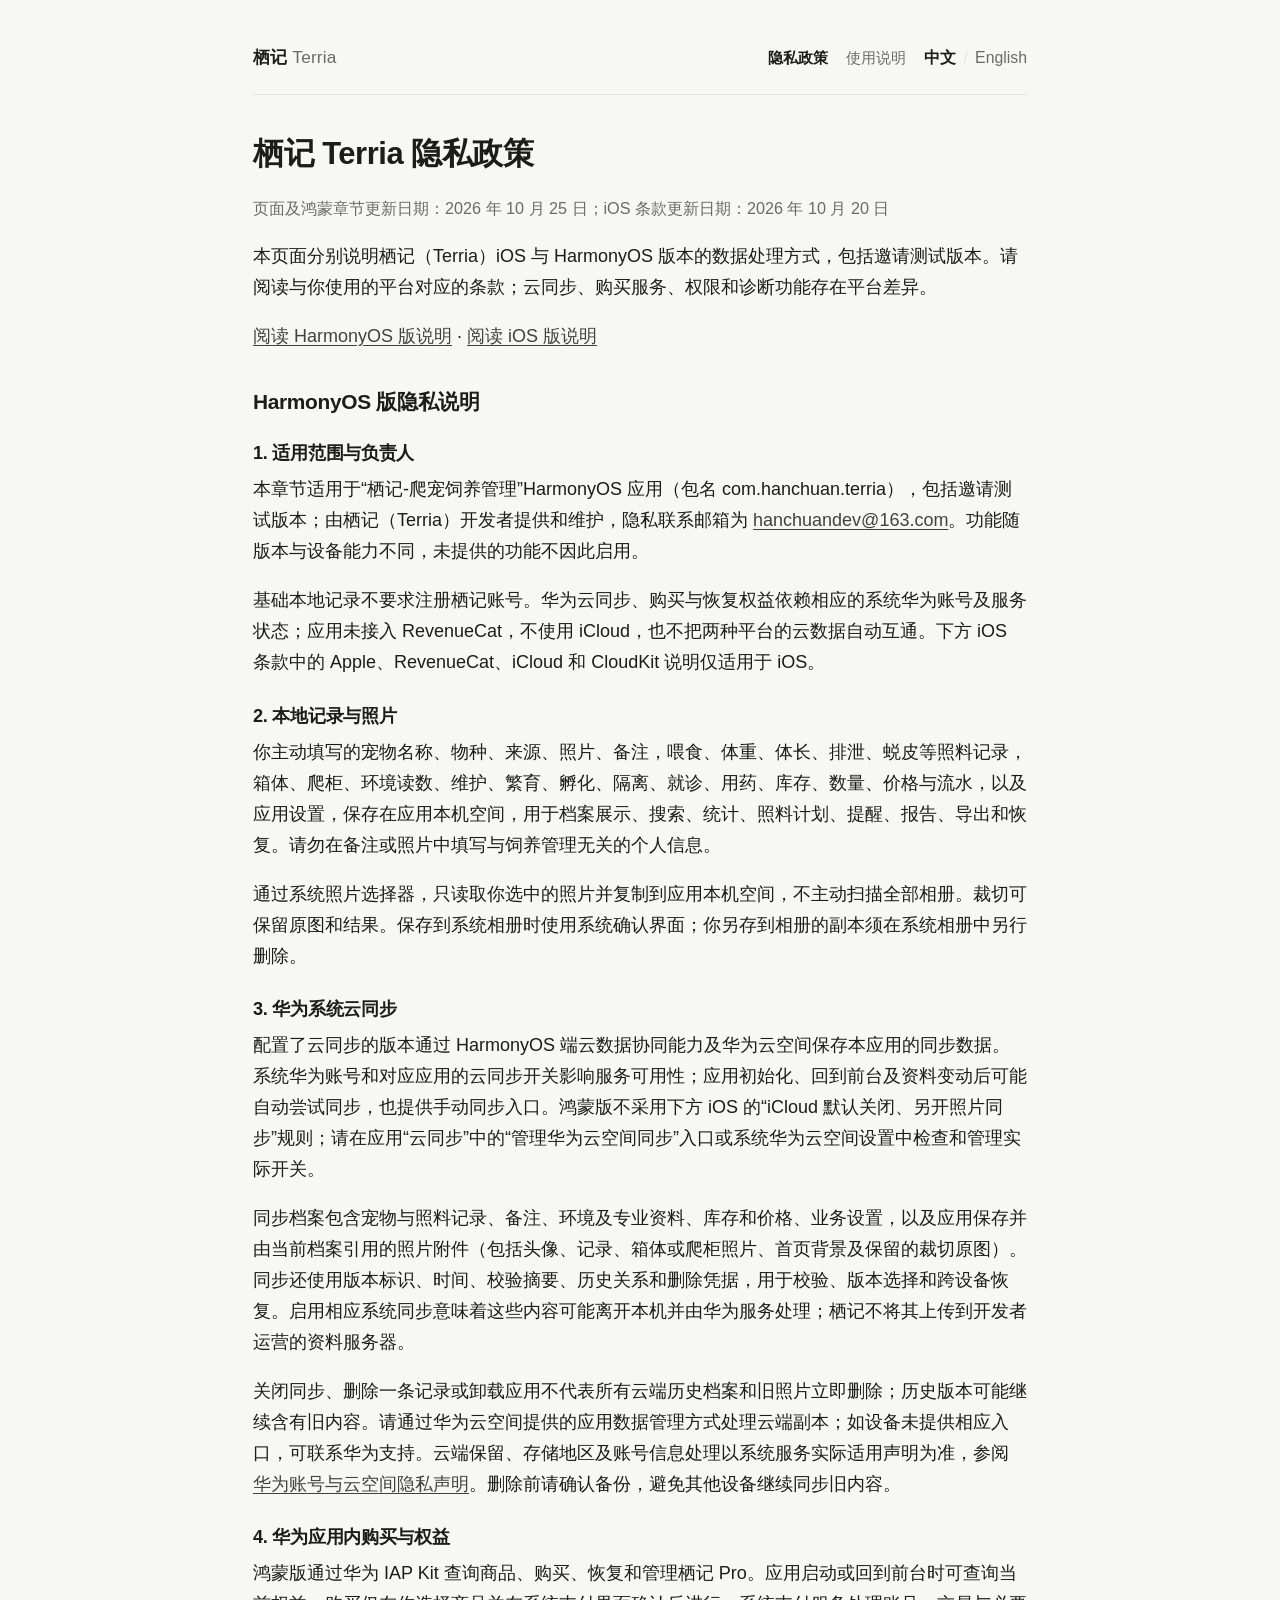
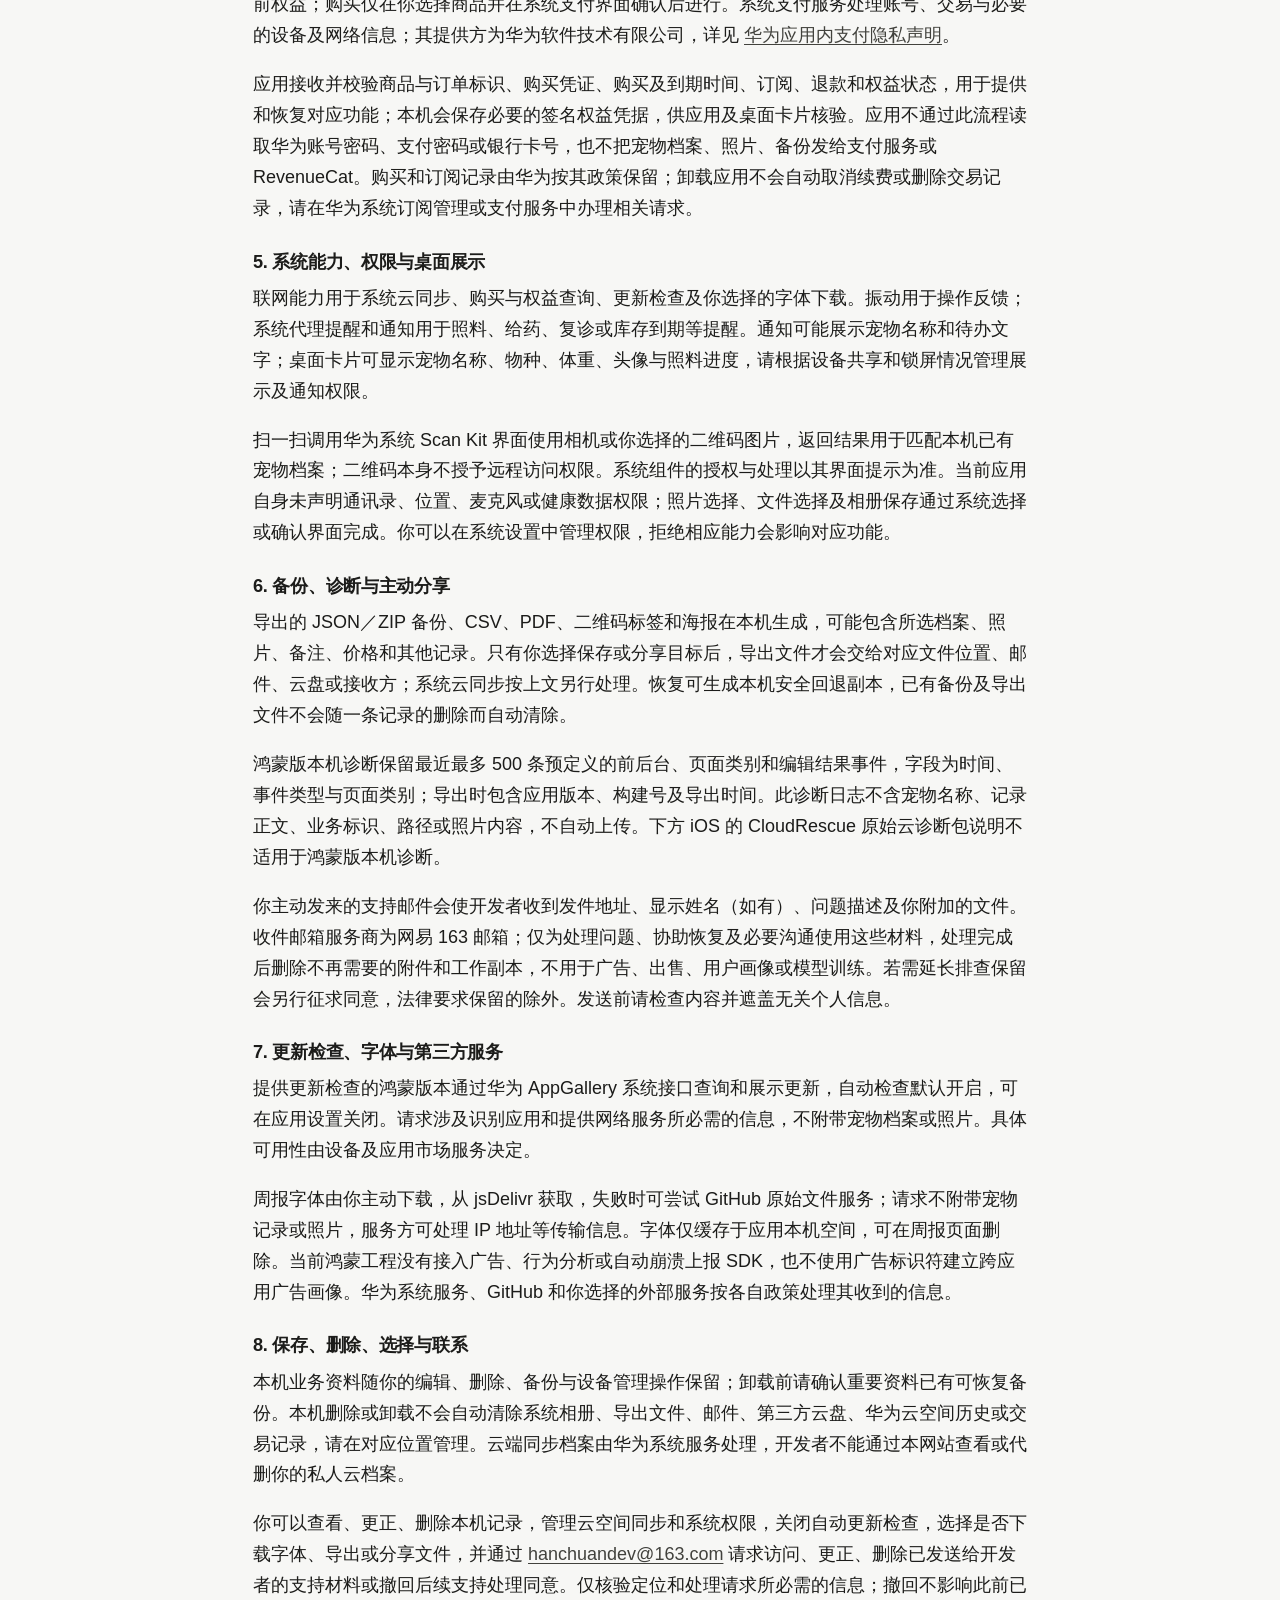
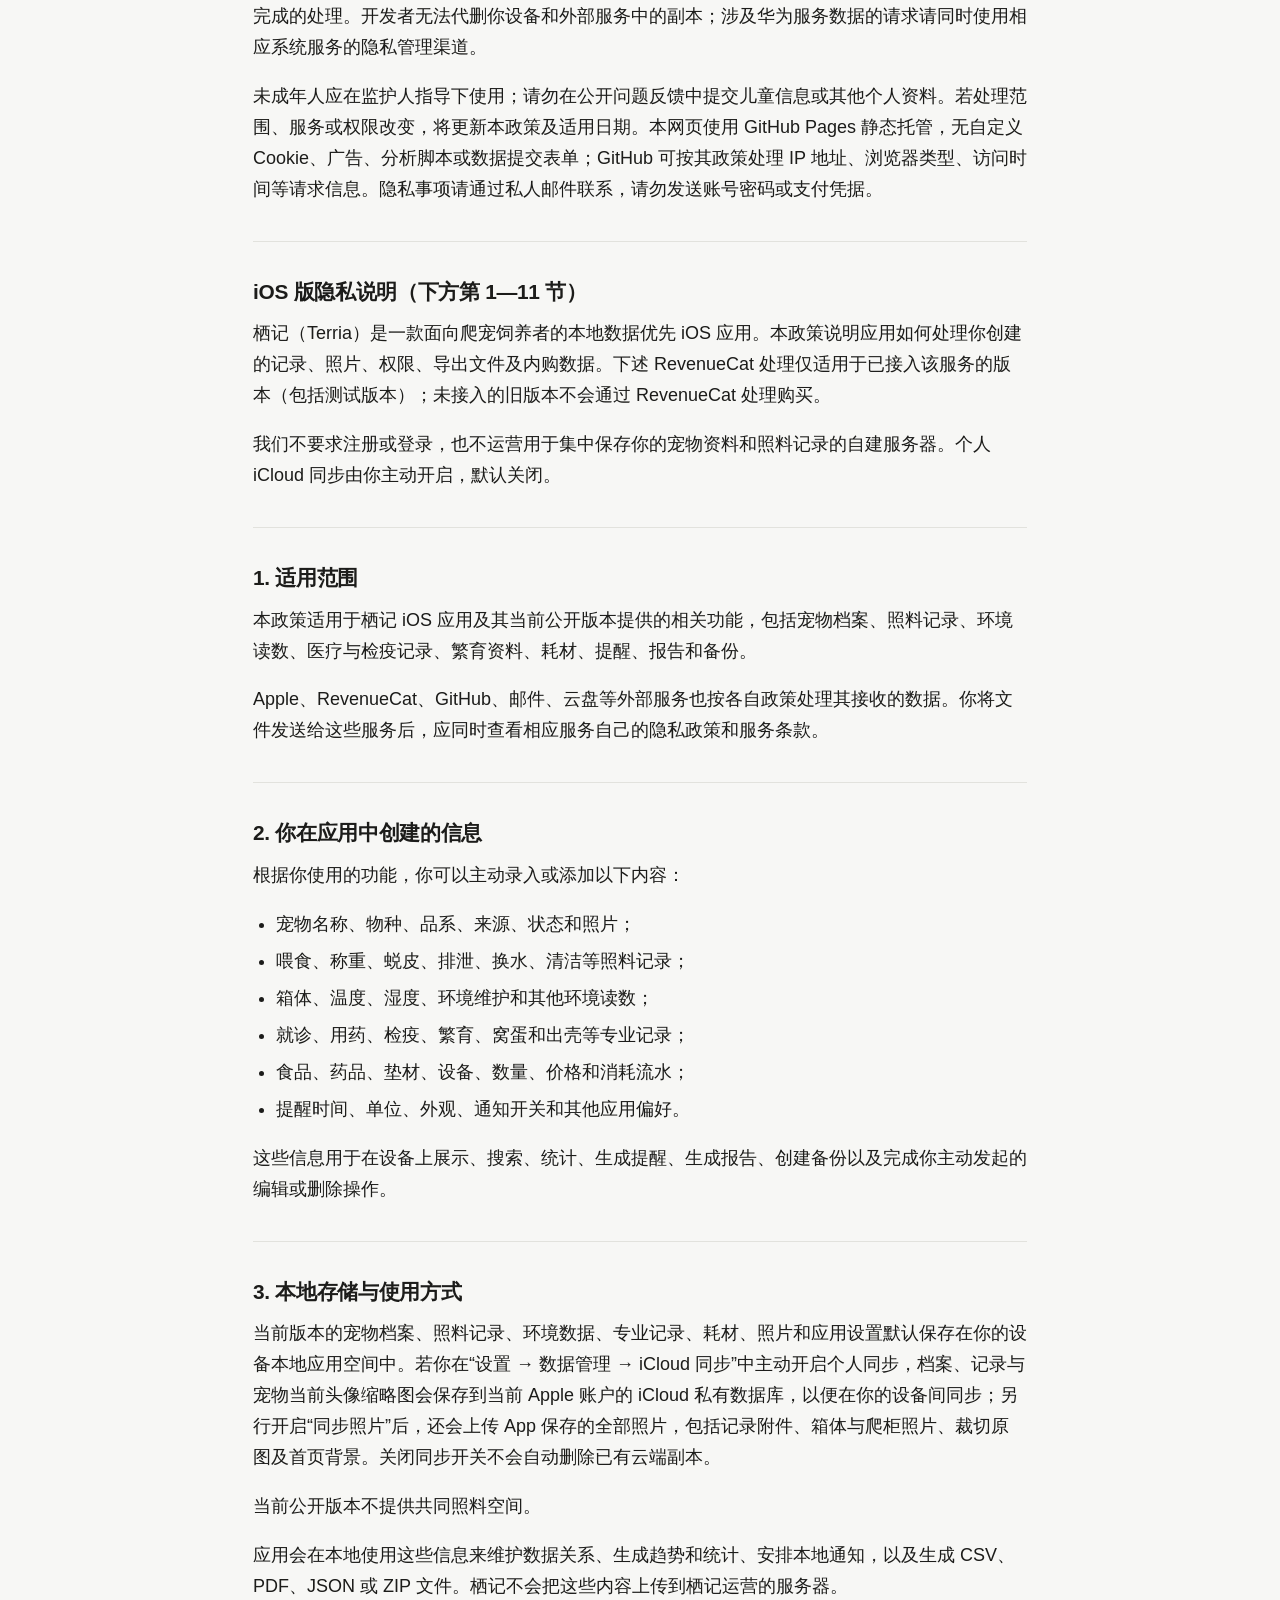
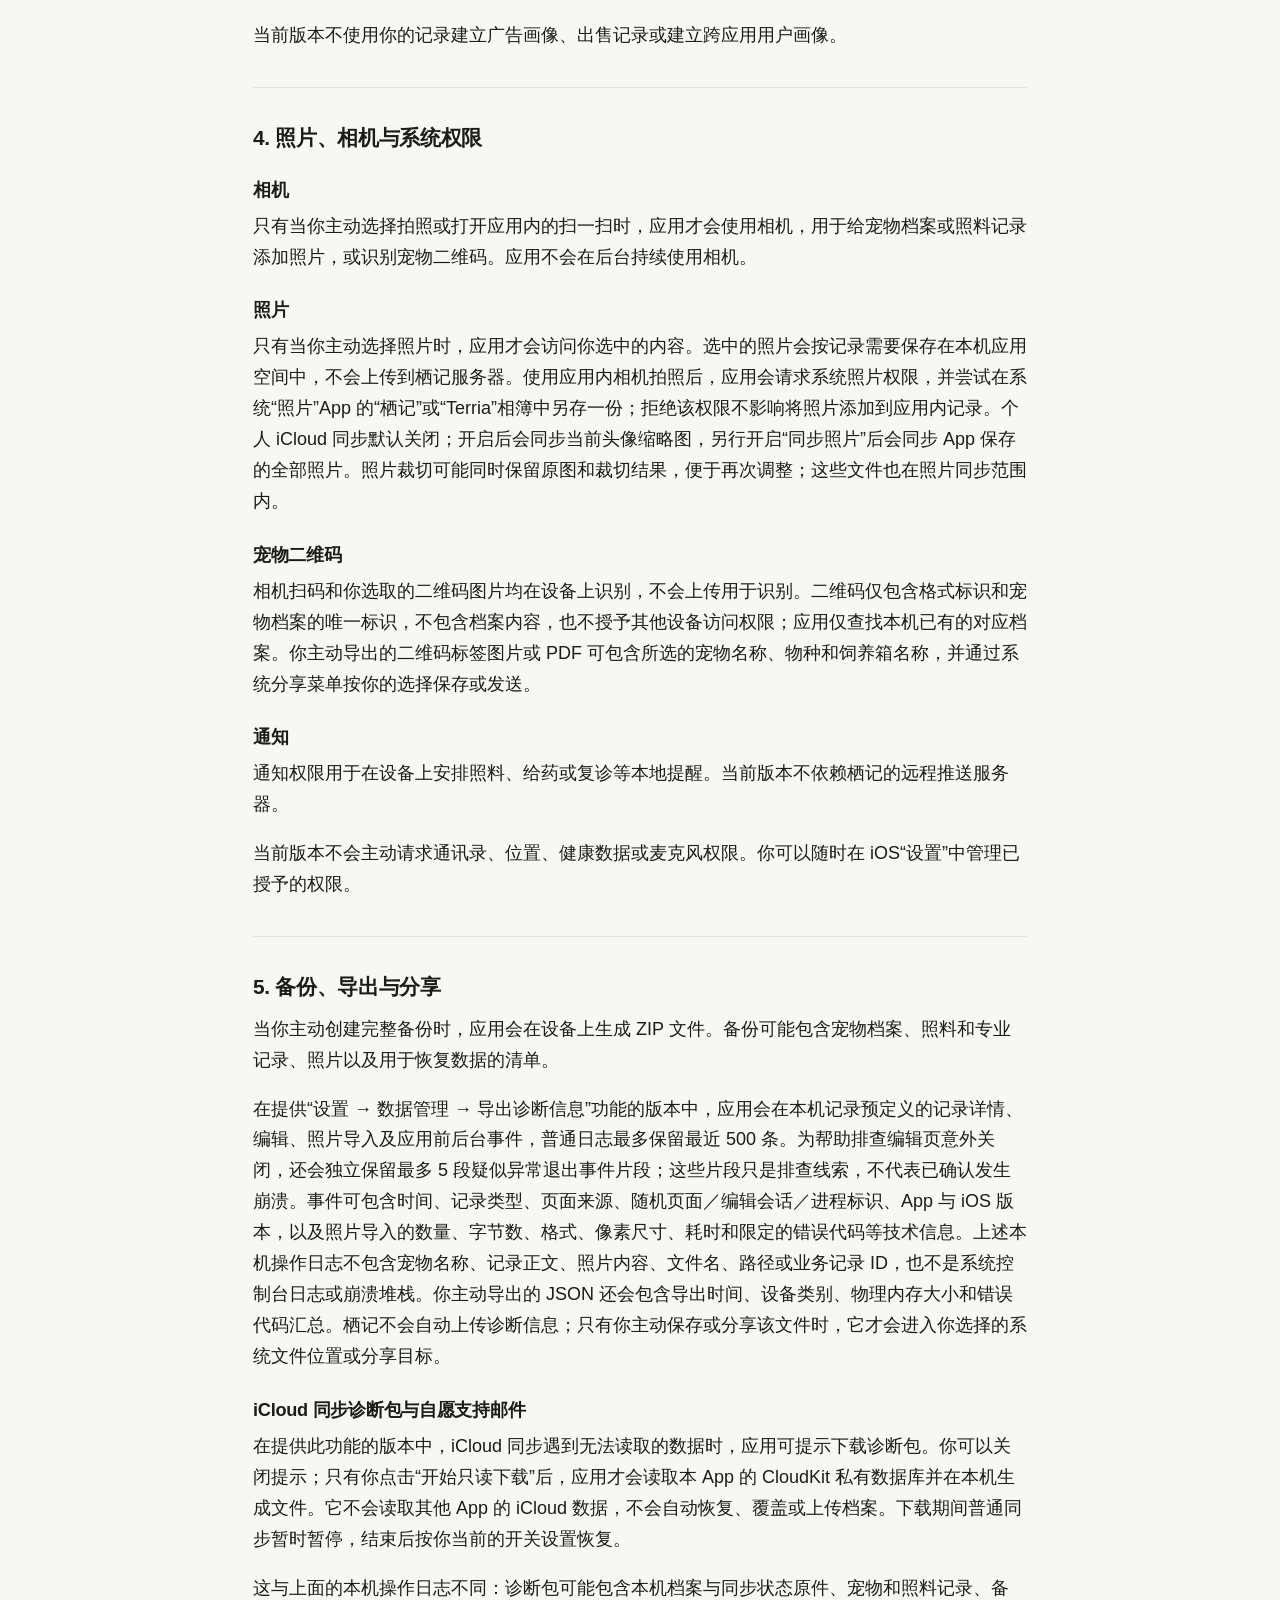
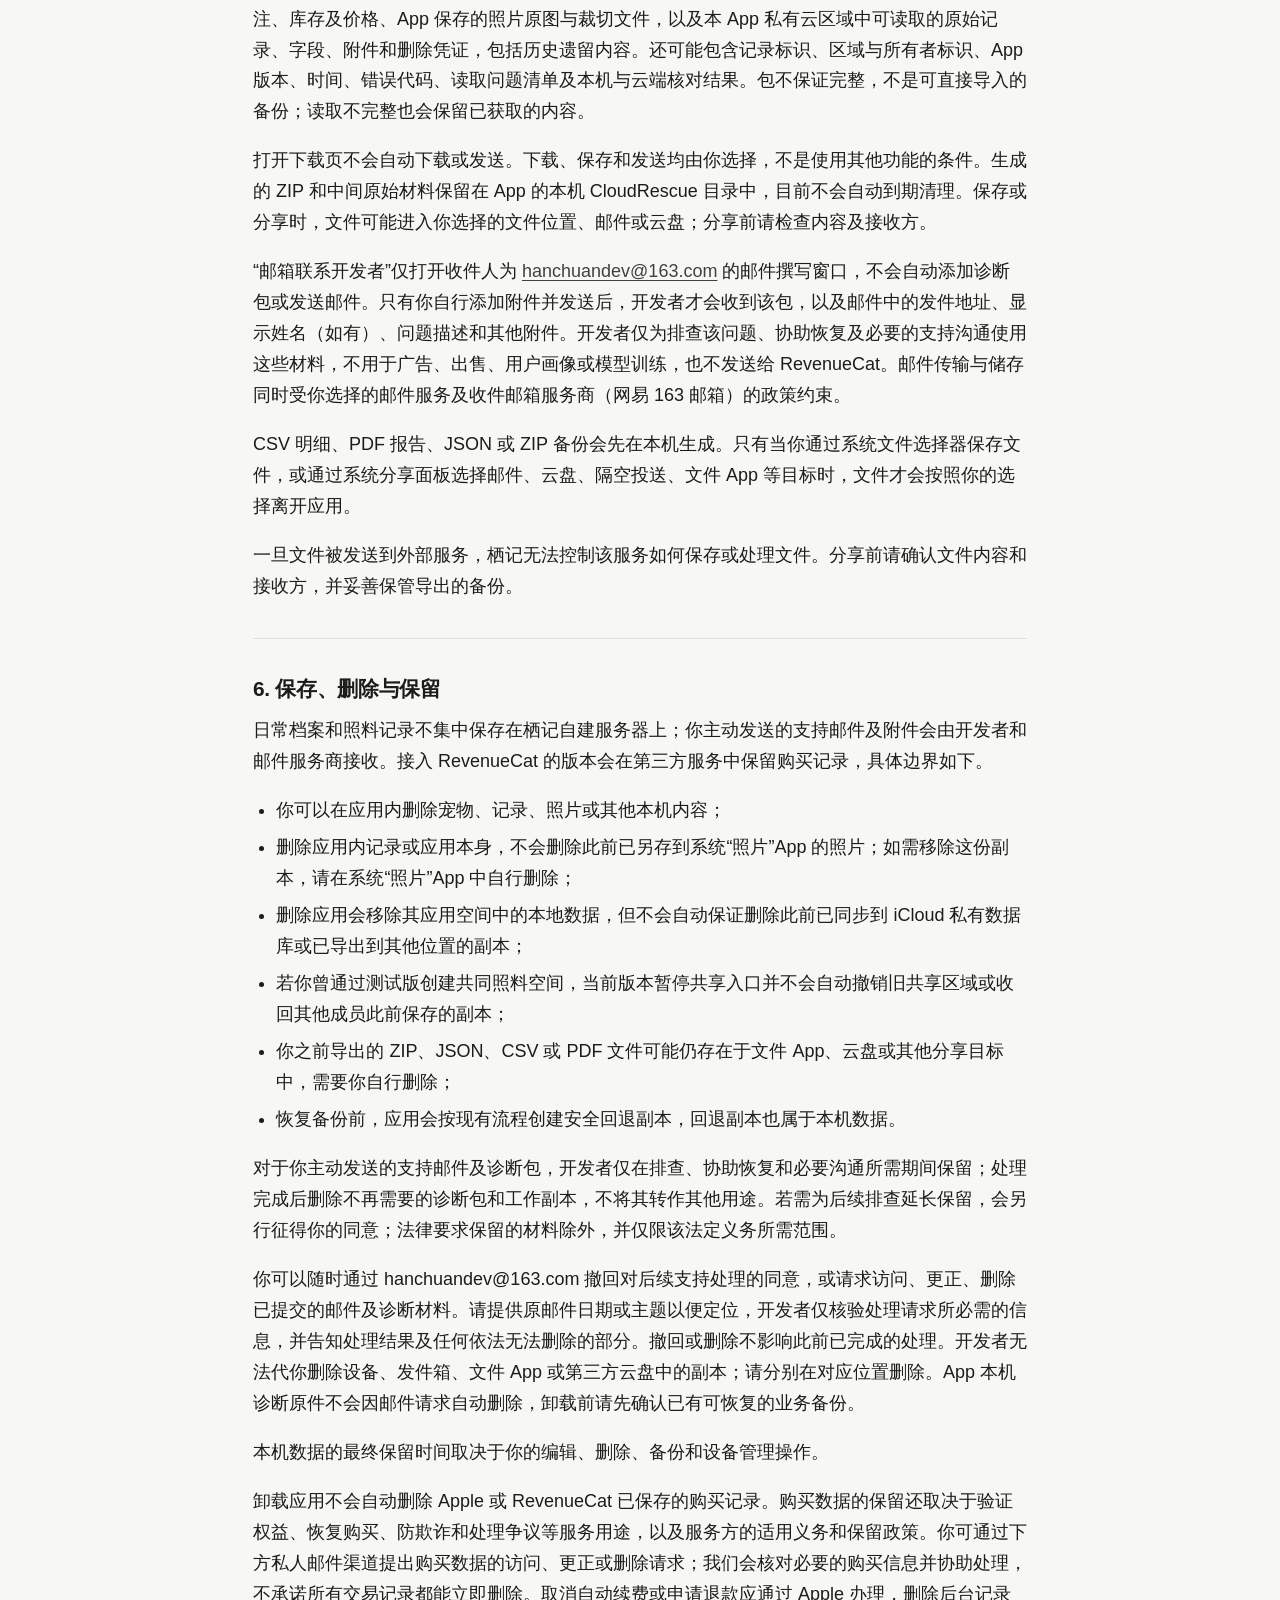
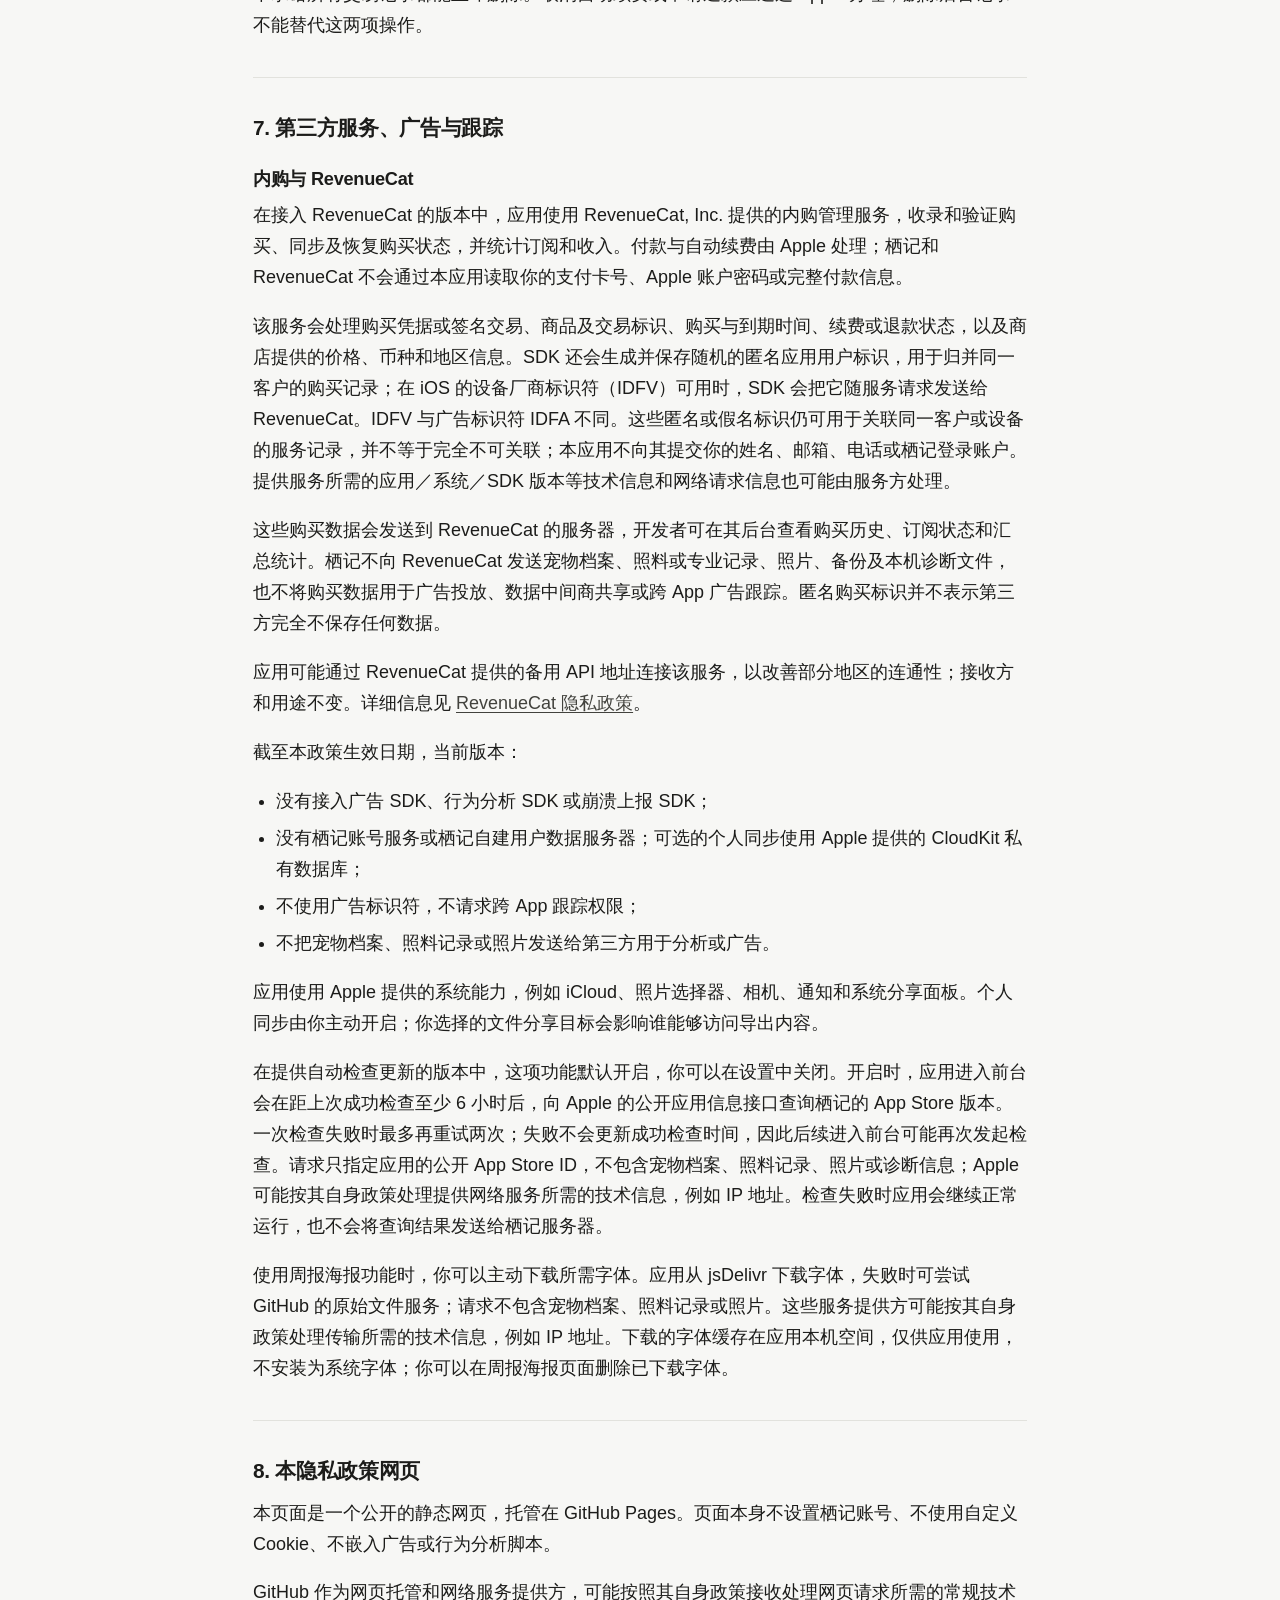
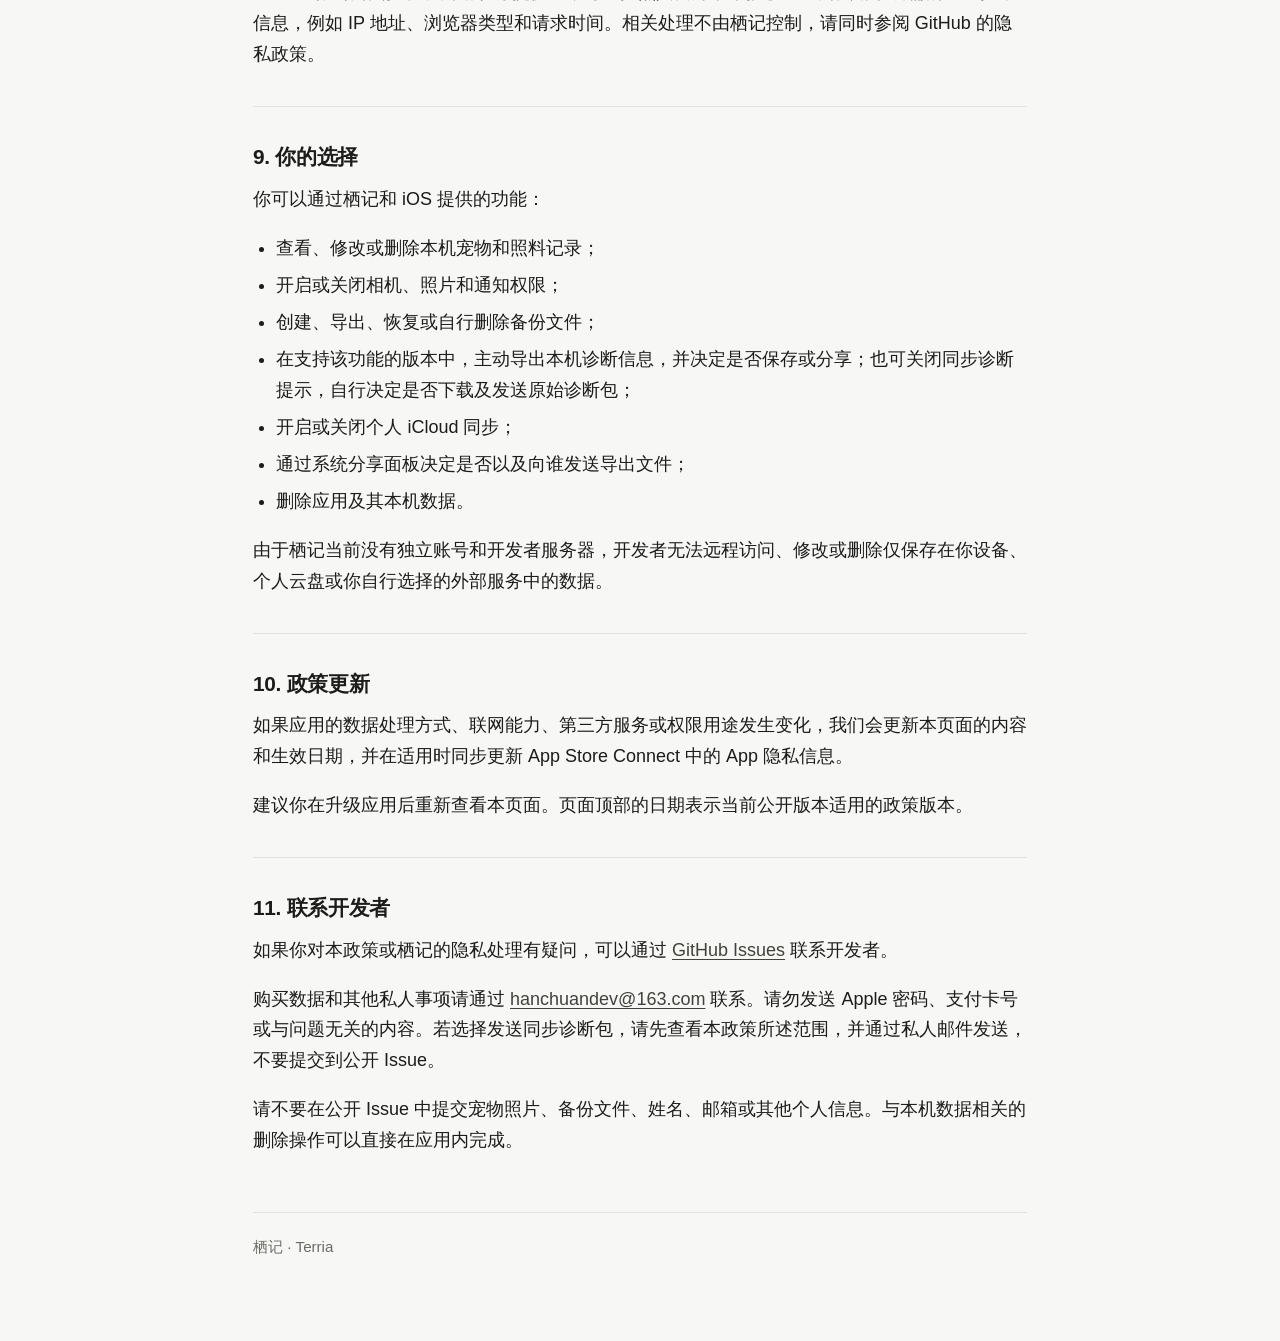
==== commit 0bada05e: "Add bilingual HarmonyOS privacy notice alongside iOS terms" ====
--- a/index.html
+++ b/index.html
@@ -5,7 +5,7 @@
   <meta name="viewport" content="width=device-width, initial-scale=1">
   <meta name="color-scheme" content="light dark">
   <meta name="theme-color" content="#f7f7f5">
-  <meta name="description" content="栖记 Terria 隐私政策：说明 iOS 应用如何处理本地宠物档案、照料记录、照片、通知、备份、诊断信息、内购与 RevenueCat 订阅管理。">
+  <meta name="description" content="栖记 Terria 隐私政策：分别说明 iOS 与 HarmonyOS 应用的本地记录、照片、系统云同步、权限、备份、诊断及 Apple／华为购买服务。">
   <link rel="canonical" href="https://hanchuan8.github.io/terria-privacy/">
   <title>栖记 Terria 隐私政策</title>
   <link rel="stylesheet" href="./styles.css">
@@ -29,7 +29,41 @@
     <main>
       <article class="policy policy-zh" lang="zh-CN">
         <h1>栖记 Terria 隐私政策</h1>
-        <p class="updated">最后更新日期：2026 年 10 月 20 日</p>
+        <p class="updated">页面及鸿蒙章节更新日期：2026 年 10 月 25 日；iOS 条款更新日期：2026 年 10 月 20 日</p>
+        <p>本页面分别说明栖记（Terria）iOS 与 HarmonyOS 版本的数据处理方式，包括邀请测试版本。请阅读与你使用的平台对应的条款；云同步、购买服务、权限和诊断功能存在平台差异。</p>
+        <p><a href="#harmonyos-zh">阅读 HarmonyOS 版说明</a> · <a href="#ios-zh">阅读 iOS 版说明</a></p>
+        <section id="harmonyos-zh" aria-labelledby="harmonyos-title-zh">
+        <h2 id="harmonyos-title-zh">HarmonyOS 版隐私说明</h2>
+        <h3>1. 适用范围与负责人</h3>
+        <p>本章节适用于“栖记-爬宠饲养管理”HarmonyOS 应用（包名 com.hanchuan.terria），包括邀请测试版本；由栖记（Terria）开发者提供和维护，隐私联系邮箱为 <a href="mailto:hanchuandev@163.com">hanchuandev@163.com</a>。功能随版本与设备能力不同，未提供的功能不因此启用。</p>
+        <p>基础本地记录不要求注册栖记账号。华为云同步、购买与恢复权益依赖相应的系统华为账号及服务状态；应用未接入 RevenueCat，不使用 iCloud，也不把两种平台的云数据自动互通。下方 iOS 条款中的 Apple、RevenueCat、iCloud 和 CloudKit 说明仅适用于 iOS。</p>
+        <h3>2. 本地记录与照片</h3>
+        <p>你主动填写的宠物名称、物种、来源、照片、备注，喂食、体重、体长、排泄、蜕皮等照料记录，箱体、爬柜、环境读数、维护、繁育、孵化、隔离、就诊、用药、库存、数量、价格与流水，以及应用设置，保存在应用本机空间，用于档案展示、搜索、统计、照料计划、提醒、报告、导出和恢复。请勿在备注或照片中填写与饲养管理无关的个人信息。</p>
+        <p>通过系统照片选择器，只读取你选中的照片并复制到应用本机空间，不主动扫描全部相册。裁切可保留原图和结果。保存到系统相册时使用系统确认界面；你另存到相册的副本须在系统相册中另行删除。</p>
+        <h3>3. 华为系统云同步</h3>
+        <p>配置了云同步的版本通过 HarmonyOS 端云数据协同能力及华为云空间保存本应用的同步数据。系统华为账号和对应应用的云同步开关影响服务可用性；应用初始化、回到前台及资料变动后可能自动尝试同步，也提供手动同步入口。鸿蒙版不采用下方 iOS 的“iCloud 默认关闭、另开照片同步”规则；请在应用“云同步”中的“管理华为云空间同步”入口或系统华为云空间设置中检查和管理实际开关。</p>
+        <p>同步档案包含宠物与照料记录、备注、环境及专业资料、库存和价格、业务设置，以及应用保存并由当前档案引用的照片附件（包括头像、记录、箱体或爬柜照片、首页背景及保留的裁切原图）。同步还使用版本标识、时间、校验摘要、历史关系和删除凭据，用于校验、版本选择和跨设备恢复。启用相应系统同步意味着这些内容可能离开本机并由华为服务处理；栖记不将其上传到开发者运营的资料服务器。</p>
+        <p>关闭同步、删除一条记录或卸载应用不代表所有云端历史档案和旧照片立即删除；历史版本可能继续含有旧内容。请通过华为云空间提供的应用数据管理方式处理云端副本；如设备未提供相应入口，可联系华为支持。云端保留、存储地区及账号信息处理以系统服务实际适用声明为准，参阅 <a href="https://privacy-dre.dbankcdn.com/agreement/scope/huawei/cloud/privacy-statement-sdk/cn_b0_20210906_4/default/privacy-statement-sdk.htm?bgmode=white&amp;ctype=huawei&amp;timestamp=2025081117" target="_blank" rel="noopener noreferrer">华为账号与云空间隐私声明</a>。删除前请确认备份，避免其他设备继续同步旧内容。</p>
+        <h3>4. 华为应用内购买与权益</h3>
+        <p>鸿蒙版通过华为 IAP Kit 查询商品、购买、恢复和管理栖记 Pro。应用启动或回到前台时可查询当前权益；购买仅在你选择商品并在系统支付界面确认后进行。系统支付服务处理账号、交易与必要的设备及网络信息；其提供方为华为软件技术有限公司，详见 <a href="https://privacy-dre.dbankcdn.com/agreement/scope/huawei/iap/privacy-statement/cn_b0_20241022_11/default/privacy-statement-zh-cn.htm?bgmode=white&amp;ctype=huawei&amp;timestamp=2026011516" target="_blank" rel="noopener noreferrer">华为应用内支付隐私声明</a>。</p>
+        <p>应用接收并校验商品与订单标识、购买凭证、购买及到期时间、订阅、退款和权益状态，用于提供和恢复对应功能；本机会保存必要的签名权益凭据，供应用及桌面卡片核验。应用不通过此流程读取华为账号密码、支付密码或银行卡号，也不把宠物档案、照片、备份发给支付服务或 RevenueCat。购买和订阅记录由华为按其政策保留；卸载应用不会自动取消续费或删除交易记录，请在华为系统订阅管理或支付服务中办理相关请求。</p>
+        <h3>5. 系统能力、权限与桌面展示</h3>
+        <p>联网能力用于系统云同步、购买与权益查询、更新检查及你选择的字体下载。振动用于操作反馈；系统代理提醒和通知用于照料、给药、复诊或库存到期等提醒。通知可能展示宠物名称和待办文字；桌面卡片可显示宠物名称、物种、体重、头像与照料进度，请根据设备共享和锁屏情况管理展示及通知权限。</p>
+        <p>扫一扫调用华为系统 Scan Kit 界面使用相机或你选择的二维码图片，返回结果用于匹配本机已有宠物档案；二维码本身不授予远程访问权限。系统组件的授权与处理以其界面提示为准。当前应用自身未声明通讯录、位置、麦克风或健康数据权限；照片选择、文件选择及相册保存通过系统选择或确认界面完成。你可以在系统设置中管理权限，拒绝相应能力会影响对应功能。</p>
+        <h3>6. 备份、诊断与主动分享</h3>
+        <p>导出的 JSON／ZIP 备份、CSV、PDF、二维码标签和海报在本机生成，可能包含所选档案、照片、备注、价格和其他记录。只有你选择保存或分享目标后，导出文件才会交给对应文件位置、邮件、云盘或接收方；系统云同步按上文另行处理。恢复可生成本机安全回退副本，已有备份及导出文件不会随一条记录的删除而自动清除。</p>
+        <p>鸿蒙版本机诊断保留最近最多 500 条预定义的前后台、页面类别和编辑结果事件，字段为时间、事件类型与页面类别；导出时包含应用版本、构建号及导出时间。此诊断日志不含宠物名称、记录正文、业务标识、路径或照片内容，不自动上传。下方 iOS 的 CloudRescue 原始云诊断包说明不适用于鸿蒙版本机诊断。</p>
+        <p>你主动发来的支持邮件会使开发者收到发件地址、显示姓名（如有）、问题描述及你附加的文件。收件邮箱服务商为网易 163 邮箱；仅为处理问题、协助恢复及必要沟通使用这些材料，处理完成后删除不再需要的附件和工作副本，不用于广告、出售、用户画像或模型训练。若需延长排查保留会另行征求同意，法律要求保留的除外。发送前请检查内容并遮盖无关个人信息。</p>
+        <h3>7. 更新检查、字体与第三方服务</h3>
+        <p>提供更新检查的鸿蒙版本通过华为 AppGallery 系统接口查询和展示更新，自动检查默认开启，可在应用设置关闭。请求涉及识别应用和提供网络服务所必需的信息，不附带宠物档案或照片。具体可用性由设备及应用市场服务决定。</p>
+        <p>周报字体由你主动下载，从 jsDelivr 获取，失败时可尝试 GitHub 原始文件服务；请求不附带宠物记录或照片，服务方可处理 IP 地址等传输信息。字体仅缓存于应用本机空间，可在周报页面删除。当前鸿蒙工程没有接入广告、行为分析或自动崩溃上报 SDK，也不使用广告标识符建立跨应用广告画像。华为系统服务、GitHub 和你选择的外部服务按各自政策处理其收到的信息。</p>
+        <h3>8. 保存、删除、选择与联系</h3>
+        <p>本机业务资料随你的编辑、删除、备份与设备管理操作保留；卸载前请确认重要资料已有可恢复备份。本机删除或卸载不会自动清除系统相册、导出文件、邮件、第三方云盘、华为云空间历史或交易记录，请在对应位置管理。云端同步档案由华为系统服务处理，开发者不能通过本网站查看或代删你的私人云档案。</p>
+        <p>你可以查看、更正、删除本机记录，管理云空间同步和系统权限，关闭自动更新检查，选择是否下载字体、导出或分享文件，并通过 <a href="mailto:hanchuandev@163.com">hanchuandev@163.com</a> 请求访问、更正、删除已发送给开发者的支持材料或撤回后续支持处理同意。仅核验定位和处理请求所必需的信息；撤回不影响此前已完成的处理。开发者无法代删你设备和外部服务中的副本；涉及华为服务数据的请求请同时使用相应系统服务的隐私管理渠道。</p>
+        <p>未成年人应在监护人指导下使用；请勿在公开问题反馈中提交儿童信息或其他个人资料。若处理范围、服务或权限改变，将更新本政策及适用日期。本网页使用 GitHub Pages 静态托管，无自定义 Cookie、广告、分析脚本或数据提交表单；GitHub 可按其政策处理 IP 地址、浏览器类型、访问时间等请求信息。隐私事项请通过私人邮件联系，请勿发送账号密码或支付凭据。</p>
+        </section>
+        <hr>
+        <h2 id="ios-zh">iOS 版隐私说明（下方第 1—11 节）</h2>
         <p>栖记（Terria）是一款面向爬宠饲养者的本地数据优先 iOS 应用。本政策说明应用如何处理你创建的记录、照片、权限、导出文件及内购数据。下述 RevenueCat 处理仅适用于已接入该服务的版本（包括测试版本）；未接入的旧版本不会通过 RevenueCat 处理购买。</p>
         <p>我们不要求注册或登录，也不运营用于集中保存你的宠物资料和照料记录的自建服务器。个人 iCloud 同步由你主动开启，默认关闭。</p>
 
@@ -162,7 +196,41 @@
 
       <article class="policy policy-en" lang="en">
         <h1>Terria Privacy Policy</h1>
-        <p class="updated">Last updated: October 20, 2026</p>
+        <p class="updated">Page and HarmonyOS section updated: October 25, 2026; iOS terms updated: October 20, 2026</p>
+        <p>This page separately describes the data practices of Terria for iOS and HarmonyOS, including invitation test builds. Read the terms for your platform; cloud sync, purchases, permissions and diagnostics differ.</p>
+        <p><a href="#harmonyos-en">HarmonyOS notice</a> · <a href="#ios-en">iOS notice</a></p>
+        <section id="harmonyos-en" aria-labelledby="harmonyos-title-en">
+        <h2 id="harmonyos-title-en">HarmonyOS Privacy Notice</h2>
+        <h3>1. Scope and contact</h3>
+        <p>This section applies to the HarmonyOS app “栖记-爬宠饲养管理” (com.hanchuan.terria), including invitation test builds, provided and maintained by the Terria developer. Privacy contact: <a href="mailto:hanchuandev@163.com">hanchuandev@163.com</a>. Features vary by build and device; this notice does not enable unavailable features.</p>
+        <p>Local records do not require a Terria account. Huawei cloud sync, purchases and entitlement restoration depend on the system Huawei account and services. The HarmonyOS app does not integrate RevenueCat or use iCloud, and does not automatically bridge the two platforms’ cloud data. Apple, RevenueCat, iCloud and CloudKit provisions below apply only to iOS.</p>
+        <h3>2. Local records and photos</h3>
+        <p>Pet names, species, sources, photos and notes; feeding, weight, length, waste and shedding records; enclosures, racks, environment readings and maintenance; breeding, incubation, quarantine, veterinary and medication records; inventory, quantities, prices and activity; and app preferences are stored in the app’s local space. They support profiles, search, summaries, care plans, reminders, reports, exports and restoration. Avoid adding unrelated personal information to notes or photos.</p>
+        <p>The system photo picker grants access to photos you select, which are copied into the app’s local storage; the app does not scan your entire library. Cropping may retain originals and results. Saving to the system gallery uses system confirmation. Gallery copies must be deleted separately in the gallery.</p>
+        <h3>3. Huawei system cloud sync</h3>
+        <p>Builds configured for cloud sync use HarmonyOS device-cloud data collaboration and Huawei Cloud for this app’s sync data. Availability depends on the system Huawei account and the app’s cloud-sync setting. The app may attempt sync automatically at initialization, on returning to the foreground, and after data changes; manual sync is also available. The iOS rules below about opt-in iCloud and a separate photo-sync switch do not apply to HarmonyOS. Review and manage the actual setting through Manage Huawei Cloud Sync on the app’s Cloud Sync page or the system Huawei Cloud settings.</p>
+        <p>Sync archives contain pet and care records, notes, environment and professional records, inventory and prices, business preferences, and photos saved by the app and referenced by the current archive, including avatars, record attachments, enclosure and rack images, home backgrounds and retained crop originals. Revision identifiers, timestamps, checksums, history relationships and deletion markers support validation, version choices and restoration. With the relevant system sync enabled, this content may leave the device for processing by Huawei. It is not sent to a developer-operated profile server.</p>
+        <p>Turning sync off, deleting a record or uninstalling the app does not immediately delete all cloud history or older photos; previous archives may retain old content. Manage cloud copies through Huawei Cloud’s app-data controls, or contact Huawei support if those controls are unavailable on your device. Provider retention, storage regions and account processing follow the applicable system-service notice: <a href="https://privacy-dre.dbankcdn.com/agreement/scope/huawei/cloud/privacy-statement-sdk/cn_b0_20210906_4/default/privacy-statement-sdk.htm?bgmode=white&amp;ctype=huawei&amp;timestamp=2025081117" target="_blank" rel="noopener noreferrer">Huawei account and cloud privacy notice</a>. Check backups before deletion and consider other devices that may still sync older content.</p>
+        <h3>4. Huawei in-app purchases and entitlements</h3>
+        <p>The HarmonyOS app uses Huawei IAP Kit to query products, purchase, restore and manage Terria Pro. It may query current entitlements at launch and on returning to the foreground. A purchase requires your product choice and confirmation in the system payment interface. Huawei Software Technologies Co., Ltd. provides the payment service, which processes account, transaction and necessary device and network information under the <a href="https://privacy-dre.dbankcdn.com/agreement/scope/huawei/iap/privacy-statement/cn_b0_20241022_11/default/privacy-statement-zh-cn.htm?bgmode=white&amp;ctype=huawei&amp;timestamp=2026011516" target="_blank" rel="noopener noreferrer">Huawei In-App Purchases Privacy Statement</a>.</p>
+        <p>The app receives and verifies product and order identifiers, purchase receipts, purchase and expiry times, subscription, refund and entitlement status to deliver and restore features. Necessary signed entitlement evidence is stored locally for app and widget verification. This flow does not give the app your Huawei account password, payment password or card number, or send pet records, photos or backups to payment services or RevenueCat. Huawei retains transaction and subscription records under its policy. Uninstalling does not cancel renewal or erase transactions; use Huawei subscription management or payment-service channels for these requests.</p>
+        <h3>5. System capabilities, permissions and display</h3>
+        <p>Network access supports system cloud sync, purchases and entitlement checks, update checks and font downloads you choose. Vibration provides interaction feedback. System agent reminders and notifications support care, medication, appointments and inventory expiry. Notifications may display pet names and task text; home widgets may display names, species, weight, avatars and care progress. Manage these displays and notification permissions with shared-device and lock-screen visibility in mind.</p>
+        <p>The scanner uses Huawei’s system Scan Kit interface for the camera or a QR image you select; returned results locate existing local pet profiles. QR codes do not grant remote access. System-component authorization and processing follow their own interface notices. The current app itself declares no contacts, location, microphone or health-data permissions. Photo selection, file selection and gallery saves use system pickers or confirmation. You can manage permissions in system settings; declining a capability affects its corresponding feature.</p>
+        <h3>6. Backups, diagnostics and sharing</h3>
+        <p>JSON/ZIP backups, CSV, PDF, QR labels and posters are generated locally and may contain selected records, photos, notes and prices. Export files are given to a file location, email service, cloud drive or recipient only after you choose to save or share them. System cloud sync is separate, as explained above. Restoration may create local safety copies. Deleting a record does not erase existing backups or exports.</p>
+        <p>HarmonyOS local diagnostics retain up to 500 predefined foreground/background, page-category and editing-result events, containing timestamps, event types and page categories. Exports add the app version, build number and export time. This log does not include pet names, record text, business identifiers, paths or photo contents, and is not uploaded automatically. The iOS CloudRescue raw-cloud diagnostic package described below does not apply to HarmonyOS local diagnostics.</p>
+        <p>If you send support email, the developer receives your sender address, display name if available, description and files you attach. The recipient mailbox provider is NetEase 163 Mail. Materials are used only to investigate, assist recovery and communicate about support. Unneeded attachments and working copies are deleted after resolution, with separate consent for extended investigation unless retention is legally required. They are not used for advertising, sale, profiling or model training. Review and redact unrelated personal information before sending.</p>
+        <h3>7. Updates, fonts and third parties</h3>
+        <p>HarmonyOS builds with update checks query and display updates through Huawei AppGallery system interfaces. Automatic checks are on by default and can be disabled in app settings. Requests involve information needed to identify the app and deliver the network service, without pet records or photos. Availability depends on the device and app-market service.</p>
+        <p>You can choose to download weekly-poster fonts from jsDelivr, with GitHub’s raw-file service as a fallback. Requests do not include pet records or photos; providers may process IP addresses and other transfer information. Fonts are cached locally for the app and can be deleted from the poster page. The current HarmonyOS project contains no advertising, behavioral-analytics or automatic crash-reporting SDKs and does not use advertising identifiers for cross-app advertising profiles. Huawei system services, GitHub and external destinations you choose process received information under their own policies.</p>
+        <h3>8. Retention, deletion, choices and contact</h3>
+        <p>Local records remain according to your editing, deletion, backup and device-management actions. Keep recoverable backups before uninstalling. Local deletion or uninstall does not automatically erase gallery copies, exports, emails, third-party cloud drives, Huawei cloud history or transactions; manage them in their respective locations. Huawei system services handle your private cloud archives; the developer cannot view or delete them through this website.</p>
+        <p>You can view, correct and delete local records; manage cloud sync and permissions; disable automatic update checks; and decide whether to download fonts, export or share files. Email <a href="mailto:hanchuandev@163.com">hanchuandev@163.com</a> to request access to, correction or deletion of support material sent to the developer, or withdraw consent for further support processing. Only information necessary to locate and handle the request is verified. Withdrawal does not undo completed processing. The developer cannot delete your device or external-service copies; also use Huawei’s privacy controls for requests about its services.</p>
+        <p>Minors should use the app with a guardian’s guidance. Do not post children’s or other personal information in public feedback. Changes to data practices, services or permissions will be reflected in this notice and its applicable date. This static GitHub Pages website uses no custom cookies, advertising, analytics scripts or submission forms. GitHub may process IP addresses, browser types and request times under its policy. Use private email for privacy matters; do not send account passwords or payment credentials.</p>
+        </section>
+        <hr>
+        <h2 id="ios-en">iOS Privacy Notice (Sections 1–11 Below)</h2>
         <p>Terria is a local-first iOS app for reptile keepers. This policy explains how the app handles records, photos, permissions, exported files, and in-app purchase data. The RevenueCat practices below apply only to versions that integrate the service, including test builds. Earlier versions without that integration do not process purchases through RevenueCat.</p>
         <p>Terria does not require an account or sign-in and does not operate its own server for centrally storing pet profiles or care records. Personal iCloud Sync is opt-in and off by default.</p>
 
